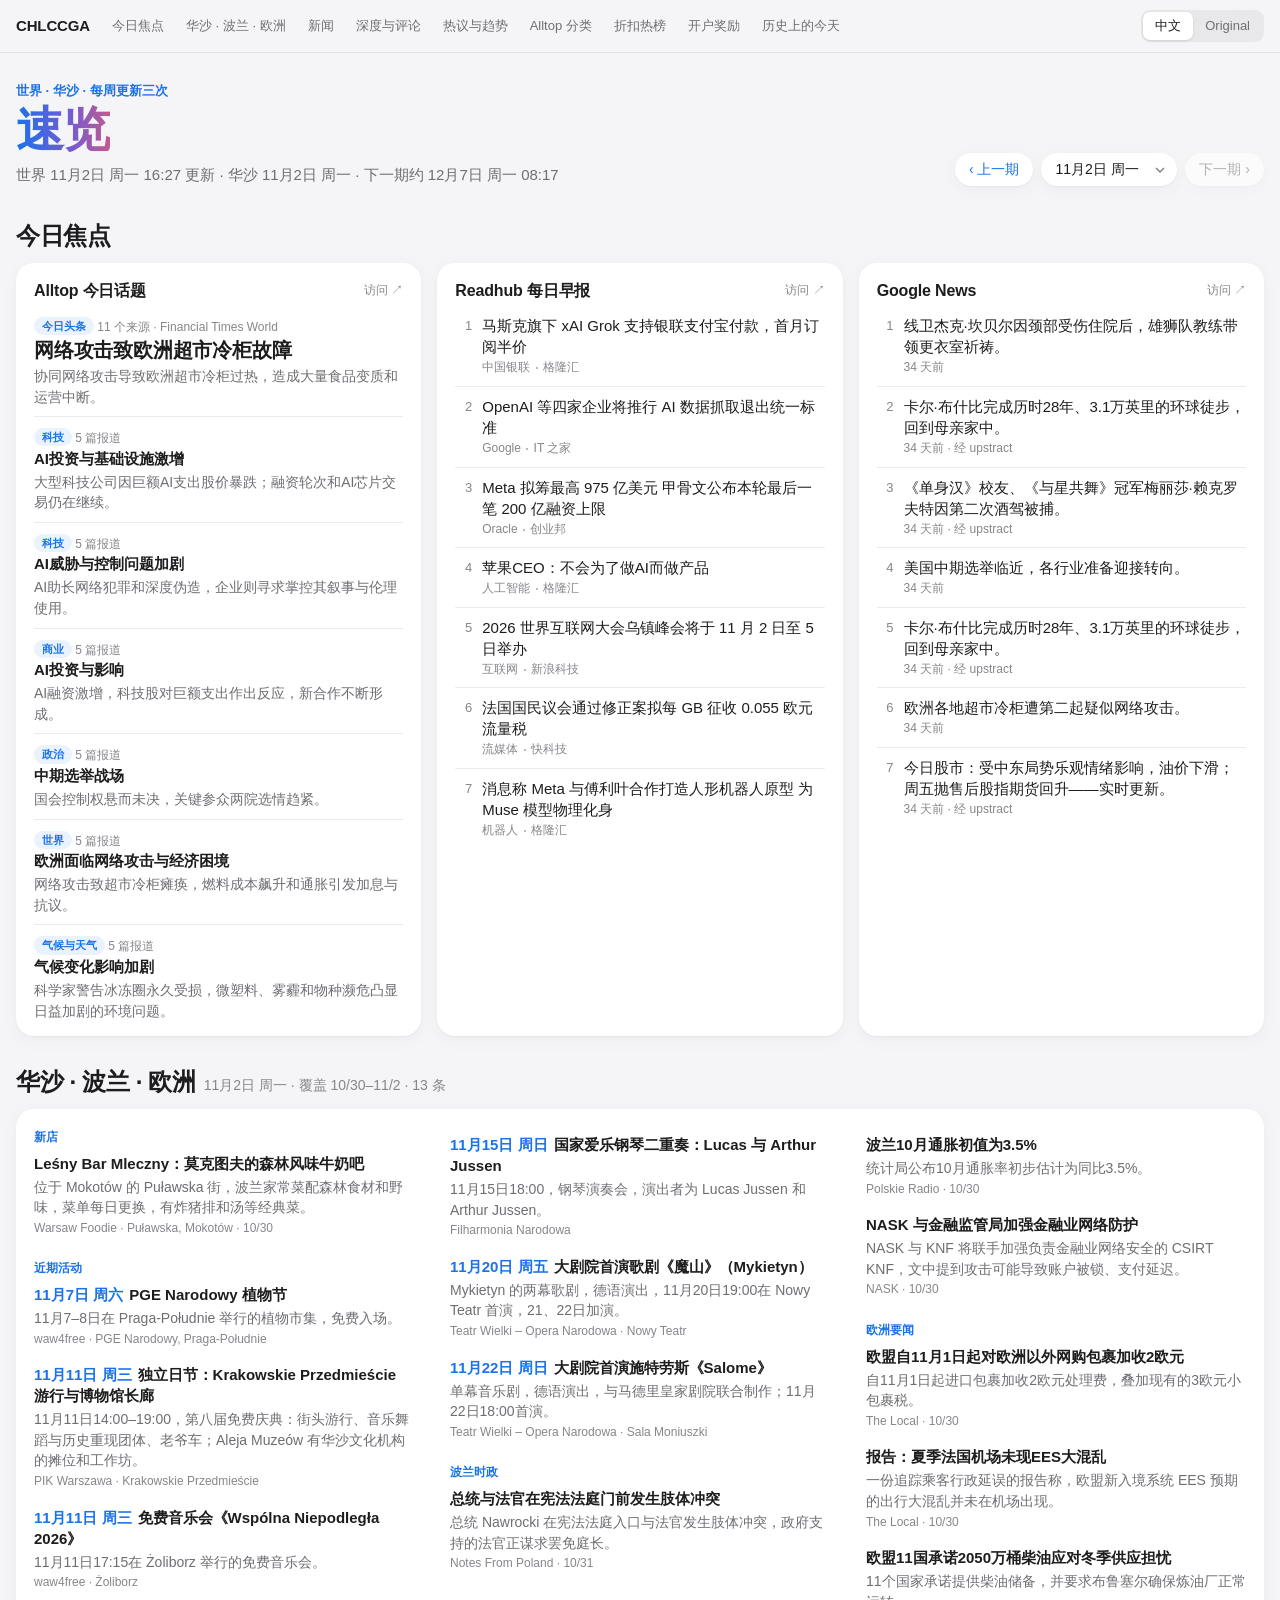
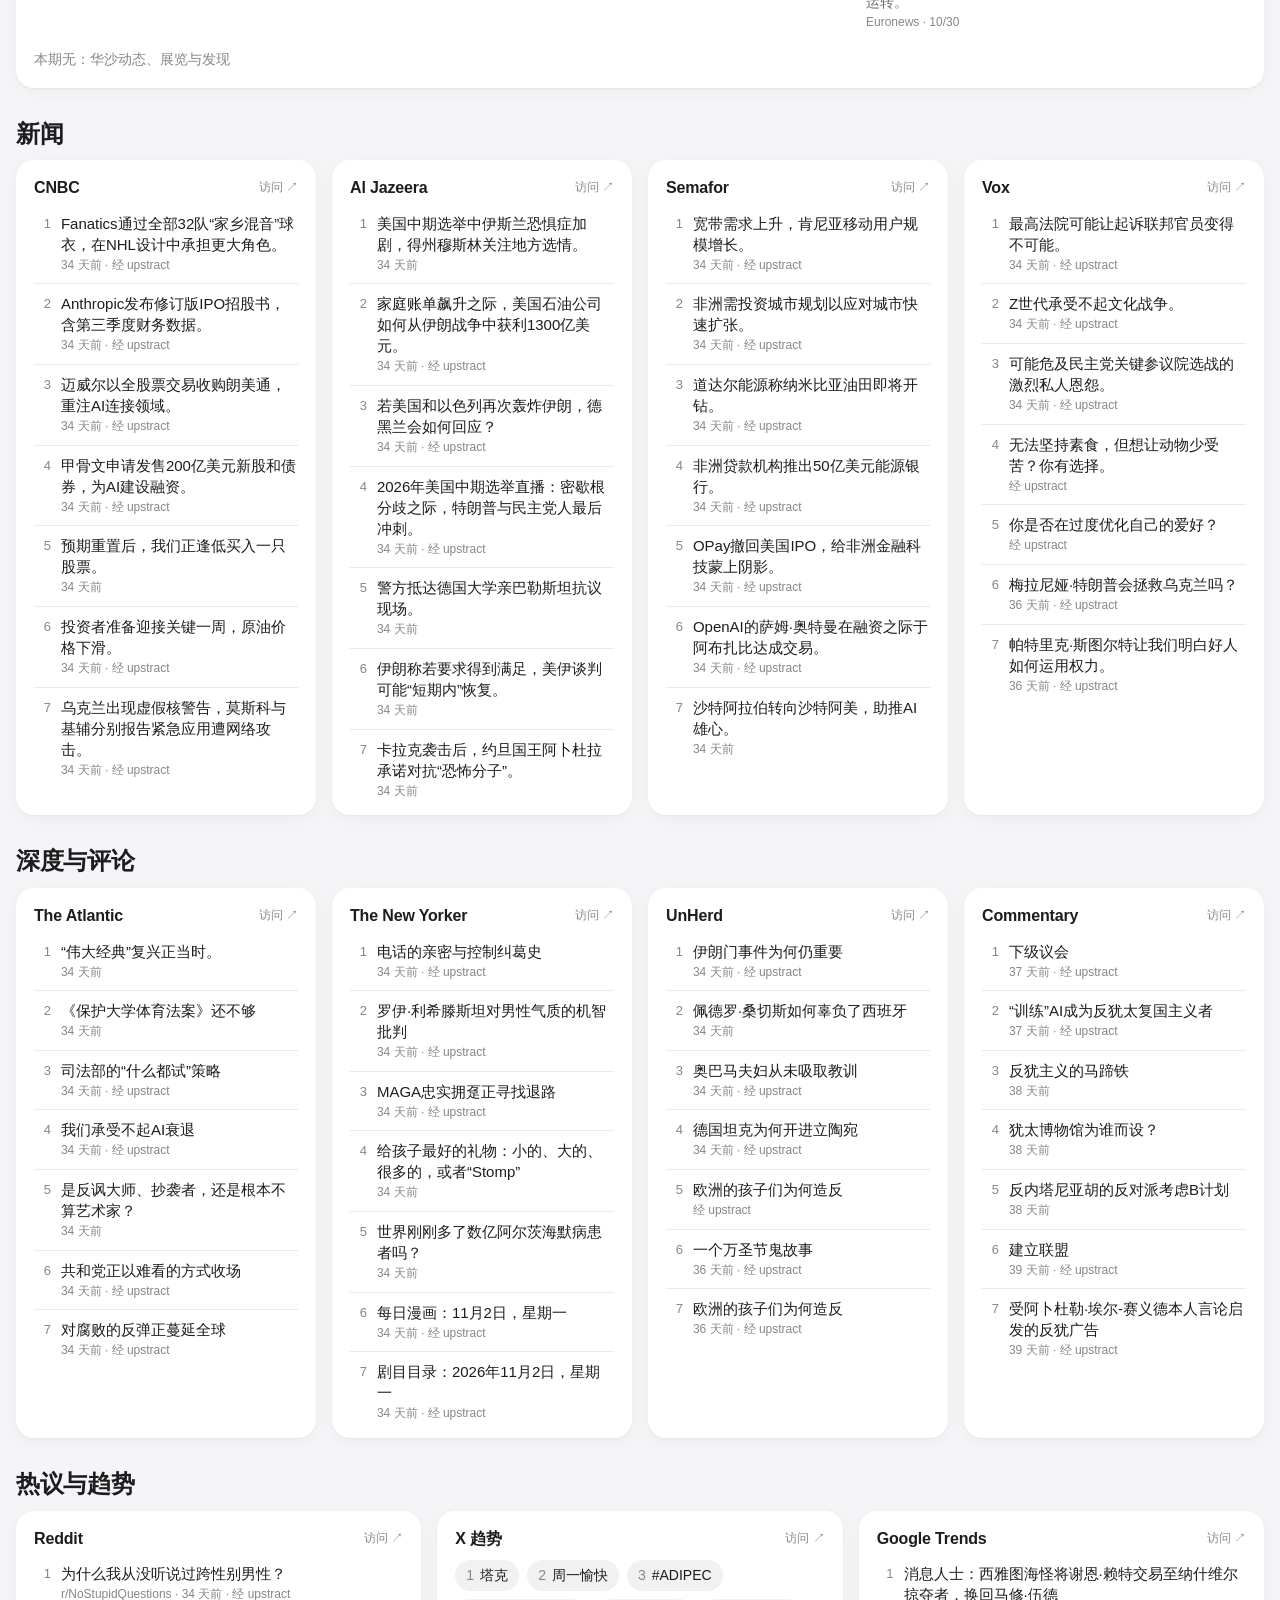
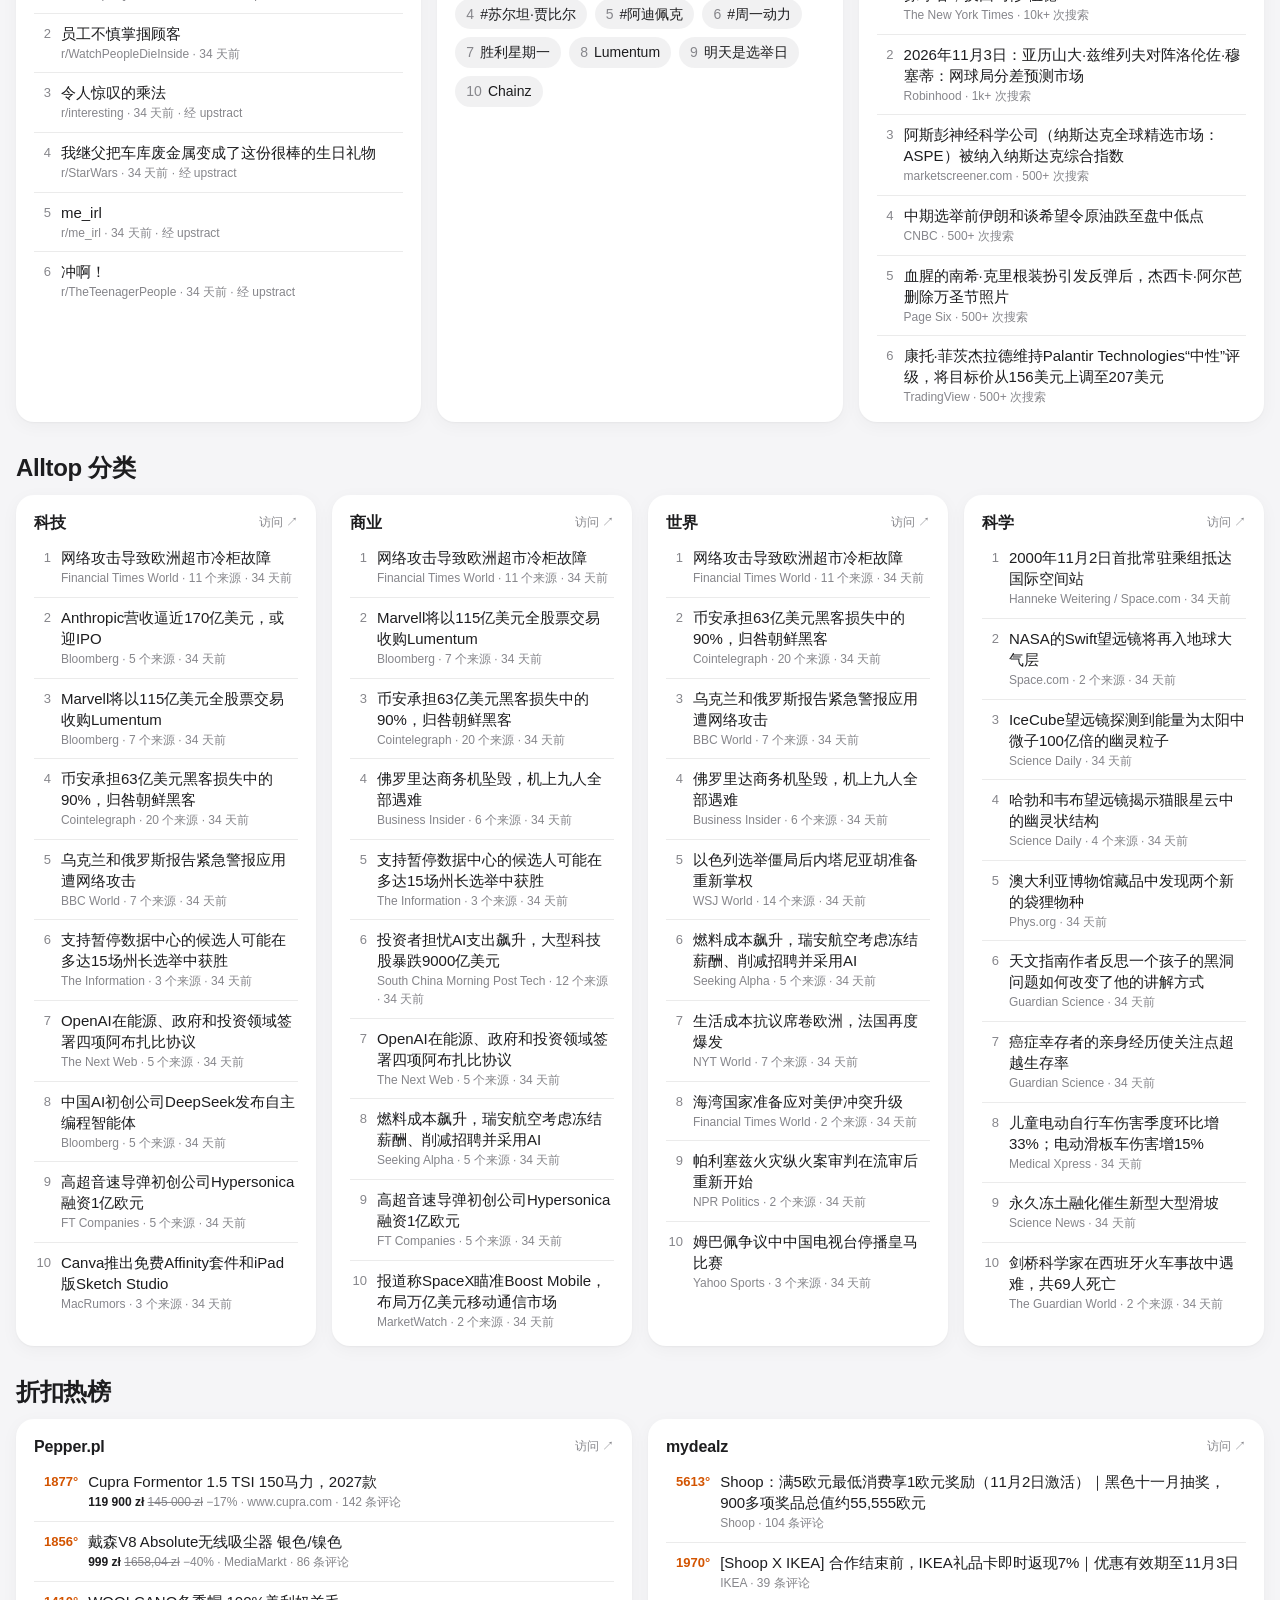
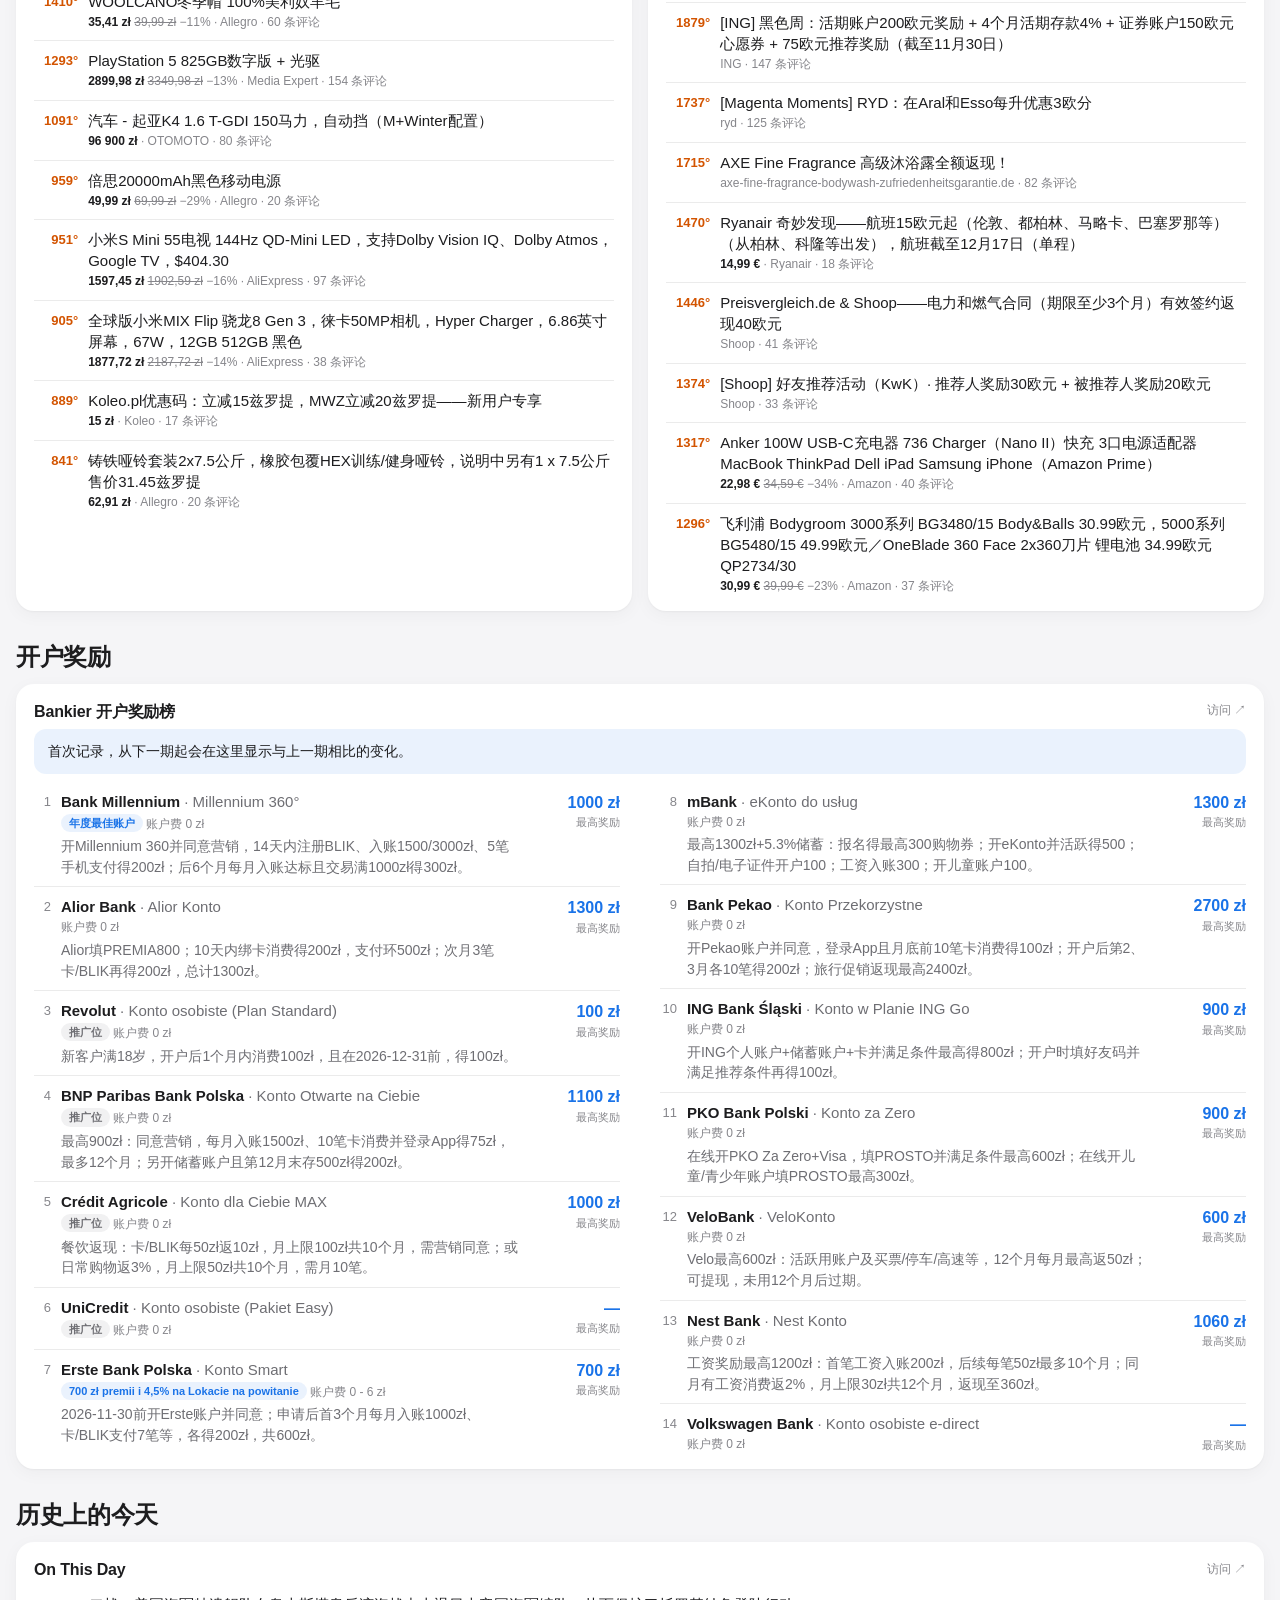
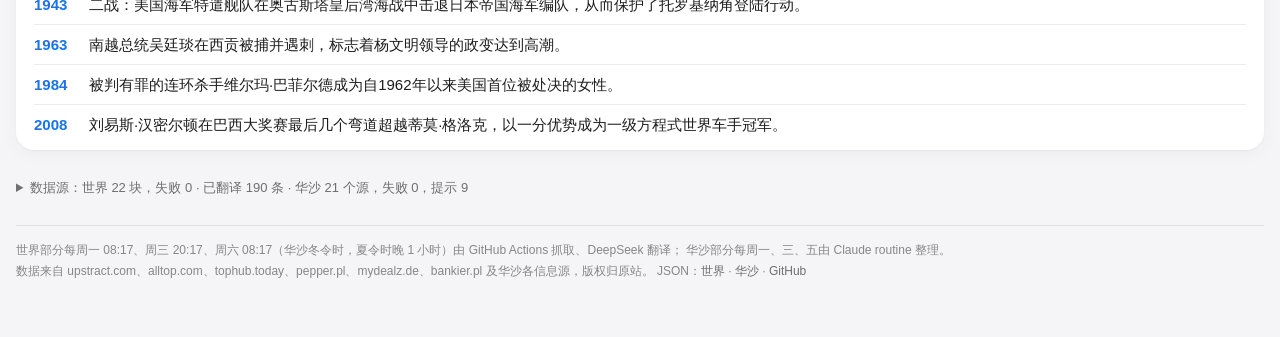
==== index.html @ ccbd91c8 "feat: merge Global Brief and Warsaw digest into one page - index.html now shows both: focus row (All" ====
<!doctype html>
<html lang="zh-CN">
<head>
<meta charset="utf-8">
<meta name="viewport" content="width=device-width, initial-scale=1">
<title>速览</title>
<link rel="stylesheet" href="assets/site.css">
</head>
<body>
<header class="topbar">
  <div class="topbar-inner">
    <span class="brand">CHLCCGA</span>
    <nav class="secnav" id="secnav"></nav>
    <div class="seg" id="lang">
      <button data-lang="zh">中文</button>
      <button data-lang="orig">Original</button>
    </div>
  </div>
</header>

<main class="wrap">
  <div class="hero">
    <div>
      <p class="eyebrow">世界 · 华沙 · 每周更新三次</p>
      <h1><span class="grad">速览</span></h1>
      <p class="sub" id="sub">加载中…</p>
    </div>
    <div class="issue-nav" id="issue-nav"></div>
  </div>
  <div id="notices"></div>
  <div id="content"></div>
  <details class="status" id="status" hidden></details>
  <footer class="site">
    世界部分每周一 08:17、周三 20:17、周六 08:17（华沙冬令时，夏令时晚 1 小时）由 GitHub Actions 抓取、DeepSeek 翻译；
    华沙部分每周一、三、五由 Claude routine 整理。<br>
    数据来自 upstract.com、alltop.com、tophub.today、pepper.pl、mydealz.de、bankier.pl 及华沙各信息源，版权归原站。
    JSON：<a id="json-brief" href="brief/data/">世界</a> · <a id="json-warsaw" href="news/data/">华沙</a> · <a href="https://github.com/CHLCCGA/CHLCCGA">GitHub</a>
  </footer>
</main>

<script>
// World part schedule (UTC) — keep in sync with .github/workflows/brief.yml.
const SLOTS = [[1, 7, 17], [3, 19, 17], [6, 7, 17]];   // [weekday, hour, minute]
const TAG_ZH = {
  "Story of the Day": "今日头条", "Tech": "科技", "Business": "商业", "Politics": "政治", "World": "世界",
  "Science": "科学", "Climate & Weather": "气候与天气", "Health": "健康", "Entertainment": "娱乐",
  "Sports": "体育", "Culture": "文化", "Finance": "金融", "Crypto": "加密货币", "AI": "人工智能",
};
// Warsaw digest categories, in reading order. They flow through one wide card in balanced
// columns, because how many items each category has changes from issue to issue.
const W_CATS = [
  ["warsaw_now", "华沙动态"], ["new_spots", "新店"], ["cool_finds", "展览与发现"],
  ["upcoming_events", "近期活动"], ["poland_brief", "波兰时政"], ["europe_brief", "欧洲要闻"],
];
const WD = ["周日", "周一", "周二", "周三", "周四", "周五", "周六"];

let LANG = "zh";
try { LANG = localStorage.getItem("brief-lang") === "orig" ? "orig" : "zh"; } catch (e) {}
let S = null;   // { date, dates, brief, w: { date, items, sources } }

// ---------- helpers ----------
function el(tag, cls, text) {
  const e = document.createElement(tag);
  if (cls) e.className = cls;
  if (text != null) e.textContent = text;
  return e;
}
function link(href, cls, text) {
  const a = el(/^https?:\/\//.test(href || "") ? "a" : "span", cls, text);
  if (a.tagName === "A") { a.href = href; a.target = "_blank"; a.rel = "noopener"; }
  return a;
}
const zh = (item, key) => (LANG === "zh" && item[key + "_zh"]) || item[key];
const tagText = t => (LANG === "zh" && TAG_ZH[t]) || t;
const warsaw = (d, opts) => new Intl.DateTimeFormat("zh-CN", { timeZone: "Europe/Warsaw", ...opts }).format(d);
function parseDate(s) {
  const m = /^(\d{4})-(\d{2})-(\d{2})$/.exec(s || "");
  return m ? new Date(Date.UTC(+m[1], +m[2] - 1, +m[3])) : null;
}
function dateText(s, weekday = true) {
  const d = parseDate(s);
  if (!d) return s || "";
  const t = `${d.getUTCMonth() + 1}月${d.getUTCDate()}日`;
  return weekday ? `${t} ${WD[d.getUTCDay()]}` : t;
}
function shortDate(s) {
  const d = parseDate(s);
  return d ? `${d.getUTCMonth() + 1}/${d.getUTCDate()}` : (s || "");
}
function minusDays(s, n) {
  const d = parseDate(s);
  if (!d) return "";
  d.setUTCDate(d.getUTCDate() - n);
  return d.toISOString().slice(0, 10);
}
function ago(iso) {
  const t = Date.parse(iso);
  if (!t) return "";
  const min = Math.max(1, Math.round((Date.now() - t) / 60000));
  if (min < 60) return `${min} 分钟前`;
  if (min < 48 * 60) return `${Math.round(min / 60)} 小时前`;
  return `${Math.round(min / 1440)} 天前`;
}
function nextRun(now) {
  for (let add = 0; add < 8; add++) {
    for (const [wd, h, m] of SLOTS) {
      const d = new Date(Date.UTC(now.getUTCFullYear(), now.getUTCMonth(), now.getUTCDate() + add, h, m));
      if (d.getUTCDay() === wd && d > now) return d;
    }
  }
  return null;
}
function money(v, cur) {
  if (v == null) return "";
  const loc = cur === "PLN" ? "pl-PL" : "de-DE";
  return new Intl.NumberFormat(loc, { style: "currency", currency: cur, maximumFractionDigits: Number.isInteger(v) ? 0 : 2 }).format(v);
}
function favicon(home) {
  try {
    const img = el("img");
    img.src = `https://www.google.com/s2/favicons?domain=${new URL(home).hostname}&sz=64`;
    img.alt = ""; img.loading = "lazy";
    img.onerror = () => img.remove();
    return img;
  } catch (e) { return null; }
}
function meta(parts) {
  const m = el("div", "meta");
  parts.filter(Boolean).forEach((p, i) => m.append(i ? el("span", "dot", p) : el("span", null, p)));
  return m;
}
function cardShell(name, home, cls) {
  const card = el("article", "card" + (cls ? " " + cls : ""));
  const head = el("div", "card-head");
  if (home) { const f = favicon(home); if (f) head.append(f); }
  head.append(el("h3", null, name));
  if (home) head.append(link(home, "home", "访问 ↗"));
  card.append(head);
  return card;
}

// ---------- world blocks ----------
function renderList(items, ol) {
  items.forEach((it, i) => {
    const li = el("li");
    li.append(el("span", "rank", i + 1));
    const b = el("div", "body");
    b.append(link(it.url, "t", zh(it, "title")));
    const parts = [
      it.source,
      it.traffic && `${it.traffic} 次搜索`,
      it.count && `${it.count} 个来源`,
      it.time && ago(it.time),
      it.gated && "经 upstract",
    ];
    if (parts.some(Boolean)) b.append(meta(parts));
    li.append(b);
    ol.append(li);
  });
}
function renderThreads(items, ol) {
  ol.classList.add("threads");
  items.forEach((it, i) => {
    const li = el("li", i === 0 && it.tag === "Story of the Day" ? "lead" : null);
    const b = el("div", "body");
    const top = el("div", "meta");
    if (it.tag) top.append(el("span", "tag", tagText(it.tag)), " ");
    if (it.count) top.append(`${it.count} ${it.tag === "Story of the Day" ? "个来源" : "篇报道"}`);
    if (it.source) top.append(` · ${it.source}`);
    b.append(top, link(it.url, "t", zh(it, "title")));
    if (it.summary) b.append(el("div", "summary", zh(it, "summary")));
    li.append(b);
    ol.append(li);
  });
}
function renderDeals(items, ol) {
  items.forEach(it => {
    const li = el("li", it.expired ? "expired" : null);
    li.append(el("span", "temp", `${it.temperature}°`));
    const b = el("div", "body");
    b.append(link(it.url, "t", zh(it, "title")));
    const m = el("div", "meta");
    if (it.price != null) {
      m.append(el("span", "price", money(it.price, it.currency)));
      if (it.price_old) {
        m.append(" ", el("span", "price-old", money(it.price_old, it.currency)));
        m.append(` −${Math.round((1 - it.price / it.price_old) * 100)}%`);
      }
    }
    const rest = [it.merchant, it.comments ? `${it.comments} 条评论` : null, it.expired ? "已过期" : null].filter(Boolean);
    if (rest.length) m.append((it.price != null ? " · " : "") + rest.join(" · "));
    b.append(m);
    li.append(b);
    ol.append(li);
  });
}
function renderOtd(items, ol) {
  items.forEach(it => {
    const li = el("li");
    li.append(el("span", "year", it.year));
    const b = el("div", "body");
    b.append(link(it.url, "t", zh(it, "title")));
    li.append(b);
    ol.append(li);
  });
}
function renderChanges(ch) {
  const box = el("div", "changes");
  if (!ch || !ch.prev) { box.append("首次记录，从下一期起会在这里显示与上一期相比的变化。"); return box; }
  const lines = [];
  for (const x of ch.added || []) lines.push(`新上榜：${x.title}（第 ${x.rank} 名）`);
  for (const x of ch.removed || []) lines.push(`下榜：${x.title}（原第 ${x.rank} 名）`);
  for (const x of ch.moved || []) lines.push(`名次变化：${x.title} 第 ${x.from} → 第 ${x.to} 名`);
  for (const x of ch.bonus || []) lines.push(`奖励变化：${x.title} ${x.from == null ? "无" : money(x.from, "PLN")} → ${x.to == null ? "无" : money(x.to, "PLN")}`);
  const head = el("b", null, `与 ${dateText(ch.prev, false)} 那一期相比`);
  if (!lines.length) { box.append(head, "：没有变化。"); return box; }
  box.append(head, `：${lines.length} 处变化`);
  const ul = el("ul");
  lines.forEach(l => ul.append(el("li", null, l)));
  box.append(ul);
  return box;
}
function renderBank(block, card, ol) {
  card.insertBefore(renderChanges(block.changes), ol);
  ol.classList.add("bank");
  block.items.forEach(it => {
    const li = el("li");
    li.append(el("span", "rank", it.rank));
    const b = el("div", "body");
    const name = link(it.url, "t", null);
    name.append(el("span", "who", it.bank || it.title));
    if (it.product) name.append(el("span", "dim", ` · ${it.product}`));
    b.append(name);
    const tags = el("div", "meta");
    if (it.promoted) tags.append(el("span", "tag gray", "推广位"), " ");
    if (it.label && !it.promoted) tags.append(el("span", "tag", LANG === "zh" && /Zwycięzca/.test(it.label) ? "年度最佳账户" : it.label), " ");
    if (it.account_fee) tags.append(`账户费 ${it.account_fee}`);
    if (tags.childNodes.length) b.append(tags);
    const bonusText = LANG === "zh" ? (it.bonus_zh || it.bonus_text) : it.bonus_text;
    if (bonusText) b.append(el("div", "summary", bonusText));
    li.append(b);
    const bonus = el("div", "bonus", it.bonus_max != null ? money(it.bonus_max, "PLN") : "—");
    bonus.append(el("small", null, "最高奖励"));
    li.append(bonus);
    ol.append(li);
  });
}
function renderBlock(block, limit, cls) {
  const card = cardShell(block.name, block.home, cls);
  card.id = `b-${block.id}`;
  if (block.status !== "ok") {
    card.append(el("p", "fail", `本期未抓到：${block.error || "未知错误"}`));
    return card;
  }
  const items = limit ? block.items.slice(0, limit) : block.items;
  if (block.kind === "trends") {
    const box = el("div", "trend-chips");
    items.forEach((it, i) => {
      const a = link(it.url, null, null);
      a.append(el("b", null, i + 1), zh(it, "title"));
      box.append(a);
    });
    card.append(box);
    return card;
  }
  const ol = el("ol", "items");
  card.append(ol);
  if (block.kind === "bank") renderBank(block, card, ol);
  else ({ threads: renderThreads, deals: renderDeals, otd: renderOtd }[block.kind] || renderList)(items, ol);
  return card;
}

// Columns follow the card count so every row is full: 4 → 4, 3/6 → 3, 2 → 2, 1 → 1.
function colsFor(n) { return n % 4 === 0 ? 4 : n % 3 === 0 ? 3 : n <= 2 ? n : 3; }

function section(id, label, note) {
  const sec = el("section", "group");
  sec.id = id;
  const h = el("h2", null, label);
  if (note) h.append(el("small", null, note));
  sec.append(h);
  document.getElementById("secnav").append(Object.assign(el("a", null, label), { href: `#${id}` }));
  return sec;
}
function renderGroup(g, blocks) {
  const sec = section(`g-${g.id}`, g.label);
  if (g.layout === "lead") {
    const grid = el("div", "grid c3 lead");
    grid.append(renderBlock(blocks[0], null, "span2"));
    const stack = el("div", "stack");
    blocks.slice(1).forEach(b => stack.append(renderBlock(b)));
    grid.append(stack);
    sec.append(grid);
    return sec;
  }
  const grid = el("div", `grid c${colsFor(blocks.length)}`);
  // Same number of rows in every headline list of a section, so the cards line up.
  const lists = blocks.filter(b => b.status === "ok" && b.kind === "list");
  const limit = lists.length > 1 ? Math.max(5, Math.min(...lists.map(b => b.items.length))) : null;
  blocks.forEach(b => grid.append(renderBlock(b, b.kind === "list" ? limit : null)));
  sec.append(grid);
  return sec;
}

// ---------- Warsaw digest ----------
const wTitle = it => (LANG === "orig" && it.title_original) || it.title_zh || it.title_original || "";
function wItem(it, showWhen, heading) {
  const li = el("div", "w-item" + (heading ? " first" : ""));
  if (heading) li.append(el("p", "sub-h", heading));
  const b = el("div", "body");
  const t = link(it.source_url, "t strong", null);
  if (showWhen && it.event_date) t.append(el("span", "when", dateText(it.event_date)));
  t.append(wTitle(it));
  if (!showWhen && it.category === "cool_finds" && it.event_date) t.append(el("span", "dim", ` · ${dateText(it.event_date, false)}起`));
  b.append(t);
  if (it.summary_zh) b.append(el("div", "summary", it.summary_zh));
  const bits = [it.source_name];
  if (it.venue && it.venue !== it.source_name) bits.push(it.venue);
  if (!showWhen && it.published_date) bits.push(shortDate(it.published_date));
  b.append(el("div", "meta", bits.filter(Boolean).join(" · ")));
  li.append(b);
  return li;
}
function renderWarsaw(w) {
  const sec = section("g-warsaw", "华沙 · 波兰 · 欧洲",
    `${dateText(w.date)} · 覆盖 ${shortDate(minusDays(w.date, 3))}–${shortDate(w.date)} · ${w.items.length} 条`);
  const card = el("article", "card");
  const flow = el("div", "flow");
  const weekend = w.items.filter(it => (it.tags || []).includes("weekend"));
  weekend.forEach((it, i) => flow.append(wItem(it, true, i === 0 ? "★ 本周末" : null)));
  const none = [];
  for (const [cat, label] of W_CATS) {
    let list = w.items.filter(it => it.category === cat && !weekend.includes(it));
    if (!list.length) { none.push(label); continue; }
    if (cat === "upcoming_events") list = list.slice().sort((a, b) => (a.event_date || "").localeCompare(b.event_date || ""));
    list.forEach((it, i) => flow.append(wItem(it, cat === "upcoming_events", i === 0 ? label : null)));
  }
  card.append(flow);
  if (none.length) card.append(el("p", "empty", `本期无：${none.join("、")}`));
  sec.append(card);
  return sec;
}

// ---------- page ----------
function render() {
  const { date, dates, brief, w } = S;
  document.querySelectorAll("#lang button").forEach(b => b.classList.toggle("on", b.dataset.lang === LANG));
  document.title = `速览 · ${date}`;

  const latest = dates.indexOf(date) === 0;
  const next = nextRun(new Date());
  const bits = [];
  if (brief) bits.push(`世界 ${dateText(brief.date)} ${warsaw(new Date(brief.generated_at), { hour: "2-digit", minute: "2-digit" })} 更新`);
  if (w) bits.push(`华沙 ${dateText(w.date)}`);
  if (latest && next) bits.push(`下一期约 ${warsaw(next, { month: "long", day: "numeric" })} ${warsaw(next, { weekday: "short" })} ${warsaw(next, { hour: "2-digit", minute: "2-digit" })}`);
  document.getElementById("sub").textContent = bits.join(" · ");

  const nav = document.getElementById("issue-nav");
  nav.replaceChildren();
  const i = dates.indexOf(date);
  const older = dates[i + 1], newer = dates[i - 1];
  const step = (d, text) => Object.assign(el("a", "pill-btn" + (d ? "" : " off"), text), d ? { href: `?d=${d}` } : {});
  const sel = el("select");
  dates.forEach(d => sel.append(Object.assign(el("option", null, dateText(d)), { value: d, selected: d === date })));
  sel.onchange = () => { location.search = `?d=${sel.value}`; };
  nav.append(step(older, "‹ 上一期"), sel, step(newer, "下一期 ›"));

  const notices = document.getElementById("notices");
  notices.replaceChildren();
  const tr = (brief && brief.translation) || {};
  if (LANG === "zh" && tr.missing) {
    notices.append(el("div", "notice", `本期有 ${tr.missing} 条还没有中文译文，先显示原文${tr.error ? `（${tr.error}）` : ""}。`));
  }
  const runErrors = ((w && w.sources) || []).filter(s => s.name === "GATE" || s.name === "RERUN");
  runErrors.forEach(s => notices.append(el("div", "notice bad", `华沙摘要运行出错：${s.note}`)));

  document.getElementById("secnav").replaceChildren();
  const content = document.getElementById("content");
  content.replaceChildren();
  const groups = brief ? brief.groups.filter(g => brief.blocks.some(b => b.group === g.id)) : [];
  groups.forEach((g, k) => {
    content.append(renderGroup(g, brief.blocks.filter(b => b.group === g.id)));
    if (k === 0 && w) content.append(renderWarsaw(w));
  });
  if (!groups.length && w) content.append(renderWarsaw(w));

  document.getElementById("json-brief").href = brief ? `brief/data/${brief.date}.json` : "brief/data/";
  document.getElementById("json-warsaw").href = w ? `news/data/${w.date}.json` : "news/data/";

  const st = document.getElementById("status");
  st.replaceChildren();
  st.hidden = false;
  const sum = [];
  if (brief) {
    const failed = brief.blocks.filter(b => b.status !== "ok").length;
    sum.push(`世界 ${brief.blocks.length} 块，失败 ${failed}`);
    if (tr.done != null) sum.push(`已翻译 ${tr.done} 条${tr.missing ? `，未翻译 ${tr.missing} 条` : ""}`);
  }
  const sites = ((w && w.sources) || []).filter(s => !runErrors.includes(s));
  if (sites.length) sum.push(`华沙 ${sites.length} 个源，失败 ${sites.filter(s => s.status === "fail").length}，提示 ${sites.filter(s => s.status === "warn").length}`);
  st.append(el("summary", null, `数据源：${sum.join(" · ")}`));
  if (brief) {
    st.append(el("h4", null, "世界"));
    const ul = el("ul");
    brief.blocks.forEach(b => ul.append(el("li", b.status === "ok" ? "ok" : "fail", `${b.name}：${b.status === "ok" ? `${b.items.length} 条` : b.error}`)));
    if (tr.error) ul.append(el("li", "warn", `翻译：${tr.error}`));
    st.append(ul);
  }
  if (sites.length) {
    st.append(el("h4", null, "华沙"));
    const ul = el("ul");
    sites.forEach(s => ul.append(el("li", s.status, s.name + (s.note ? ` — ${s.note}` : ""))));
    st.append(ul);
  }
}

document.querySelectorAll("#lang button").forEach(b => b.onclick = () => {
  LANG = b.dataset.lang;
  try { localStorage.setItem("brief-lang", LANG); } catch (e) {}
  if (S) render();
});

const getJSON = url => fetch(url, { cache: "no-cache" }).then(r => { if (!r.ok) throw new Error(`${url}: HTTP ${r.status}`); return r.json(); });

(async function main() {
  try {
    const [bDates, wDates] = await Promise.all([
      getJSON("brief/data/index.json").catch(() => []),
      getJSON("news/data/index.json").catch(() => []),
    ]);
    const dates = [...new Set([...bDates, ...wDates])].sort().reverse();
    const q = new URLSearchParams(location.search).get("d");
    const date = dates.includes(q) ? q : dates[0];
    // Show, for the chosen day, the latest issue of each part up to that day.
    const bDate = bDates.find(d => d <= date), wDate = wDates.find(d => d <= date);
    const [brief, wItems, wSources] = await Promise.all([
      bDate ? getJSON(`brief/data/${bDate}.json`) : null,
      wDate ? getJSON(`news/data/${wDate}.json`) : null,
      wDate ? getJSON(`news/data/${wDate}.sources.json`).catch(() => null) : null,
    ]);
    S = { date, dates, brief, w: wDate ? { date: wDate, items: wItems, sources: wSources } : null };
    render();
    if (location.hash) document.querySelector(location.hash)?.scrollIntoView();
  } catch (e) {
    document.getElementById("sub").replaceChildren(el("span", "error", "加载失败：" + e.message));
  }
})();
</script>
</body>
</html>
---- assets/site.css ----
/* Look of the site (index.html). Apple-style: neutral greys, white cards, one accent (Gemini / Google blue). */
:root {
  --bg: #f5f5f7;
  --card: #ffffff;
  --text: #1d1d1f;
  --text-2: #6e6e73;
  --text-3: #86868b;
  --sep: rgba(0, 0, 0, .08);
  --fill: rgba(118, 118, 128, .1);
  --accent: #1a73e8;
  --accent-soft: rgba(26, 115, 232, .09);
  --accent-grad: linear-gradient(90deg, #1a73e8 0%, #6f5bd6 55%, #c25a8f 100%);
  --heat: #d35400;
  --ok: #188038;
  --bad: #d93025;
  --nav-bg: rgba(245, 245, 247, .8);
  --shadow: 0 1px 2px rgba(0, 0, 0, .04), 0 4px 18px rgba(0, 0, 0, .04);
  --radius: 18px;
  --gap: 16px;
  color-scheme: light;
}
@media (prefers-color-scheme: dark) {
  :root {
    --bg: #000000;
    --card: #1c1c1e;
    --text: #f5f5f7;
    --text-2: #a1a1a6;
    --text-3: #86868b;
    --sep: rgba(255, 255, 255, .1);
    --fill: rgba(118, 118, 128, .24);
    --accent: #8ab4f8;
    --accent-soft: rgba(138, 180, 248, .13);
    --accent-grad: linear-gradient(90deg, #8ab4f8 0%, #b39ddb 55%, #f28b9b 100%);
    --heat: #fcad70;
    --ok: #81c995;
    --bad: #f28b82;
    --nav-bg: rgba(22, 22, 23, .8);
    --shadow: none;
    color-scheme: dark;
  }
}

* { box-sizing: border-box; }
html { -webkit-text-size-adjust: 100%; scroll-padding-top: 64px; }
body {
  margin: 0;
  background: var(--bg);
  color: var(--text);
  font: 15px/1.47 -apple-system, BlinkMacSystemFont, "SF Pro Text", "Helvetica Neue", "PingFang SC",
        "Hiragino Sans GB", "Segoe UI", "Microsoft YaHei", "Noto Sans CJK SC", sans-serif;
  -webkit-font-smoothing: antialiased;
}
a { color: inherit; text-decoration: none; }
a:hover { color: var(--accent); }
button, select { font: inherit; color: inherit; }

/* ---------- top bar: brand · section links · language ---------- */
.topbar {
  position: sticky; top: 0; z-index: 10;
  background: var(--nav-bg);
  -webkit-backdrop-filter: saturate(180%) blur(20px);
  backdrop-filter: saturate(180%) blur(20px);
  border-bottom: 1px solid var(--sep);
}
.topbar-inner {
  max-width: 1280px; margin: 0 auto; padding: 0 16px; height: 52px;
  display: flex; align-items: center; gap: 12px;
}
.brand { font-weight: 600; font-size: 15px; letter-spacing: -.01em; white-space: nowrap; }
.secnav {
  flex: 1; min-width: 0; display: flex; gap: 2px; overflow-x: auto; scrollbar-width: none;
  -webkit-mask-image: linear-gradient(90deg, #000 90%, transparent);
  mask-image: linear-gradient(90deg, #000 90%, transparent);
}
.secnav::-webkit-scrollbar { display: none; }
.secnav a { flex: none; padding: 5px 10px; border-radius: 999px; font-size: 13px; color: var(--text-2); }
.secnav a:hover { color: var(--text); background: var(--fill); }
.seg { flex: none; display: inline-flex; padding: 2px; border-radius: 9px; background: var(--fill); }
.seg button {
  border: 0; background: none; padding: 4px 12px; border-radius: 7px; font-size: 13px;
  color: var(--text-2); cursor: pointer; white-space: nowrap;
}
.seg button.on { background: var(--card); color: var(--text); font-weight: 500; box-shadow: 0 1px 3px rgba(0, 0, 0, .12); }

/* ---------- page head ---------- */
.wrap { max-width: 1280px; margin: 0 auto; padding: 0 16px 56px; }
.hero { display: flex; align-items: flex-end; justify-content: space-between; gap: 16px 24px; flex-wrap: wrap; padding: 28px 0 4px; }
.eyebrow { color: var(--accent); font-size: 13px; font-weight: 600; margin: 0 0 4px; }
.hero h1 { font-size: clamp(32px, 5vw, 48px); line-height: 1.08; letter-spacing: -.025em; font-weight: 700; margin: 0; }
.hero h1 .grad { background: var(--accent-grad); -webkit-background-clip: text; background-clip: text; color: transparent; }
.hero .sub { color: var(--text-2); font-size: 15px; margin: 8px 0 0; }
.issue-nav { display: flex; align-items: center; gap: 8px; }
.pill-btn {
  display: inline-flex; align-items: center; padding: 6px 14px; border-radius: 999px;
  background: var(--card); box-shadow: var(--shadow); font-size: 14px; color: var(--accent); white-space: nowrap;
}
.pill-btn.off { color: var(--text-3); pointer-events: none; opacity: .6; }
.issue-nav select {
  appearance: none; -webkit-appearance: none; border: 0; padding: 6px 30px 6px 14px; border-radius: 999px;
  background: var(--card) url("data:image/svg+xml,%3Csvg xmlns='http://www.w3.org/2000/svg' width='10' height='6'%3E%3Cpath d='M1 1l4 4 4-4' fill='none' stroke='%2386868b' stroke-width='1.5'/%3E%3C/svg%3E") no-repeat right 12px center;
  box-shadow: var(--shadow); font-size: 14px; cursor: pointer;
}
.notice { margin: 12px 0 0; padding: 10px 14px; border-radius: 12px; font-size: 14px; background: var(--accent-soft); color: var(--text-2); }
.notice.bad { background: rgba(217, 48, 37, .08); color: var(--bad); }

/* ---------- sections and grid ----------
   Each section sets its column count from its card count (.c1–.c4) so rows are always full;
   grid items stretch, so every card in a row has the same height. */
section.group { margin-top: 32px; }
section.group > h2 { font-size: 24px; line-height: 1.2; letter-spacing: -.015em; font-weight: 700; margin: 0 0 12px; }
section.group > h2 small { font-size: 14px; font-weight: 400; color: var(--text-3); letter-spacing: 0; margin-left: 8px; }
.grid { display: grid; gap: var(--gap); grid-template-columns: repeat(var(--cols), minmax(0, 1fr)); }
.grid.c1 { --cols: 1; }
.grid.c2 { --cols: 2; }
.grid.c3 { --cols: 3; }
.grid.c4 { --cols: 4; }
.span2 { grid-column: span 2; }
.full { grid-column: 1 / -1; }
.stack { display: flex; flex-direction: column; gap: var(--gap); min-width: 0; }
.stack > .card:last-child { flex: 1; }
@media (max-width: 1100px) {
  .grid.c3, .grid.c4 { --cols: 2; }
  .grid.lead .span2 { grid-column: 1 / -1; }
  .grid.lead .stack { grid-column: 1 / -1; flex-direction: row; }
  .grid.lead .stack > .card { flex: 1; }
}
@media (max-width: 700px) {
  .grid.c2, .grid.c3, .grid.c4 { --cols: 1; }
  .grid.lead .stack { flex-direction: column; }
}

/* ---------- card ---------- */
.card { background: var(--card); border-radius: var(--radius); box-shadow: var(--shadow); padding: 16px 18px 6px; min-width: 0; }
.card-head { display: flex; align-items: center; gap: 9px; margin-bottom: 4px; }
.card-head img { width: 18px; height: 18px; border-radius: 4px; flex: none; }
.card-head h3 { font-size: 16px; font-weight: 600; letter-spacing: -.01em; margin: 0; flex: 1; min-width: 0; }
.card-head .home { color: var(--text-3); font-size: 12px; white-space: nowrap; }
.card-head .home:hover { color: var(--accent); }
.card .fail, .card .empty { color: var(--text-3); font-size: 14px; padding: 8px 0 12px; margin: 0; }
.sub-h { font-size: 12px; font-weight: 600; color: var(--accent); margin: 12px 0 0; }
.card-head + .sub-h { margin-top: 4px; }

ol.items { list-style: none; margin: 0; padding: 0; }
ol.items > li { display: flex; gap: 10px; padding: 9px 0; border-top: 1px solid var(--sep); }
ol.items > li:first-child { border-top: 0; }
.rank { flex: none; width: 1.3em; text-align: right; color: var(--text-3); font-size: 13px; line-height: 21px; font-variant-numeric: tabular-nums; }
.body { min-width: 0; flex: 1; }
.t { display: block; font-size: 15px; line-height: 1.4; overflow-wrap: anywhere; }
.t.strong { font-weight: 600; }
.meta { color: var(--text-3); font-size: 12px; margin-top: 2px; }
.meta .dot::before { content: " · "; }
.tag { display: inline-block; padding: 1px 8px; border-radius: 999px; font-size: 11px; font-weight: 600; background: var(--accent-soft); color: var(--accent); vertical-align: 1px; }
.tag.gray { background: var(--fill); color: var(--text-2); }
.summary { color: var(--text-2); font-size: 14px; margin-top: 3px; }
.when { color: var(--accent); font-weight: 600; margin-right: 6px; }
.dim { color: var(--text-2); font-weight: 400; }

/* threads (lead card) */
.threads li.lead .t { font-size: 20px; font-weight: 600; letter-spacing: -.01em; line-height: 1.3; }
.threads .t { font-weight: 600; }

/* trends: chips */
.trend-chips { display: flex; flex-wrap: wrap; gap: 8px; padding: 6px 0 12px; }
.trend-chips a { padding: 5px 11px; border-radius: 999px; font-size: 14px; background: var(--fill); }
.trend-chips a b { color: var(--text-3); font-weight: 500; margin-right: 6px; font-variant-numeric: tabular-nums; }

/* deals */
.temp { flex: none; min-width: 3.4em; text-align: right; color: var(--heat); font-weight: 600; font-size: 13px; line-height: 21px; font-variant-numeric: tabular-nums; }
.price { color: var(--text); font-weight: 600; }
.price-old { text-decoration: line-through; }
li.expired { opacity: .5; }

/* bank: two columns of rows on wide screens */
.changes { background: var(--accent-soft); border-radius: 12px; padding: 12px 14px; margin: 6px 0 8px; font-size: 14px; }
.changes b { font-weight: 600; }
.changes ul { margin: 4px 0 0; padding-left: 18px; columns: 2 320px; column-gap: 32px; }
ol.bank { columns: 2; column-gap: 40px; }
ol.bank > li { break-inside: avoid; }
ol.bank > li:first-child, ol.bank > li:nth-child(8) { border-top: 0; }
@media (max-width: 900px) { ol.bank { columns: 1; } ol.bank > li:nth-child(8) { border-top: 1px solid var(--sep); } }
.bank .who { font-weight: 600; }
.bank .bonus { flex: none; text-align: right; font-size: 16px; font-weight: 600; color: var(--accent); font-variant-numeric: tabular-nums; white-space: nowrap; min-width: 5.5em; }
.bank .bonus small { display: block; font-size: 11px; font-weight: 400; color: var(--text-3); }

/* on this day */
.year { flex: none; width: 3em; color: var(--accent); font-weight: 600; font-variant-numeric: tabular-nums; line-height: 21px; }

/* Warsaw digest: one wide card, items flow through balanced columns */
.flow { columns: 3 300px; column-gap: 36px; padding-top: 2px; }
/* spacing instead of rules: a rule would show at the top of every column the flow breaks into */
.w-item { break-inside: avoid; padding: 7px 0 9px; }
.w-item.first { padding-top: 14px; }
.flow > .w-item:first-child { padding-top: 2px; }
.w-item .sub-h { margin: 0 0 6px; }

/* ---------- footer ---------- */
details.status { margin-top: 28px; font-size: 13px; color: var(--text-2); }
details.status summary { cursor: pointer; }
details.status h4 { font-size: 13px; margin: 10px 0 2px; }
details.status ul { margin: 0; columns: 2 300px; }
details.status li.ok::marker { color: var(--ok); }
details.status li.fail::marker { color: var(--bad); }
details.status li.warn::marker { color: var(--heat); }
footer.site { margin-top: 28px; padding-top: 14px; border-top: 1px solid var(--sep); color: var(--text-3); font-size: 12px; line-height: 1.7; }
footer.site a { color: var(--text-2); }
footer.site a:hover { color: var(--accent); }
.error { color: var(--bad); }

@media (max-width: 560px) {
  .brand { display: none; }
  .hero { padding-top: 20px; }
  .card { padding: 14px 14px 4px; }
}
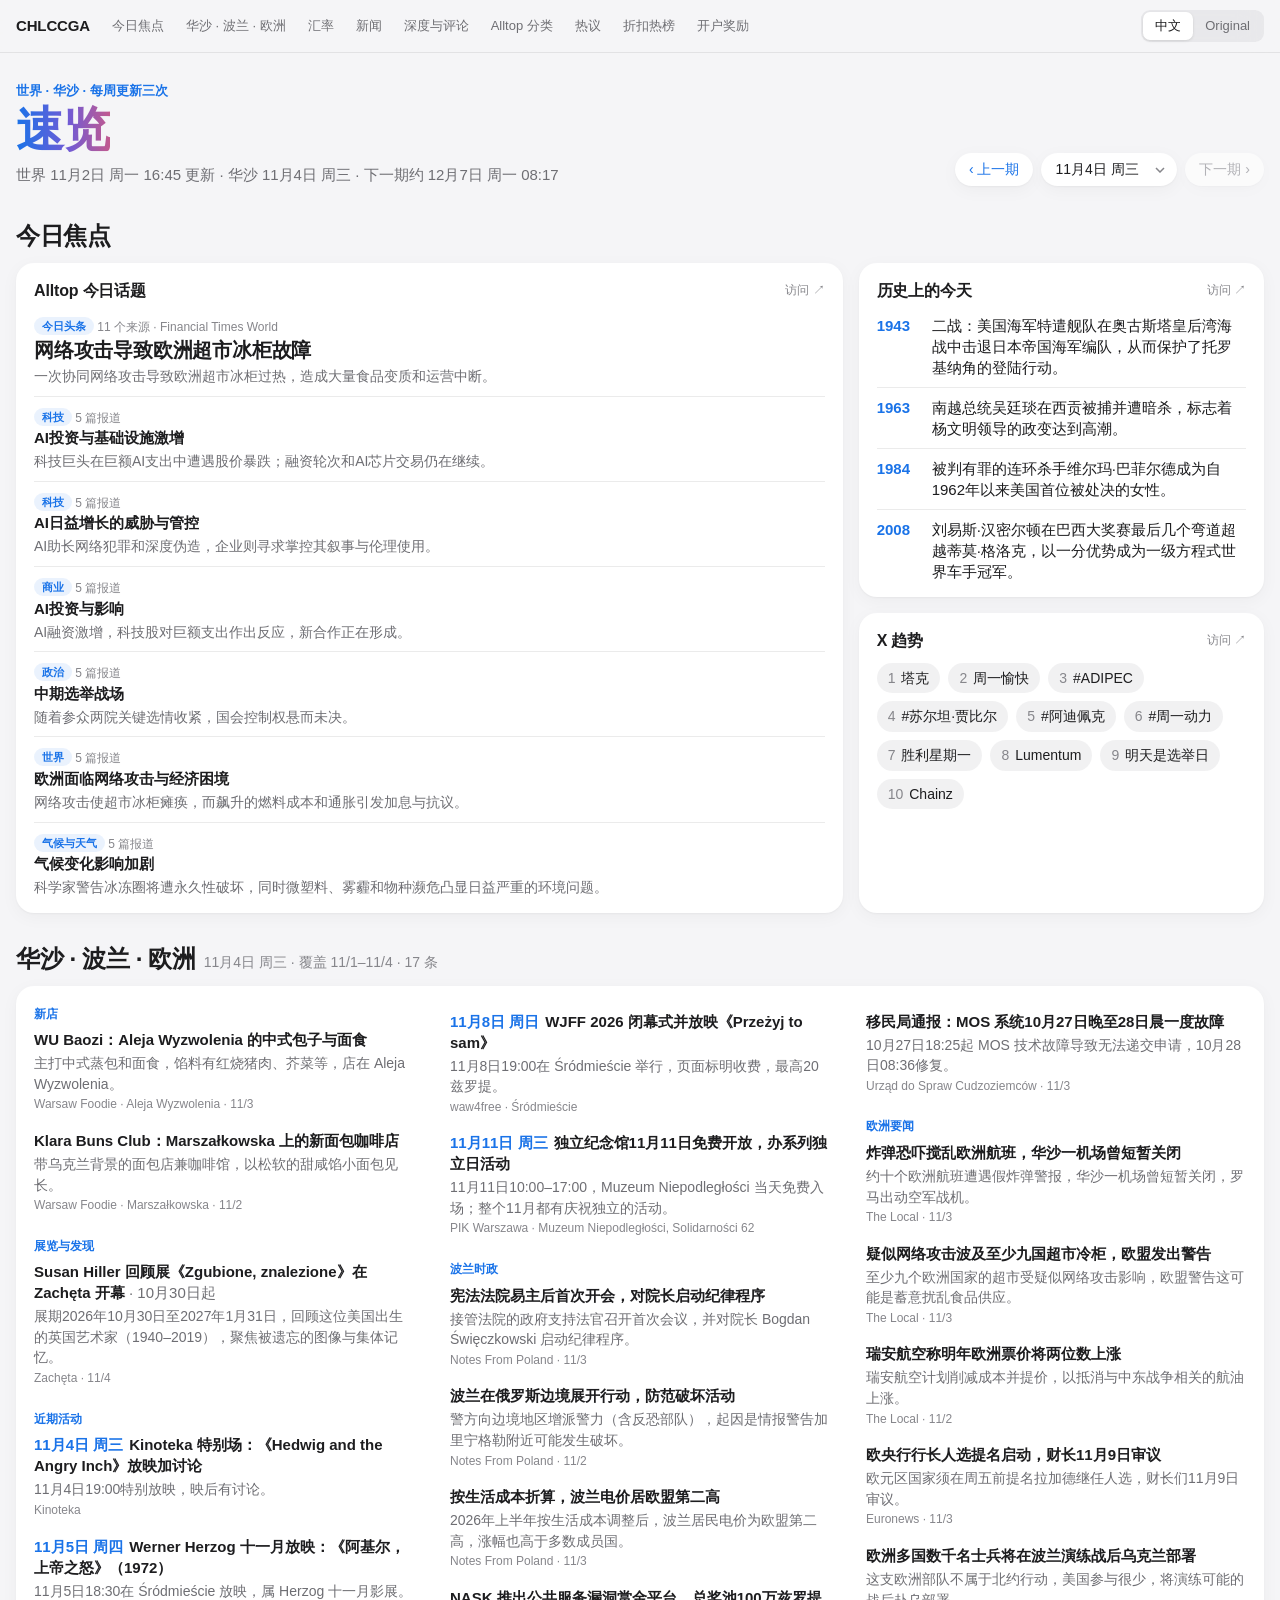
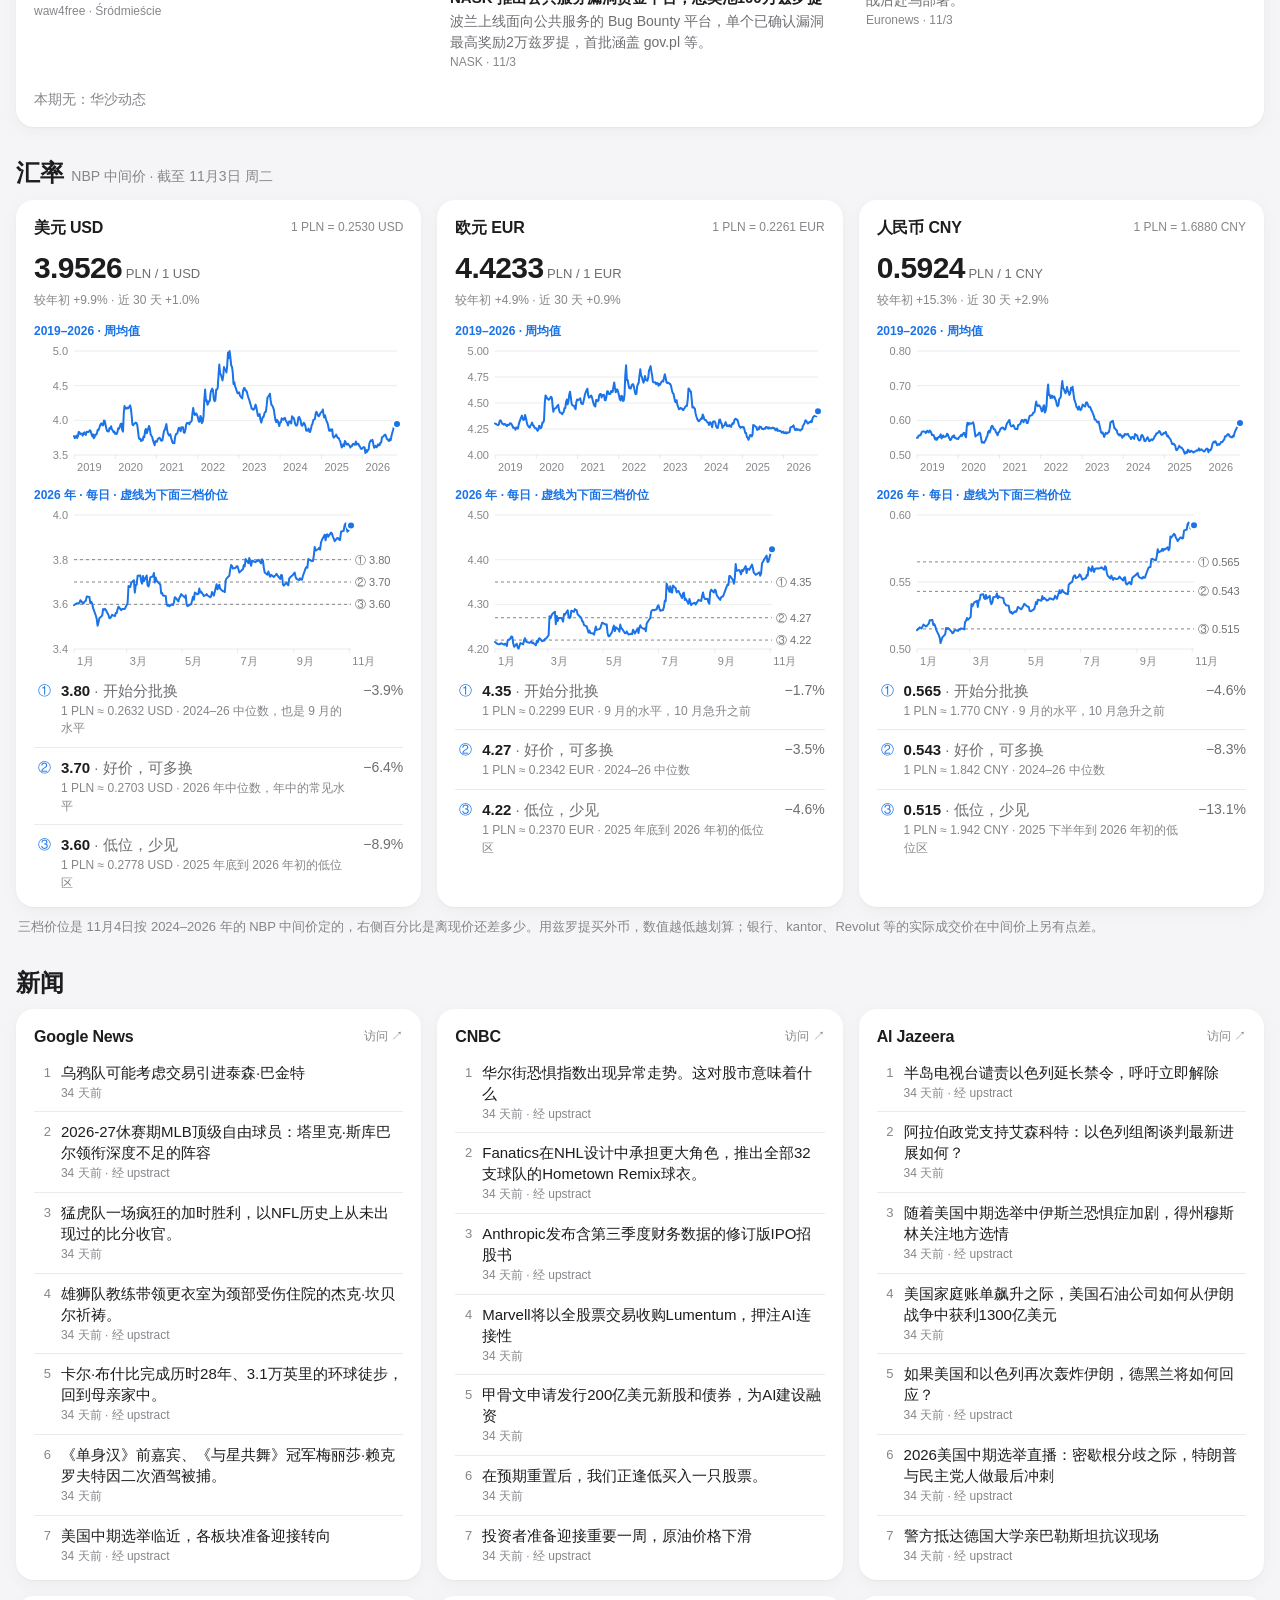
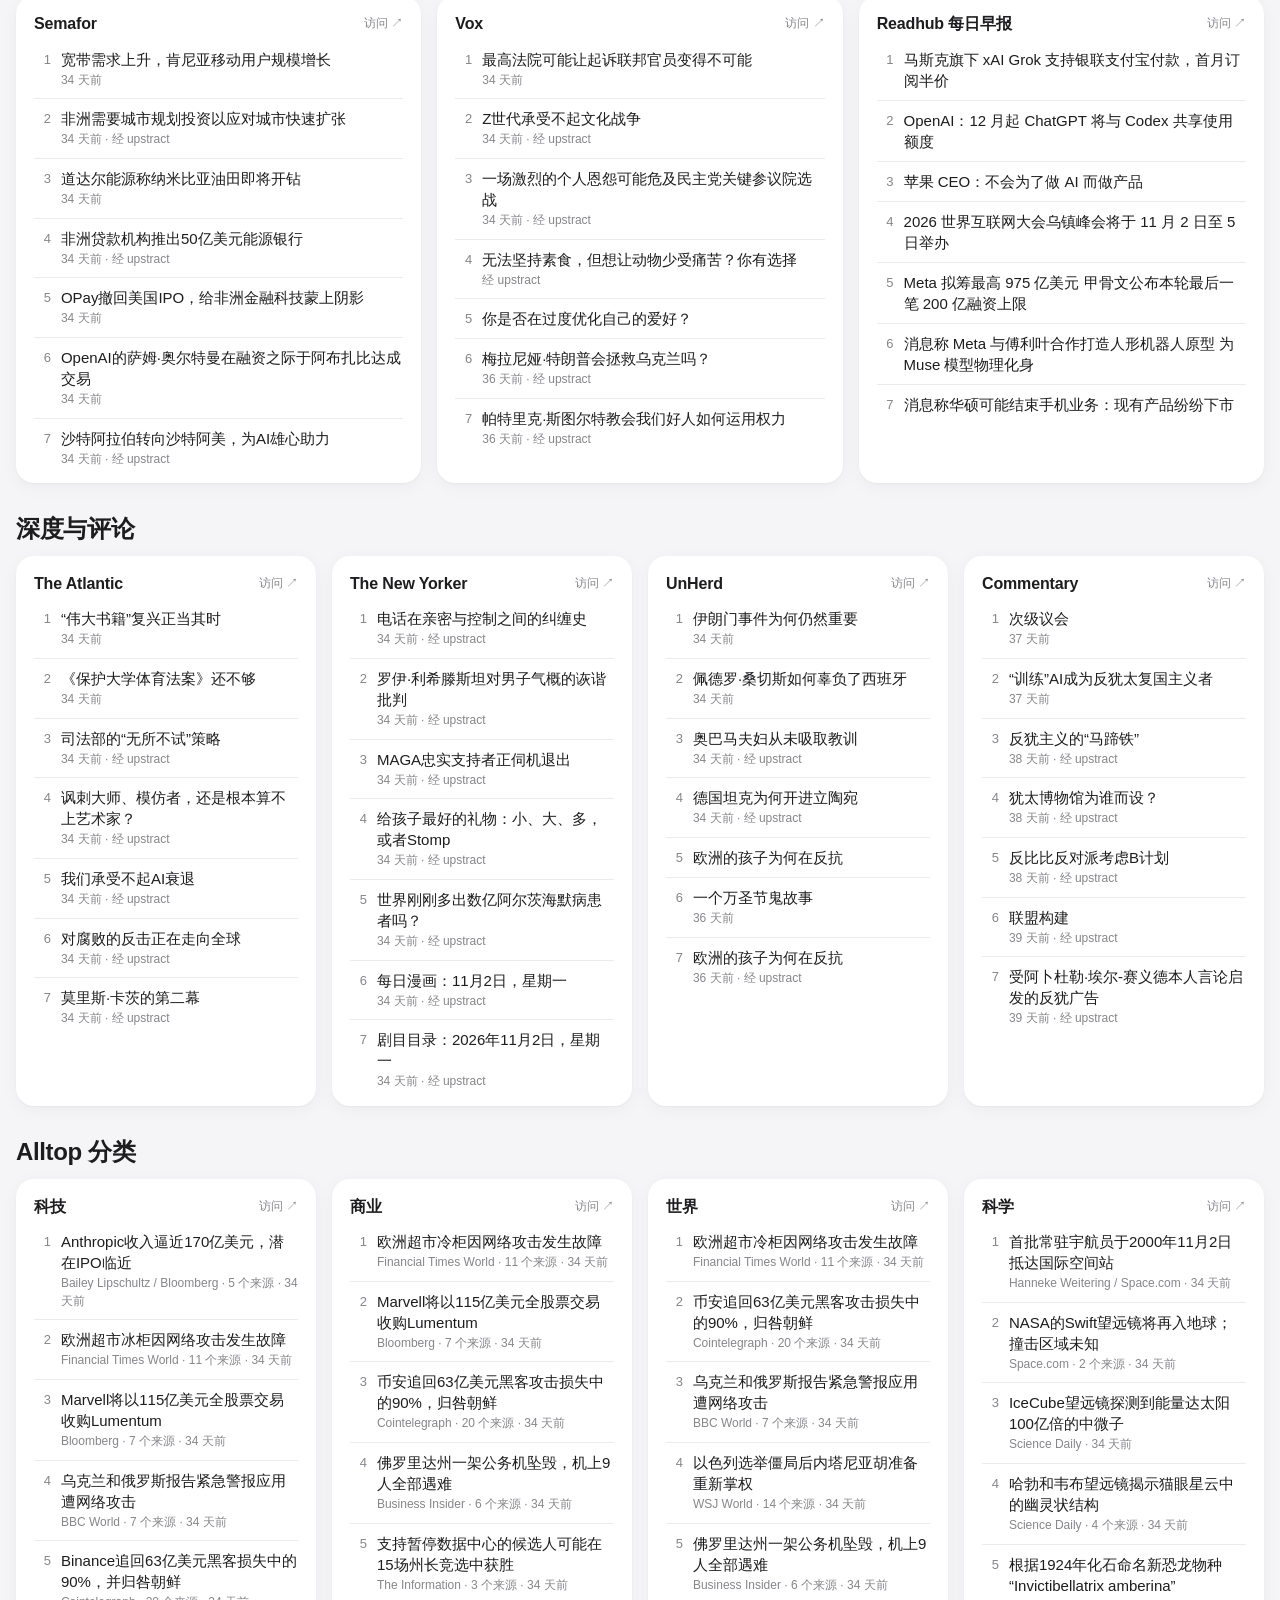
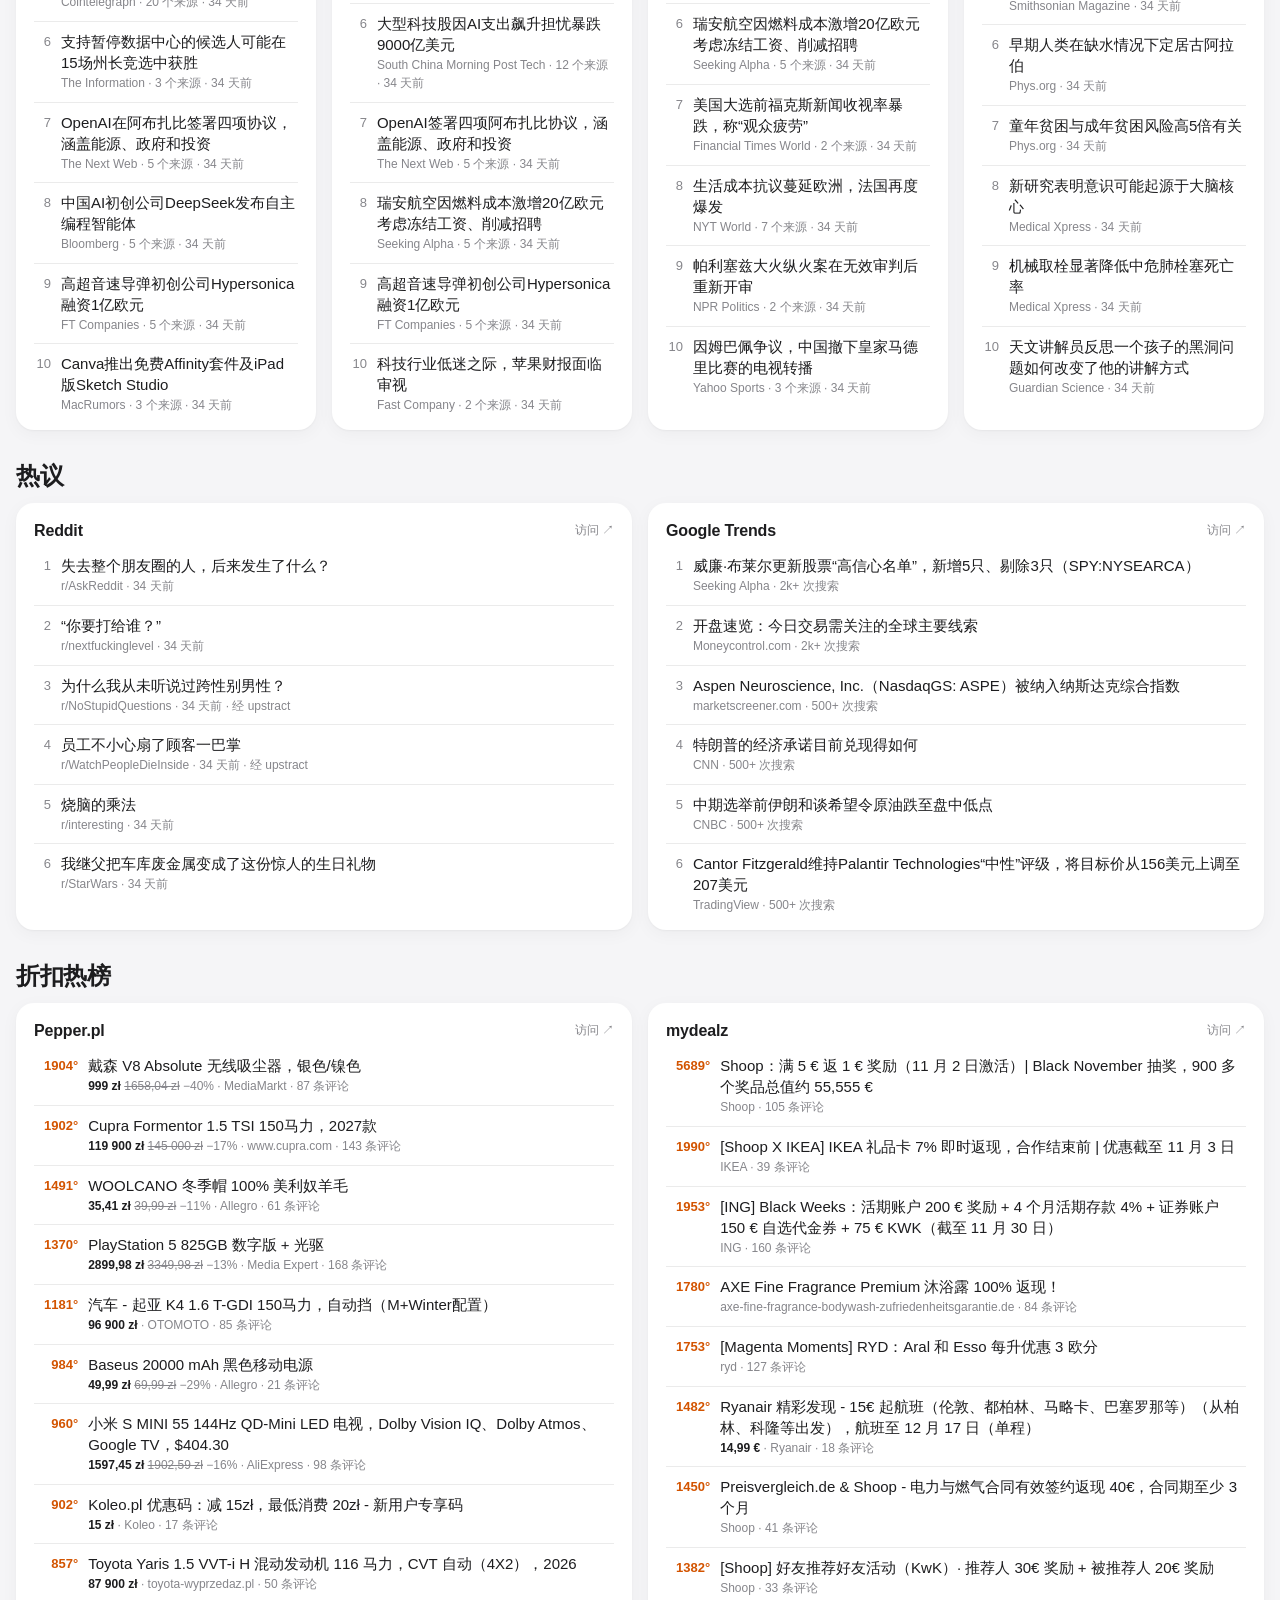
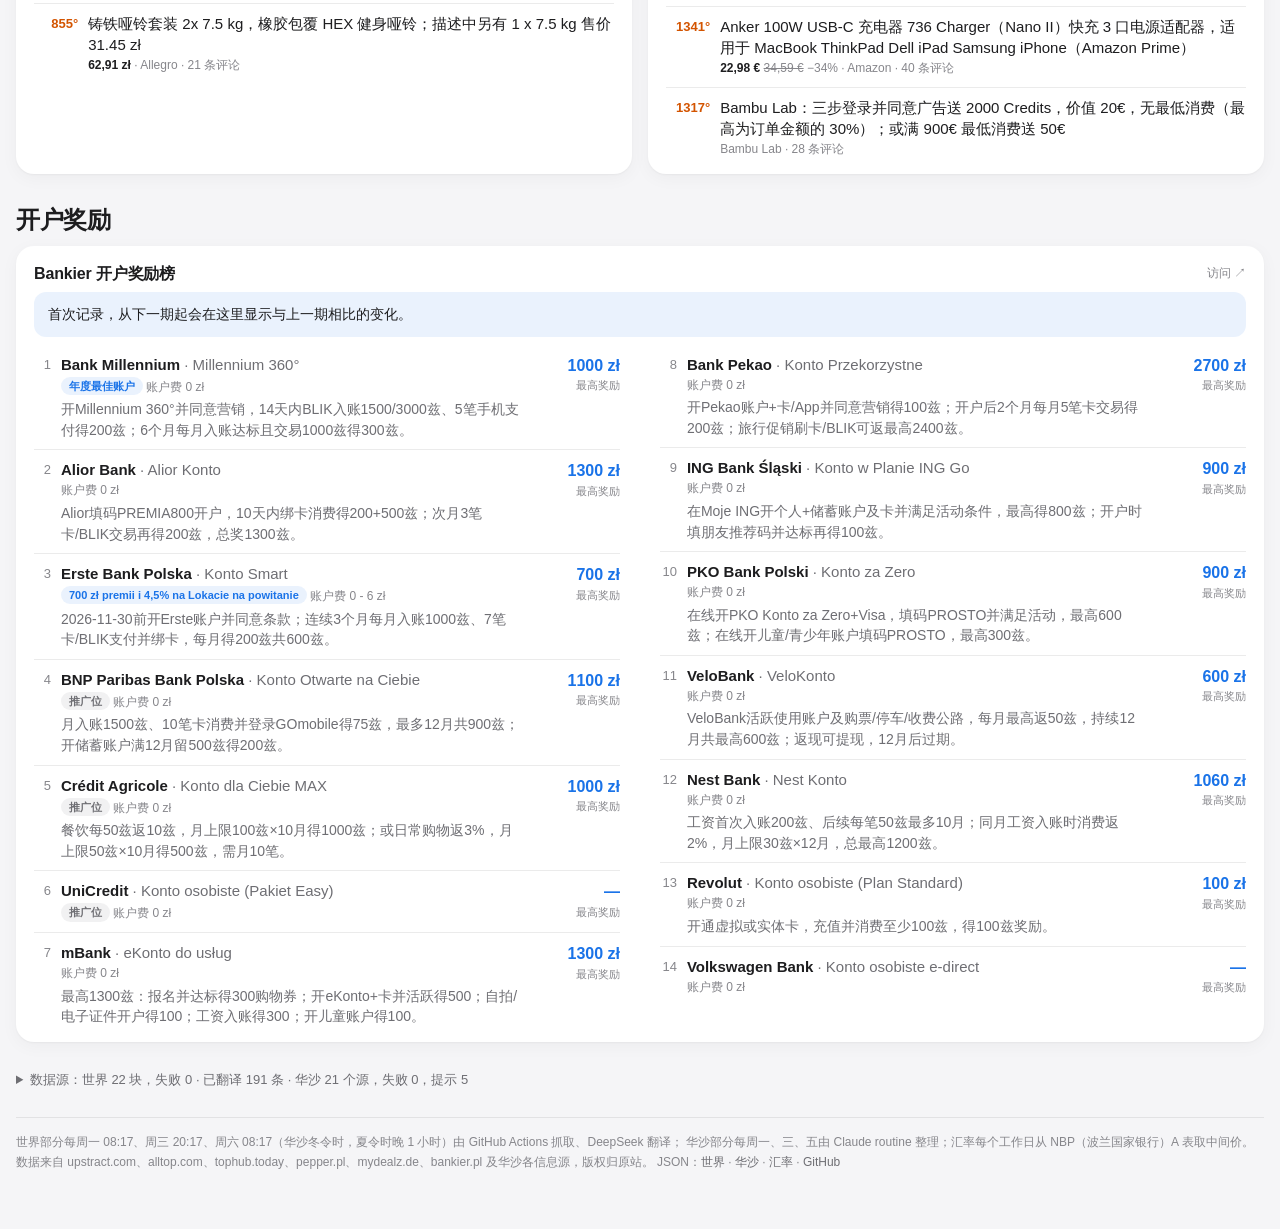
==== commit a6c7267f: "feat: exchange-rate section (USD/EUR/CNY to PLN) between Warsaw and News - scripts/fx/build.py write" ====
--- a/index.html
+++ b/index.html
@@ -32,9 +32,9 @@
   <details class="status" id="status" hidden></details>
   <footer class="site">
     世界部分每周一 08:17、周三 20:17、周六 08:17（华沙冬令时，夏令时晚 1 小时）由 GitHub Actions 抓取、DeepSeek 翻译；
-    华沙部分每周一、三、五由 Claude routine 整理。<br>
+    华沙部分每周一、三、五由 Claude routine 整理；汇率每个工作日从 NBP（波兰国家银行）A 表取中间价。<br>
     数据来自 upstract.com、alltop.com、tophub.today、pepper.pl、mydealz.de、bankier.pl 及华沙各信息源，版权归原站。
-    JSON：<a id="json-brief" href="brief/data/">世界</a> · <a id="json-warsaw" href="news/data/">华沙</a> · <a href="https://github.com/CHLCCGA/CHLCCGA">GitHub</a>
+    JSON：<a id="json-brief" href="brief/data/">世界</a> · <a id="json-warsaw" href="news/data/">华沙</a> · <a href="fx/data/rates.json">汇率</a> · <a href="https://github.com/CHLCCGA/CHLCCGA">GitHub</a>
   </footer>
 </main>
 
@@ -53,6 +53,16 @@
   ["upcoming_events", "近期活动"], ["poland_brief", "波兰时政"], ["europe_brief", "欧洲要闻"],
 ];
 const WD = ["周日", "周一", "周二", "周三", "周四", "周五", "周六"];
+// Exchange rates (fx/data/rates.json, NBP mid rates, PLN per 1 unit), shown after the Warsaw part.
+// Levels to watch when buying the currency with złoty — lower is better. Set by hand on FX_SET
+// from the 2024–2026 NBP data; the distance to the current rate is computed live.
+const FX_SET = "2026-11-04";
+const FX_TIERS = ["开始分批换", "好价，可多换", "低位，少见"];
+const FX = [
+  { code: "USD", name: "美元", levels: [["3.80", "2024–26 中位数，也是 9 月的水平"], ["3.70", "2026 年中位数，年中的常见水平"], ["3.60", "2025 年底到 2026 年初的低位区"]] },
+  { code: "EUR", name: "欧元", levels: [["4.35", "9 月的水平，10 月急升之前"], ["4.27", "2024–26 中位数"], ["4.22", "2025 年底到 2026 年初的低位区"]] },
+  { code: "CNY", name: "人民币", levels: [["0.565", "9 月的水平，10 月急升之前"], ["0.543", "2024–26 中位数"], ["0.515", "2025 下半年到 2026 年初的低位区"]] },
+];
 
 let LANG = "zh";
 try { LANG = localStorage.getItem("brief-lang") === "orig" ? "orig" : "zh"; } catch (e) {}
@@ -341,9 +351,155 @@
   return sec;
 }
 
+// ---------- exchange rates ----------
+const DAY = 86400000;
+const NS = "http://www.w3.org/2000/svg";
+function svg(tag, attrs, text) {
+  const e = document.createElementNS(NS, tag);
+  for (const k in attrs) e.setAttribute(k, attrs[k]);
+  if (text != null) e.textContent = text;
+  return e;
+}
+const pct = (a, b) => `${a >= b ? "+" : "−"}${Math.abs((a / b - 1) * 100).toFixed(1)}%`;
+const fullDate = t => { const d = new Date(t); return `${d.getUTCFullYear()}年${d.getUTCMonth() + 1}月${d.getUTCDate()}日`; };
+// Clean y ticks: a 1/2/2.5/5 × 10^k step giving about four lines.
+function niceTicks(lo, hi) {
+  const raw = (hi - lo) / 3, mag = 10 ** Math.floor(Math.log10(raw));
+  const m = [1, 2, 2.5, 5, 10].find(m => m * mag >= raw), step = m * mag;
+  const dec = Math.max(0, -Math.floor(Math.log10(mag)) + (m === 2.5 ? 1 : 0));
+  const ticks = [];
+  for (let v = Math.floor(lo / step) * step; v <= hi + step * 1e-9; v += step) ticks.push(+v.toFixed(dec));
+  if (ticks[ticks.length - 1] < hi) ticks.push(+(ticks[ticks.length - 1] + step).toFixed(dec));
+  return { ticks, dec };
+}
+// One line chart: pts = [{t, v, label}]. Drawn (and redrawn on resize) once the card is in the page.
+const FX_CHARTS = [];
+function fxChart(pts, { h, xTicks, levels }) {
+  const box = el("div", "fx-chart");
+  box.style.height = `${h}px`;
+  const tip = el("div", "fx-tip");
+  tip.hidden = true;
+  const draw = () => {
+    const W = box.clientWidth;
+    if (!W) return;
+    const L = 40, R = levels ? 52 : 6, T = 6, B = 20, pw = W - L - R, ph = h - T - B;
+    const t0 = pts[0].t, t1 = pts[pts.length - 1].t;
+    const vals = pts.map(p => p.v).concat(levels ? levels.map(l => +l[0]) : []);
+    const { ticks, dec } = niceTicks(Math.min(...vals), Math.max(...vals));
+    const y0 = ticks[0], y1 = ticks[ticks.length - 1];
+    const X = t => L + (t - t0) / (t1 - t0) * pw, Y = v => T + (1 - (v - y0) / (y1 - y0)) * ph;
+    const s = svg("svg", { width: W, height: h, viewBox: `0 0 ${W} ${h}` });
+    for (const v of ticks) {
+      s.append(svg("line", { class: "grid", x1: L, x2: L + pw, y1: Y(v), y2: Y(v) }));
+      s.append(svg("text", { x: L - 6, y: Y(v) + 4, "text-anchor": "end" }, v.toFixed(dec)));
+    }
+    // x labels sit just right of the start of each year / month (the data starts a day or two
+    // after 1 January, or on the Monday before it for weekly points)
+    const xs = [];
+    const y = new Date(t0 + 7 * DAY).getUTCFullYear();
+    if (xTicks === "year") for (let k = y; k <= new Date(t1).getUTCFullYear(); k++) xs.push([Date.UTC(k, 0, 1), String(k)]);
+    else for (let m = 0; m < 12; m++) { const t = Date.UTC(y, m, 1); if (t <= t1) xs.push([t, `${m + 1}月`]); }
+    const every = pw / xs.length < (xTicks === "year" ? 36 : 30) ? 2 : 1;
+    xs.forEach(([t, text], i) => {
+      if (i % every) return;
+      const x = X(Math.max(t, t0));
+      s.append(svg("line", { class: "grid", x1: x, x2: x, y1: T + ph, y2: T + ph + 4 }));
+      s.append(svg("text", { x: x + 3, y: h - 4 }, text));
+    });
+    (levels || []).forEach(([v], i) => {
+      s.append(svg("line", { class: "level", x1: L, x2: L + pw, y1: Y(+v), y2: Y(+v) }));
+      s.append(svg("text", { class: "level-t", x: L + pw + 4, y: Y(+v) + 4 }, `${"①②③"[i]} ${v}`));
+    });
+    s.append(svg("path", { class: "line", d: "M" + pts.map(p => `${X(p.t).toFixed(1)},${Y(p.v).toFixed(1)}`).join("L") }));
+    const last = pts[pts.length - 1];
+    s.append(svg("circle", { class: "dot", cx: X(last.t), cy: Y(last.v), r: 4 }));
+    // hover: crosshair snaps to the nearest point
+    const cross = svg("line", { class: "cross", y1: T, y2: T + ph, visibility: "hidden" });
+    const hot = svg("circle", { class: "dot", r: 4, visibility: "hidden" });
+    s.append(cross, hot);
+    const show = e => {
+      const r = s.getBoundingClientRect(), t = t0 + (e.clientX - r.left - L) / pw * (t1 - t0);
+      let lo = 0, hi = pts.length - 1;
+      while (hi - lo > 1) { const mid = (lo + hi) >> 1; (pts[mid].t < t ? lo = mid : hi = mid); }
+      const p = t - pts[lo].t < pts[hi].t - t ? pts[lo] : pts[hi];
+      const x = X(p.t);
+      cross.setAttribute("x1", x); cross.setAttribute("x2", x); cross.setAttribute("visibility", "visible");
+      hot.setAttribute("cx", x); hot.setAttribute("cy", Y(p.v)); hot.setAttribute("visibility", "visible");
+      tip.replaceChildren(el("b", null, p.v.toFixed(4)), el("span", null, p.label));
+      tip.hidden = false;
+      const tw = tip.offsetWidth;
+      tip.style.left = `${Math.min(Math.max(x - tw / 2, 0), W - tw)}px`;
+    };
+    const hide = () => { cross.setAttribute("visibility", "hidden"); hot.setAttribute("visibility", "hidden"); tip.hidden = true; };
+    s.addEventListener("pointermove", show);
+    s.addEventListener("pointerdown", show);
+    s.addEventListener("pointerleave", e => { if (e.pointerType === "mouse") hide(); });   // a tap keeps its readout
+    box.replaceChildren(s, tip);
+  };
+  FX_CHARTS.push(draw);
+  return box;
+}
+function drawFx() { FX_CHARTS.forEach(d => d()); }
+let fxFrame = 0;
+window.addEventListener("resize", () => { cancelAnimationFrame(fxFrame); fxFrame = requestAnimationFrame(drawFx); });
+
+function renderFx(fx) {
+  FX_CHARTS.length = 0;
+  const times = fx.dates.map(d => parseDate(d).getTime());
+  const lastT = times[times.length - 1];
+  const yearStart = Date.UTC(new Date(lastT).getUTCFullYear(), 0, 1);
+  const sec = section("g-fx", "汇率", `NBP 中间价 · 截至 ${dateText(fx.dates[fx.dates.length - 1])}`);
+  const grid = el("div", "grid c3");
+  for (const c of FX) {
+    const v = fx[c.code];
+    if (!v) continue;
+    const cur = v[v.length - 1];
+    const card = cardShell(`${c.name} ${c.code}`, null, "fx-card");
+    card.querySelector(".card-head").append(el("span", "home", `1 PLN = ${(1 / cur).toFixed(4)} ${c.code}`));
+    const now = el("div", "fx-now");
+    now.append(el("span", "fx-val", cur.toFixed(4)), el("span", "fx-unit", ` PLN / 1 ${c.code}`));
+    const iy = times.findIndex(t => t >= yearStart), im = times.findIndex(t => t >= lastT - 30 * DAY);
+    now.append(el("div", "meta", `较年初 ${pct(cur, v[iy])} · 近 30 天 ${pct(cur, v[im])}`));
+    card.append(now);
+
+    // 2019–: weekly averages (Monday-keyed), daily would be several points per pixel
+    const weeks = new Map();
+    times.forEach((t, i) => {
+      const mon = t - ((new Date(t).getUTCDay() + 6) % 7) * DAY;
+      const wk = weeks.get(mon) || weeks.set(mon, { s: 0, n: 0 }).get(mon);
+      wk.s += v[i]; wk.n++;
+    });
+    const long = [...weeks].map(([t, wk]) => ({ t, v: wk.s / wk.n, label: `${fullDate(t)}起一周均值` }));
+    card.append(el("p", "sub-h", `${fx.dates[0].slice(0, 4)}–${new Date(lastT).getUTCFullYear()} · 周均值`));
+    card.append(fxChart(long, { h: 130, xTicks: "year" }));
+
+    const year = times.map((t, i) => ({ t, v: v[i], label: fullDate(t) })).filter(p => p.t >= yearStart);
+    card.append(el("p", "sub-h", `${new Date(lastT).getUTCFullYear()} 年 · 每日 · 虚线为下面三档价位`));
+    card.append(fxChart(year, { h: 160, xTicks: "month", levels: c.levels }));
+
+    const ol = el("ol", "items fx-levels");
+    c.levels.forEach(([lv, why], i) => {
+      const li = el("li");
+      li.append(el("span", "rank", "①②③"[i]));
+      const b = el("div", "body");
+      const t = el("div", "t");
+      t.append(el("b", null, lv), el("span", "dim", ` · ${FX_TIERS[i]}`));
+      b.append(t, el("div", "meta", `1 PLN ≈ ${(1 / lv).toFixed(c.code === "CNY" ? 3 : 4)} ${c.code} · ${why}`));
+      li.append(b);
+      li.append(el("span", "fx-gap", cur <= +lv ? "已到" : pct(+lv, cur)));
+      ol.append(li);
+    });
+    card.append(ol);
+    grid.append(card);
+  }
+  sec.append(grid);
+  sec.append(el("p", "fx-note", `三档价位是 ${dateText(FX_SET, false)}按 2024–2026 年的 NBP 中间价定的，右侧百分比是离现价还差多少。用兹罗提买外币，数值越低越划算；银行、kantor、Revolut 等的实际成交价在中间价上另有点差。`));
+  return sec;
+}
+
 // ---------- page ----------
 function render() {
-  const { date, dates, brief, w } = S;
+  const { date, dates, brief, w, fx } = S;
   document.querySelectorAll("#lang button").forEach(b => b.classList.toggle("on", b.dataset.lang === LANG));
   document.title = `速览 · ${date}`;
 
@@ -378,11 +534,16 @@
   const content = document.getElementById("content");
   content.replaceChildren();
   const groups = brief ? brief.groups.filter(g => brief.blocks.some(b => b.group === g.id)) : [];
+  const afterFirst = () => {
+    if (w) content.append(renderWarsaw(w));
+    if (fx) content.append(renderFx(fx));
+  };
   groups.forEach((g, k) => {
     content.append(renderGroup(g, brief.blocks.filter(b => b.group === g.id)));
-    if (k === 0 && w) content.append(renderWarsaw(w));
+    if (k === 0) afterFirst();
   });
-  if (!groups.length && w) content.append(renderWarsaw(w));
+  if (!groups.length) afterFirst();
+  if (fx) drawFx();
 
   document.getElementById("json-brief").href = brief ? `brief/data/${brief.date}.json` : "brief/data/";
   document.getElementById("json-warsaw").href = w ? `news/data/${w.date}.json` : "news/data/";
@@ -424,9 +585,10 @@
 
 (async function main() {
   try {
-    const [bDates, wDates] = await Promise.all([
+    const [bDates, wDates, fx] = await Promise.all([
       getJSON("brief/data/index.json").catch(() => []),
       getJSON("news/data/index.json").catch(() => []),
+      getJSON("fx/data/rates.json").catch(() => null),
     ]);
     const dates = [...new Set([...bDates, ...wDates])].sort().reverse();
     const q = new URLSearchParams(location.search).get("d");
@@ -438,7 +600,7 @@
       wDate ? getJSON(`news/data/${wDate}.json`) : null,
       wDate ? getJSON(`news/data/${wDate}.sources.json`).catch(() => null) : null,
     ]);
-    S = { date, dates, brief, w: wDate ? { date: wDate, items: wItems, sources: wSources } : null };
+    S = { date, dates, brief, w: wDate ? { date: wDate, items: wItems, sources: wSources } : null, fx };
     render();
     if (location.hash) document.querySelector(location.hash)?.scrollIntoView();
   } catch (e) {
--- a/assets/site.css
+++ b/assets/site.css
@@ -193,6 +193,31 @@
 .flow > .w-item:first-child { padding-top: 2px; }
 .w-item .sub-h { margin: 0 0 6px; }
 
+/* Exchange rates: one card per currency, two line charts each */
+.fx-now { padding: 2px 0 2px; }
+.fx-val { font-size: 30px; font-weight: 600; letter-spacing: -.02em; }
+.fx-unit { color: var(--text-2); font-size: 13px; }
+.fx-chart { position: relative; margin: 4px 0 2px; }
+.fx-chart svg { display: block; overflow: visible; touch-action: pan-y; }
+.fx-chart text { font-size: 11px; fill: var(--text-3); font-variant-numeric: tabular-nums; }
+.fx-chart .grid { stroke: var(--sep); stroke-width: 1; }
+.fx-chart .line { fill: none; stroke: var(--accent); stroke-width: 2; stroke-linejoin: round; stroke-linecap: round; }
+.fx-chart .dot { fill: var(--accent); stroke: var(--card); stroke-width: 2; }
+.fx-chart .level { stroke: var(--text-3); stroke-width: 1; stroke-dasharray: 3 3; }
+.fx-chart .level-t { fill: var(--text-2); }
+.fx-chart .cross { stroke: var(--text-3); stroke-width: 1; }
+.fx-tip {
+  position: absolute; top: -6px; pointer-events: none; white-space: nowrap; font-size: 12px;
+  background: var(--card); border: 1px solid var(--sep); border-radius: 8px; padding: 3px 8px; box-shadow: var(--shadow);
+}
+.fx-tip b { font-size: 14px; font-weight: 600; font-variant-numeric: tabular-nums; }
+.fx-tip span { color: var(--text-2); margin-left: 6px; }
+.fx-levels { margin-top: 4px; }
+.fx-levels .rank { color: var(--accent); }
+.fx-levels .t b { font-weight: 600; font-variant-numeric: tabular-nums; }
+.fx-gap { flex: none; color: var(--text-2); font-size: 14px; font-variant-numeric: tabular-nums; line-height: 21px; }
+.fx-note { color: var(--text-3); font-size: 13px; margin: 10px 2px 0; }
+
 /* ---------- footer ---------- */
 details.status { margin-top: 28px; font-size: 13px; color: var(--text-2); }
 details.status summary { cursor: pointer; }
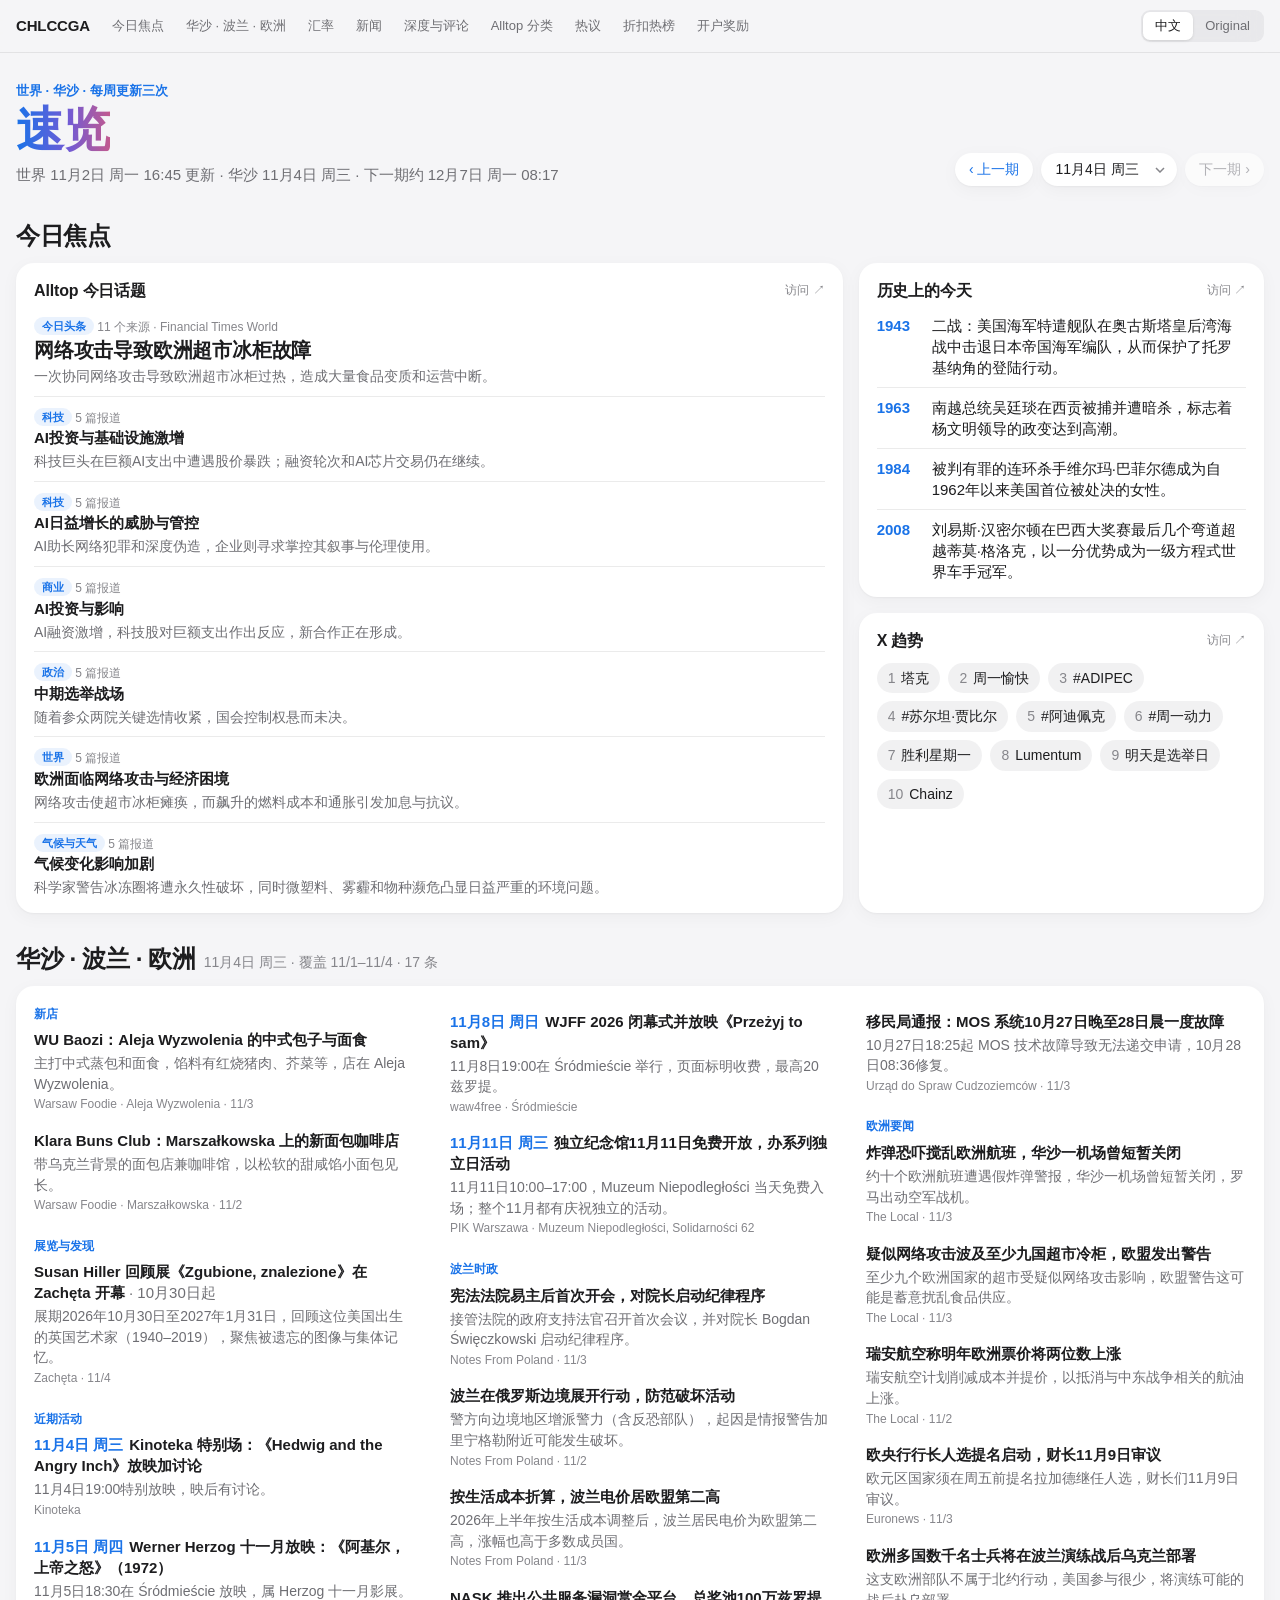
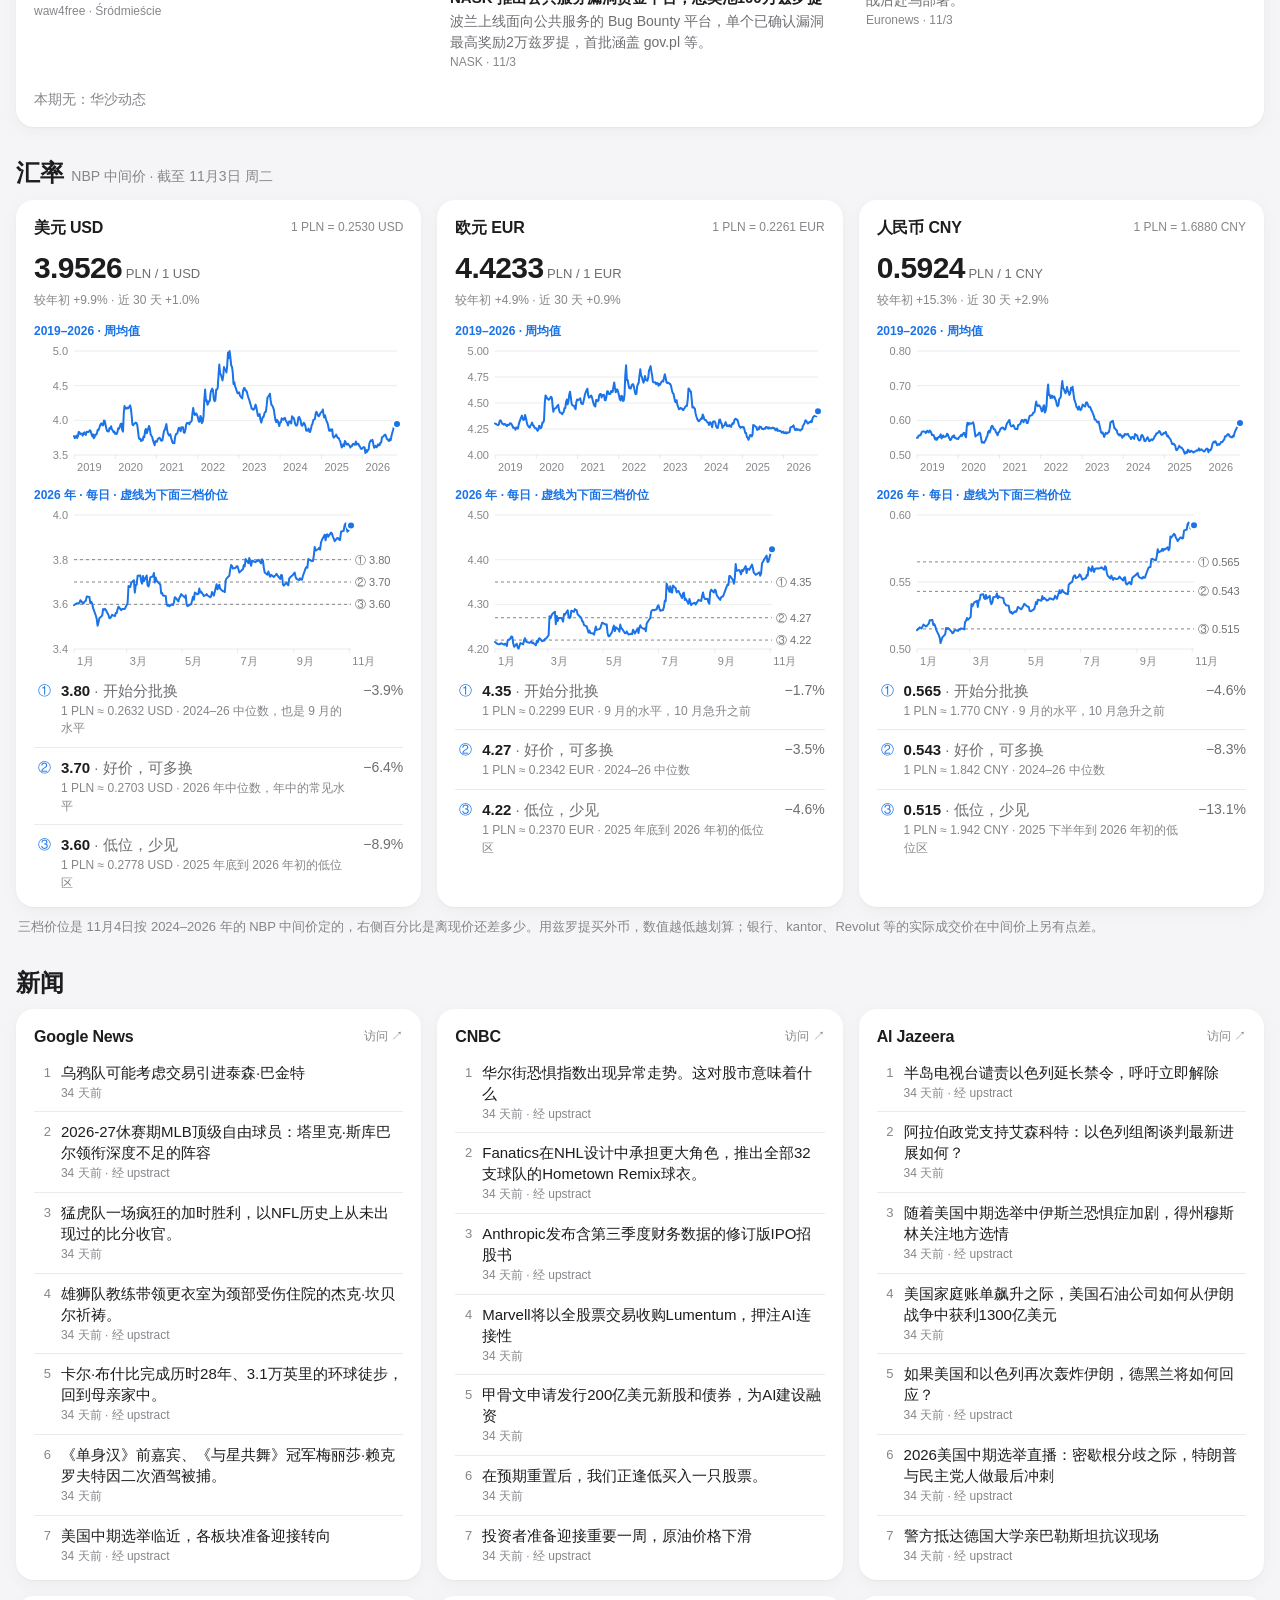
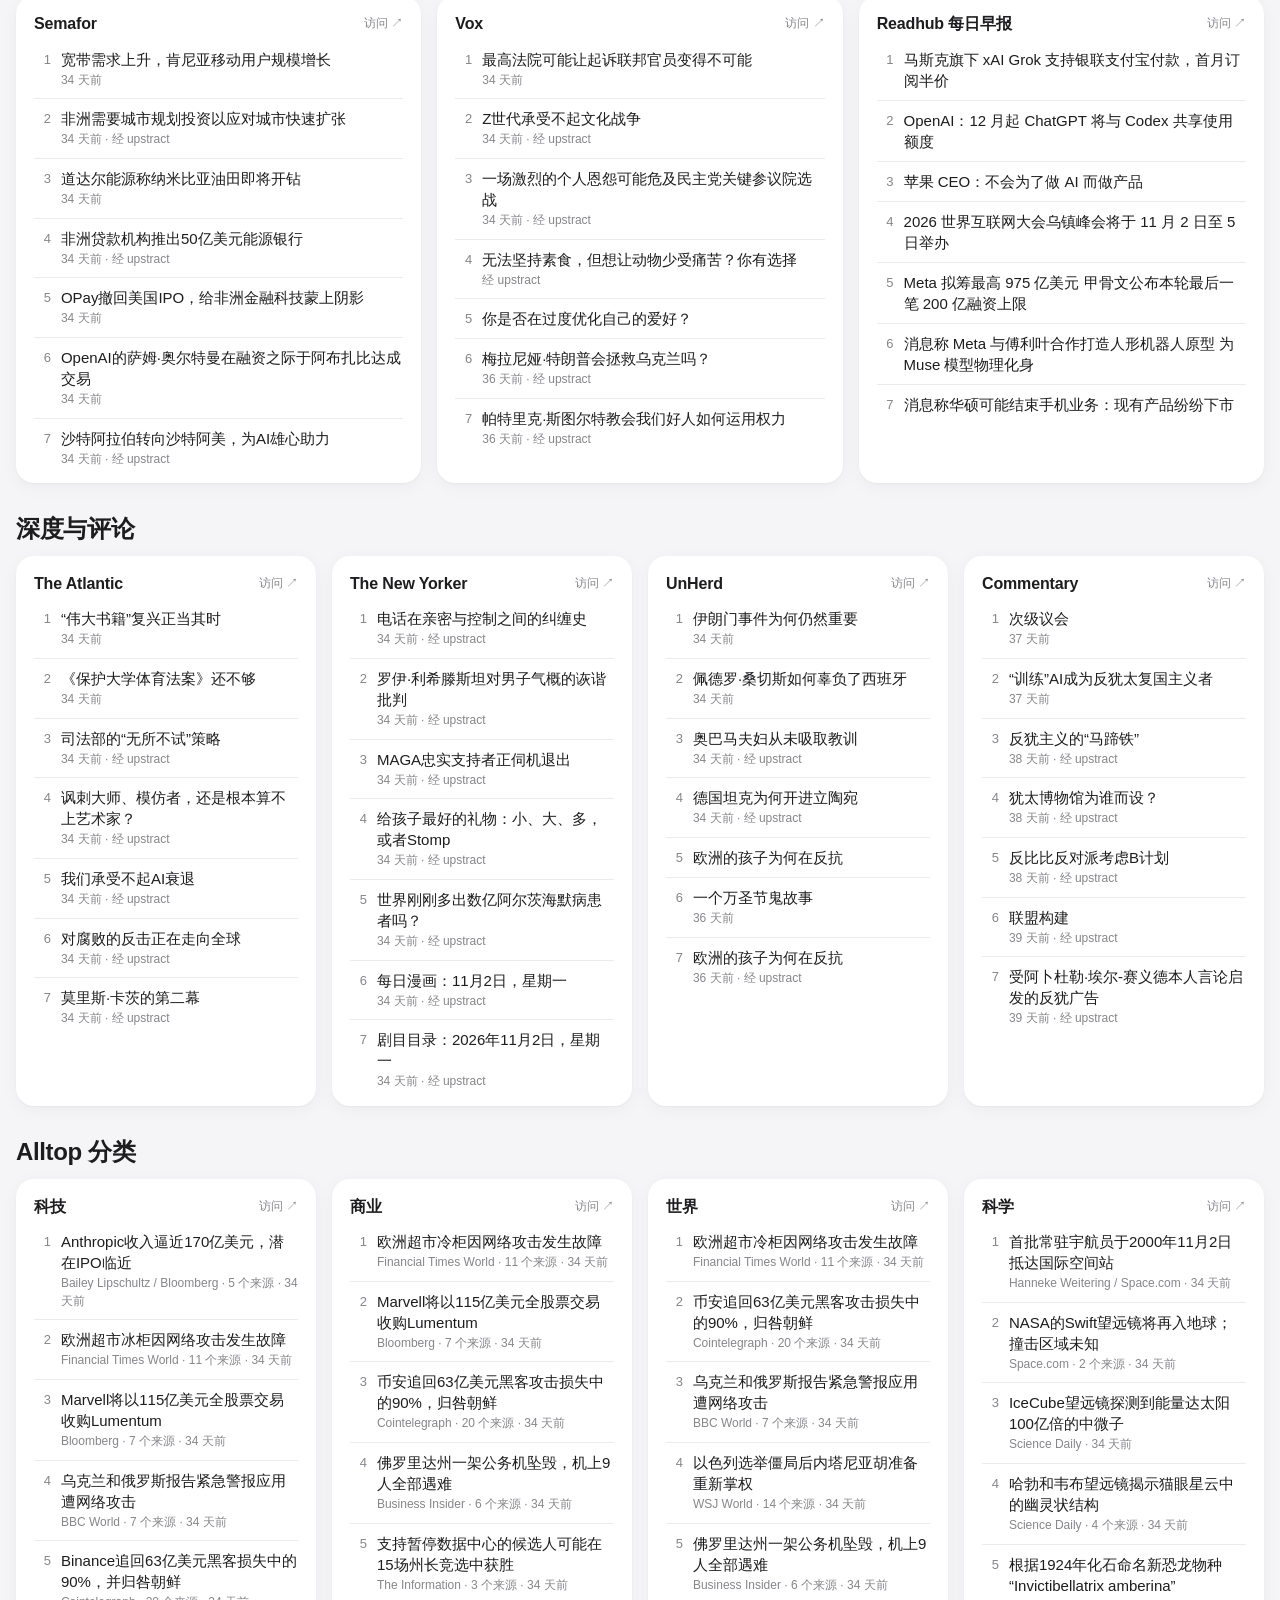
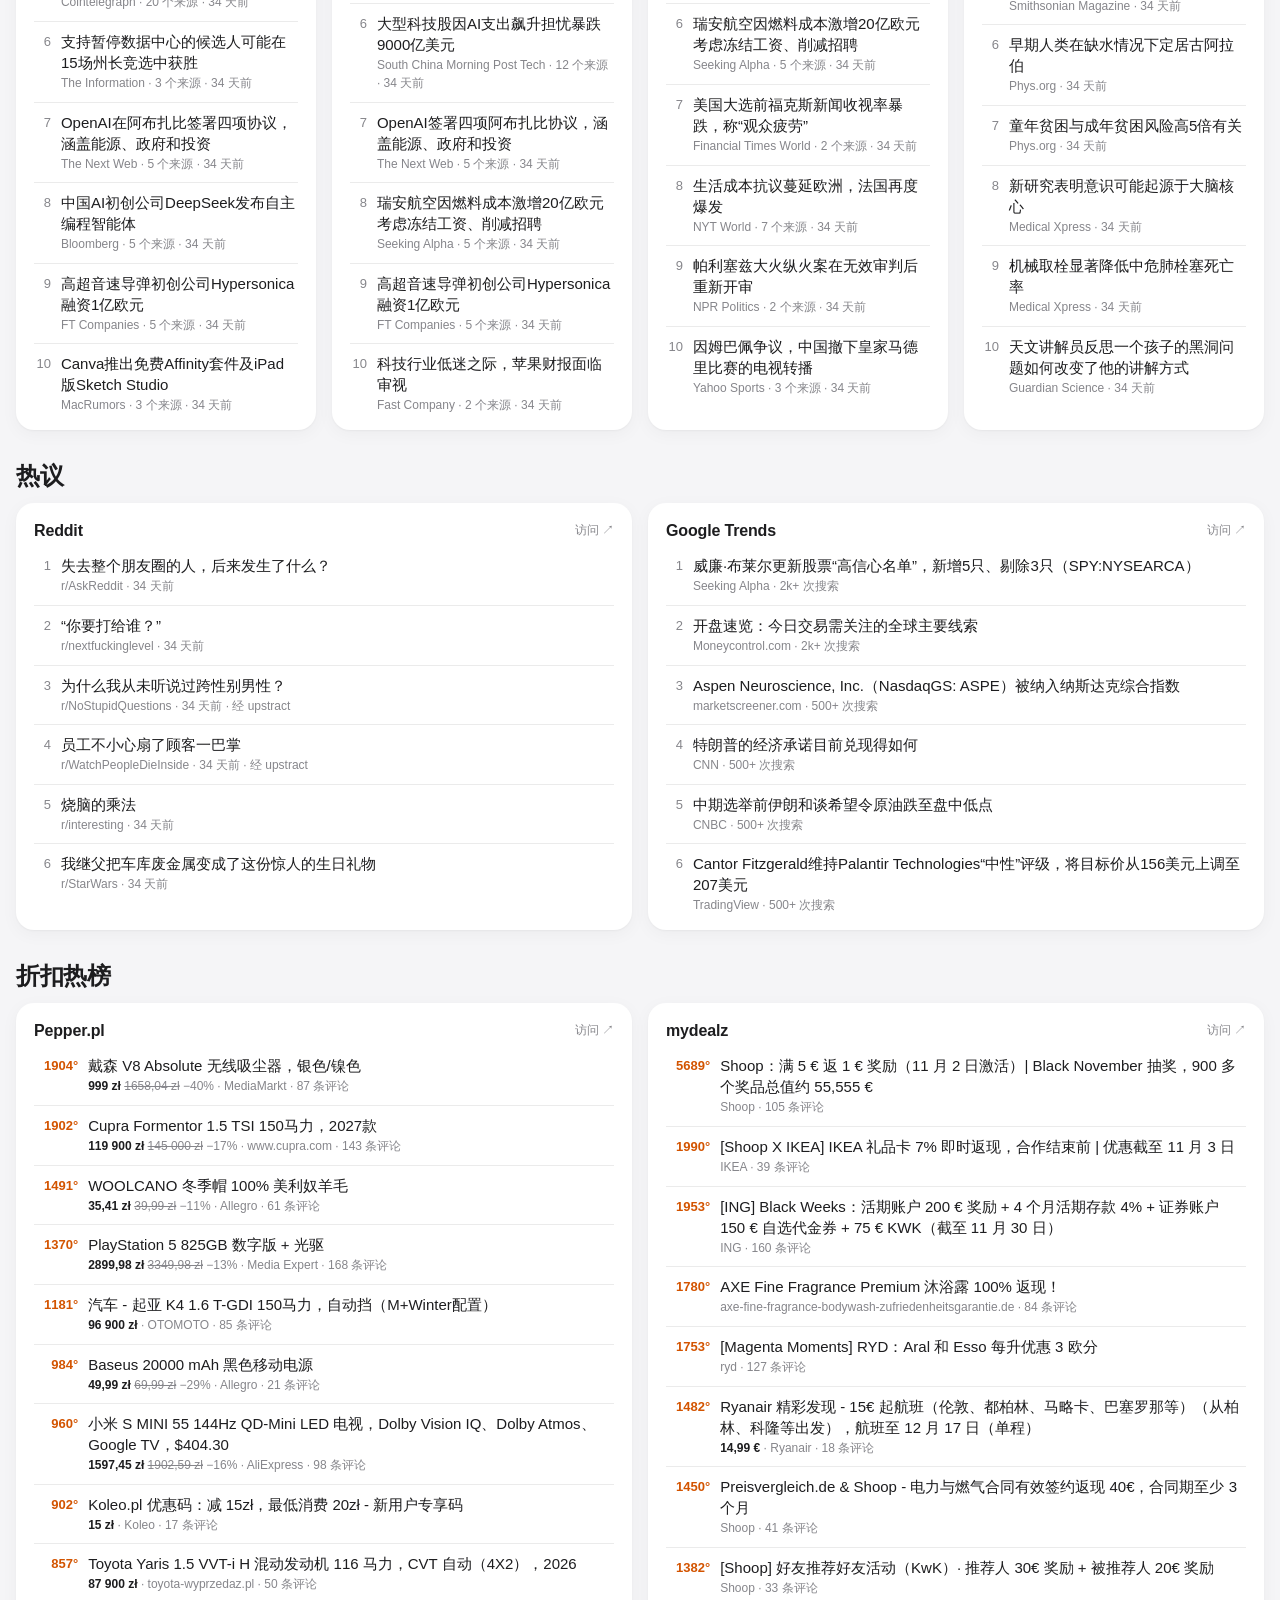
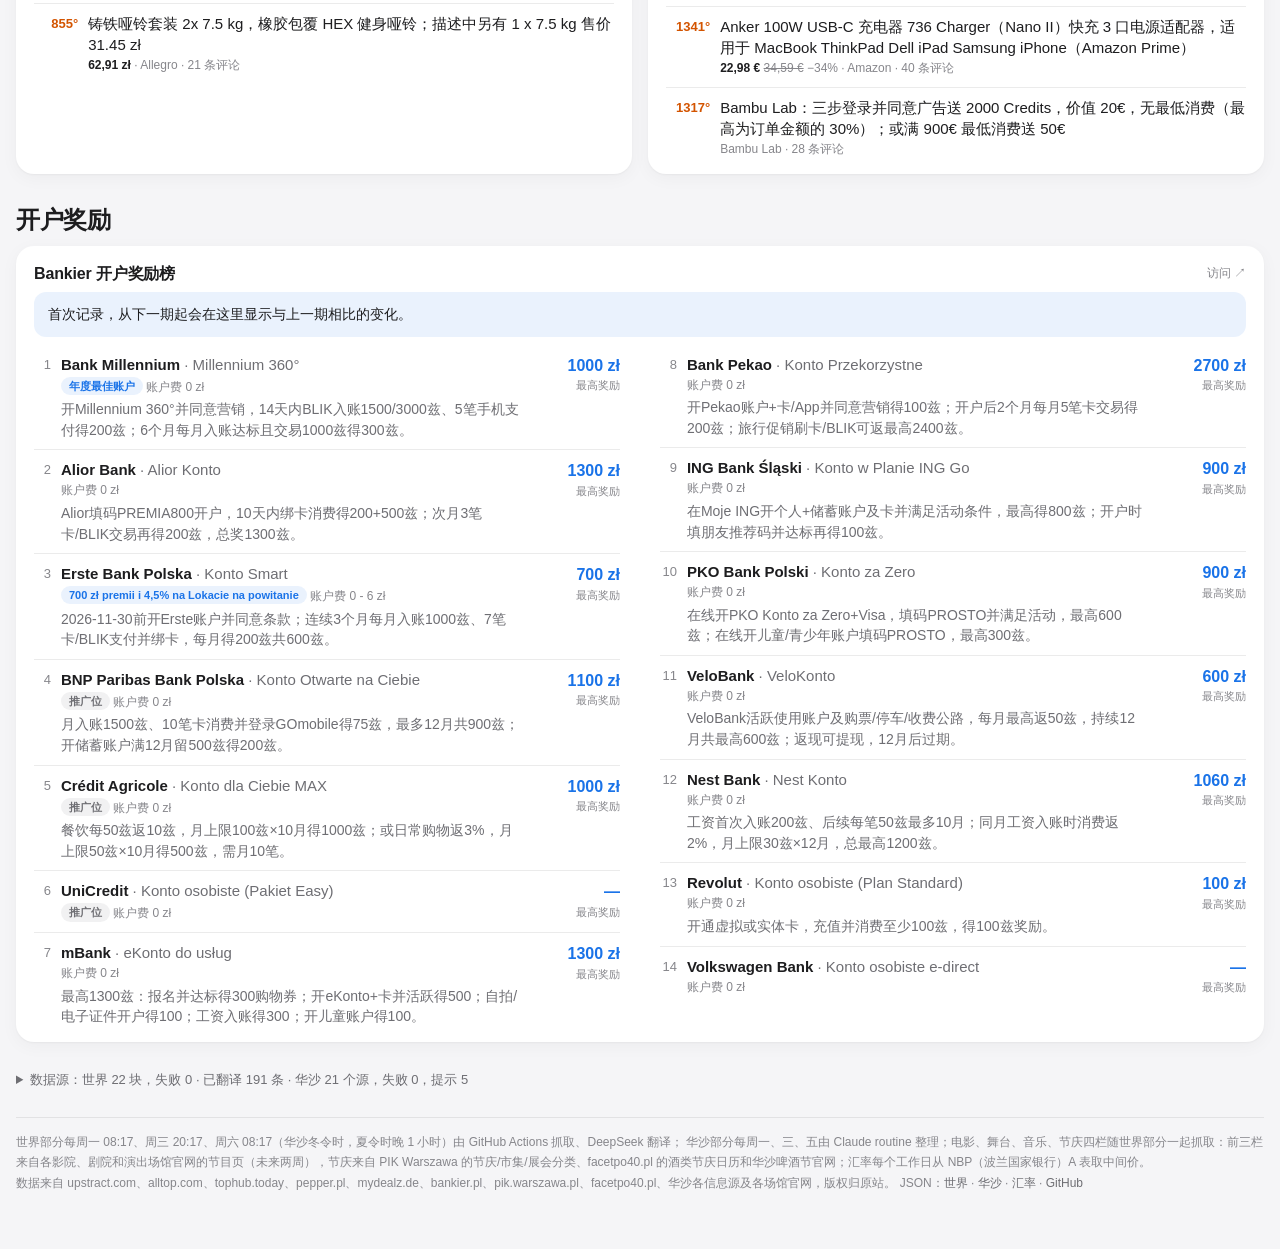
==== commit 23880b17: "feat(brief): Warsaw what's-on — film, stage, music and festival cards Four new sections after the Wa" ====
--- a/index.html
+++ b/index.html
@@ -32,8 +32,8 @@
   <details class="status" id="status" hidden></details>
   <footer class="site">
     世界部分每周一 08:17、周三 20:17、周六 08:17（华沙冬令时，夏令时晚 1 小时）由 GitHub Actions 抓取、DeepSeek 翻译；
-    华沙部分每周一、三、五由 Claude routine 整理；汇率每个工作日从 NBP（波兰国家银行）A 表取中间价。<br>
-    数据来自 upstract.com、alltop.com、tophub.today、pepper.pl、mydealz.de、bankier.pl 及华沙各信息源，版权归原站。
+    华沙部分每周一、三、五由 Claude routine 整理；电影、舞台、音乐、节庆四栏随世界部分一起抓取：前三栏来自各影院、剧院和演出场馆官网的节目页（未来两周），节庆来自 PIK Warszawa 的节庆/市集/展会分类、facetpo40.pl 的酒类节庆日历和华沙啤酒节官网；汇率每个工作日从 NBP（波兰国家银行）A 表取中间价。<br>
+    数据来自 upstract.com、alltop.com、tophub.today、pepper.pl、mydealz.de、bankier.pl、pik.warszawa.pl、facetpo40.pl、华沙各信息源及各场馆官网，版权归原站。
     JSON：<a id="json-brief" href="brief/data/">世界</a> · <a id="json-warsaw" href="news/data/">华沙</a> · <a href="fx/data/rates.json">汇率</a> · <a href="https://github.com/CHLCCGA/CHLCCGA">GitHub</a>
   </footer>
 </main>
@@ -255,6 +255,52 @@
     ol.append(li);
   });
 }
+// ---------- Warsaw what's-on (kind: events): items are works with shows, or festival runs ----------
+// Latest issue: EV_NOW = now on the Warsaw clock, EV_TODAY = today. Older issue: EV_NOW = "", EV_TODAY = its date.
+let EV_NOW = "", EV_TODAY = "";
+function nowWarsaw() {   // "YYYY-MM-DDTHH:MM" on the Warsaw clock
+  return new Intl.DateTimeFormat("sv-SE", { timeZone: "Europe/Warsaw", year: "numeric", month: "2-digit", day: "2-digit",
+    hour: "2-digit", minute: "2-digit" }).format(new Date()).replace(" ", "T");
+}
+// An issue is read for up to two and a half days: on the latest one, drop shows that have already started.
+function upcoming(block) {
+  if (block.kind !== "events" || block.status !== "ok" || !EV_NOW) return block;
+  const items = block.items
+    .map(it => it.shows ? { ...it, shows: it.shows.filter(s => s.at.length > 10 ? s.at >= EV_NOW : s.at >= EV_TODAY) } : it)
+    .filter(it => it.shows ? it.shows.length : it.end >= EV_TODAY);
+  return { ...block, items };
+}
+const wd = s => WD[parseDate(s.slice(0, 10)).getUTCDay()];
+function renderEvents(items, ol) {
+  items.forEach(it => {
+    const li = el("li");
+    const day = el("div", "evd");
+    if (it.shows) day.append(el("b", null, shortDate(it.shows[0].at.slice(0, 10))), el("small", null, wd(it.shows[0].at)));
+    else if (it.start > EV_TODAY) day.append(el("b", null, shortDate(it.start)), el("small", null, wd(it.start)));
+    else day.append(el("b", null, "进行中"), el("small", null, `至 ${shortDate(it.end)}`));
+    li.append(day);
+    const b = el("div", "body");
+    b.append(link(it.url, "t", zh(it, "title")));
+    const m = el("div", "meta ev-meta");
+    if (it.tag) m.append(el("span", "tag gray", zh(it, "tag")), " ");
+    m.append([it.place, !it.shows && `${dateText(it.start, false)}–${dateText(it.end, false)}`].filter(Boolean).join(" · "));
+    if (m.textContent.trim()) b.append(m);
+    if (it.shows) {
+      const sh = el("div", "shows");
+      it.shows.slice(0, 5).forEach((s, i) => {
+        if (i) sh.append(" · ");
+        sh.append(`${shortDate(s.at.slice(0, 10))} ${wd(s.at)}${s.at.length > 10 ? " " + s.at.slice(11, 16) : ""}`);
+        if (s.en) sh.append(" ", el("span", "tag en", "英字幕"));
+      });
+      if (it.shows.length > 5) sh.append(` 等 ${it.shows.length} 场`);
+      b.append(sh);
+    }
+    if (it.summary) b.append(el("div", "summary ev-sum", zh(it, "summary")));
+    li.append(b);
+    ol.append(li);
+  });
+}
+
 function renderBlock(block, limit, cls) {
   const card = cardShell(block.name, block.home, cls);
   card.id = `b-${block.id}`;
@@ -276,7 +322,7 @@
   const ol = el("ol", "items");
   card.append(ol);
   if (block.kind === "bank") renderBank(block, card, ol);
-  else ({ threads: renderThreads, deals: renderDeals, otd: renderOtd }[block.kind] || renderList)(items, ol);
+  else ({ threads: renderThreads, deals: renderDeals, otd: renderOtd, events: renderEvents }[block.kind] || renderList)(items, ol);
   return card;
 }
 
@@ -292,8 +338,8 @@
   document.getElementById("secnav").append(Object.assign(el("a", null, label), { href: `#${id}` }));
   return sec;
 }
-function renderGroup(g, blocks) {
-  const sec = section(`g-${g.id}`, g.label);
+function renderGroup(g, blocks, note) {
+  const sec = section(`g-${g.id}`, g.label, note);
   if (g.layout === "lead") {
     const grid = el("div", "grid c3 lead");
     grid.append(renderBlock(blocks[0], null, "span2"));
@@ -533,16 +579,24 @@
   document.getElementById("secnav").replaceChildren();
   const content = document.getElementById("content");
   content.replaceChildren();
-  const groups = brief ? brief.groups.filter(g => brief.blocks.some(b => b.group === g.id)) : [];
+  // What's-on cards with nothing in the next two weeks (status idle, or all shows past) are left out.
+  EV_NOW = latest ? nowWarsaw() : "";
+  EV_TODAY = latest ? EV_NOW.slice(0, 10) : (brief ? brief.date : "");
+  const blocks = brief ? brief.blocks.map(upcoming).filter(b => b.kind !== "events" || b.status === "fail" || b.items.length) : [];
+  const groups = brief ? brief.groups.filter(g => blocks.some(b => b.group === g.id)) : [];
+  const groupOf = g => renderGroup(g, blocks.filter(b => b.group === g.id), g.note);
+  // Warsaw: the digest, then the local what's-on groups, then exchange rates — all after the first world group.
   const afterFirst = () => {
     if (w) content.append(renderWarsaw(w));
+    groups.filter(g => g.local).forEach(g => content.append(groupOf(g)));
     if (fx) content.append(renderFx(fx));
   };
-  groups.forEach((g, k) => {
-    content.append(renderGroup(g, brief.blocks.filter(b => b.group === g.id)));
+  const world = groups.filter(g => !g.local);
+  world.forEach((g, k) => {
+    content.append(groupOf(g));
     if (k === 0) afterFirst();
   });
-  if (!groups.length) afterFirst();
+  if (!world.length) afterFirst();
   if (fx) drawFx();
 
   document.getElementById("json-brief").href = brief ? `brief/data/${brief.date}.json` : "brief/data/";
@@ -553,7 +607,7 @@
   st.hidden = false;
   const sum = [];
   if (brief) {
-    const failed = brief.blocks.filter(b => b.status !== "ok").length;
+    const failed = brief.blocks.filter(b => b.status === "fail").length;
     sum.push(`世界 ${brief.blocks.length} 块，失败 ${failed}`);
     if (tr.done != null) sum.push(`已翻译 ${tr.done} 条${tr.missing ? `，未翻译 ${tr.missing} 条` : ""}`);
   }
@@ -563,7 +617,8 @@
   if (brief) {
     st.append(el("h4", null, "世界"));
     const ul = el("ul");
-    brief.blocks.forEach(b => ul.append(el("li", b.status === "ok" ? "ok" : "fail", `${b.name}：${b.status === "ok" ? `${b.items.length} 条` : b.error}`)));
+    brief.blocks.forEach(b => ul.append(el("li", b.status === "fail" ? "fail" : "ok",
+      `${b.name}：${b.status === "ok" ? `${b.items.length} 条` : b.status === "idle" ? "近两周没有场次" : b.error}`)));
     if (tr.error) ul.append(el("li", "warn", `翻译：${tr.error}`));
     st.append(ul);
   }
--- a/assets/site.css
+++ b/assets/site.css
@@ -193,6 +193,15 @@
 .flow > .w-item:first-child { padding-top: 2px; }
 .w-item .sub-h { margin: 0 0 6px; }
 
+/* Warsaw what's-on: date of the next show on the left, all shows in the next two weeks under the title */
+.evd { flex: none; width: 3.2em; text-align: center; line-height: 1.2; padding-top: 1px; }
+.evd b { display: block; color: var(--accent); font-weight: 600; font-size: 14px; font-variant-numeric: tabular-nums; white-space: nowrap; }
+.evd small { display: block; color: var(--text-3); font-size: 11px; white-space: nowrap; }
+.shows { color: var(--text-2); font-size: 12px; margin-top: 2px; font-variant-numeric: tabular-nums; }
+.tag.en { background: rgba(24, 128, 56, .1); color: var(--ok); font-weight: 500; }
+.ev-meta .tag { max-width: 100%; overflow: hidden; text-overflow: ellipsis; white-space: nowrap; vertical-align: bottom; }
+.ev-sum { font-size: 13px; display: -webkit-box; -webkit-line-clamp: 2; -webkit-box-orient: vertical; overflow: hidden; }
+
 /* Exchange rates: one card per currency, two line charts each */
 .fx-now { padding: 2px 0 2px; }
 .fx-val { font-size: 30px; font-weight: 600; letter-spacing: -.02em; }
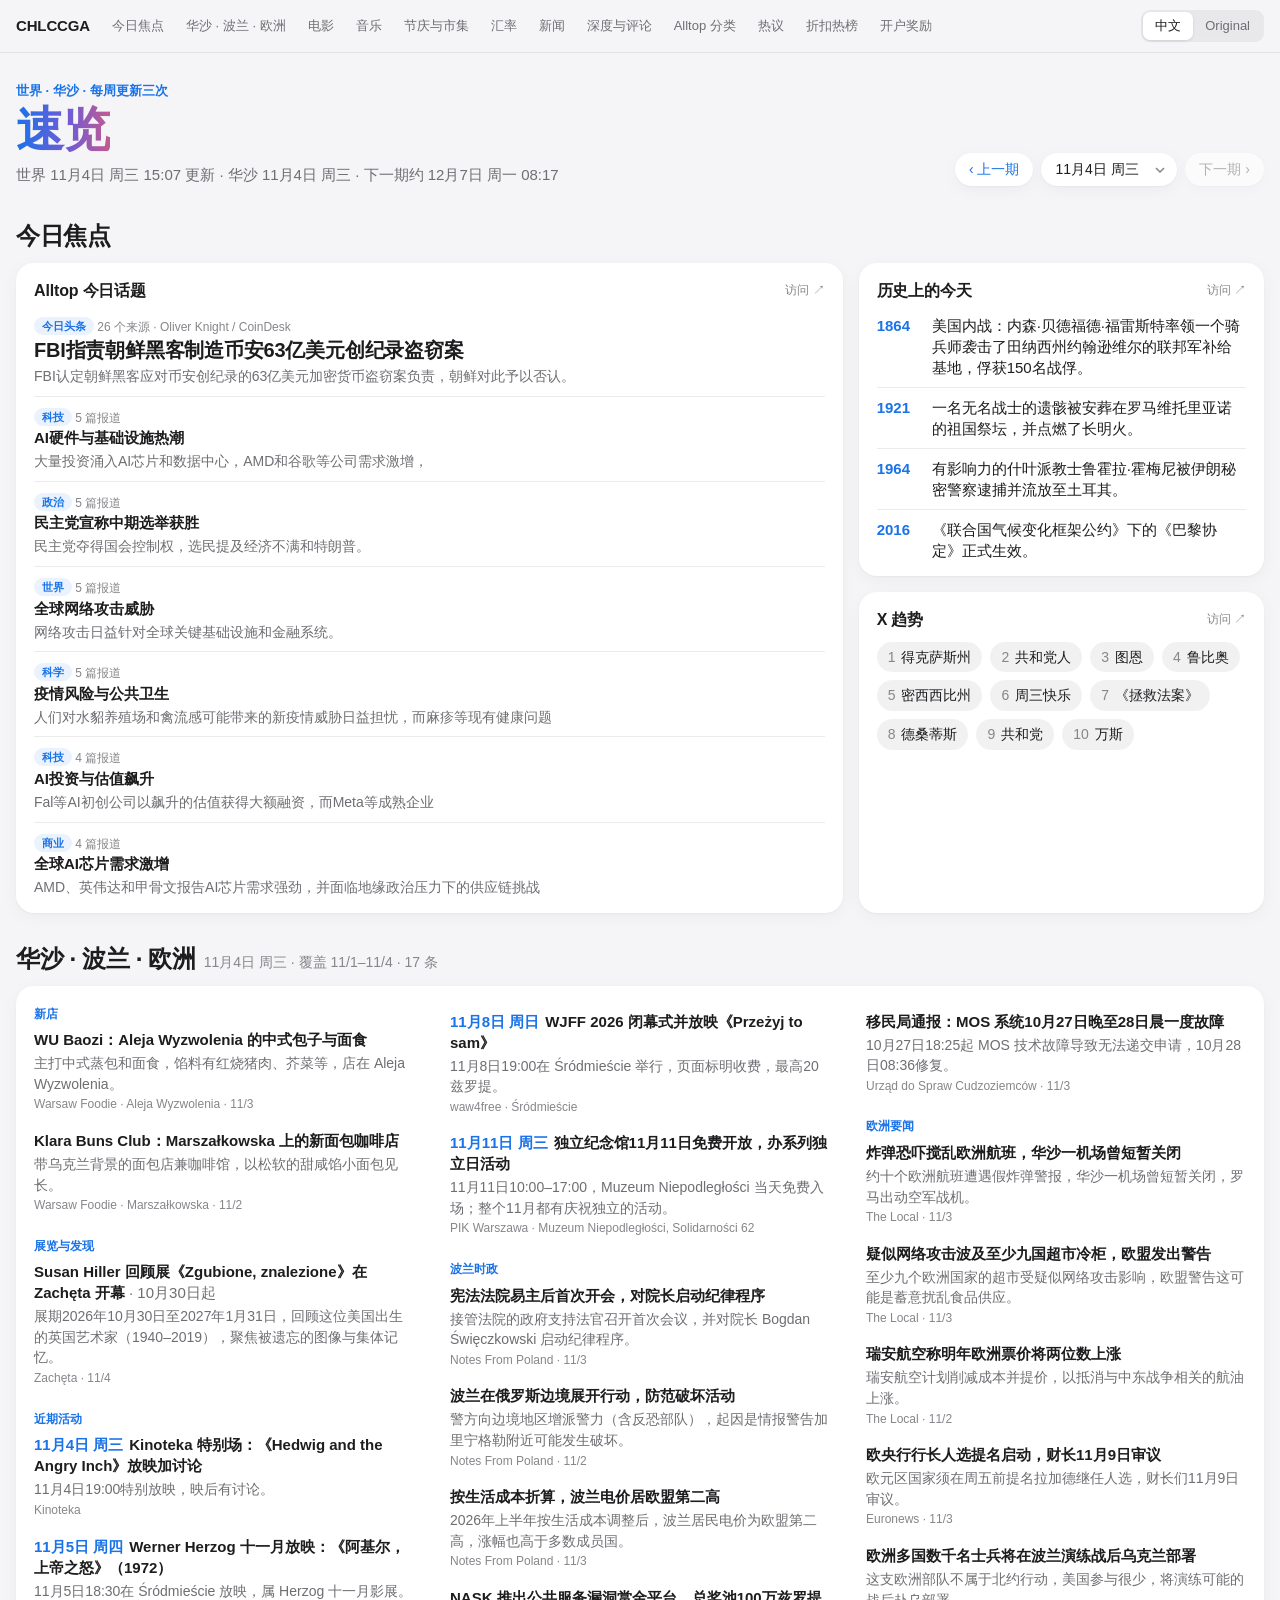
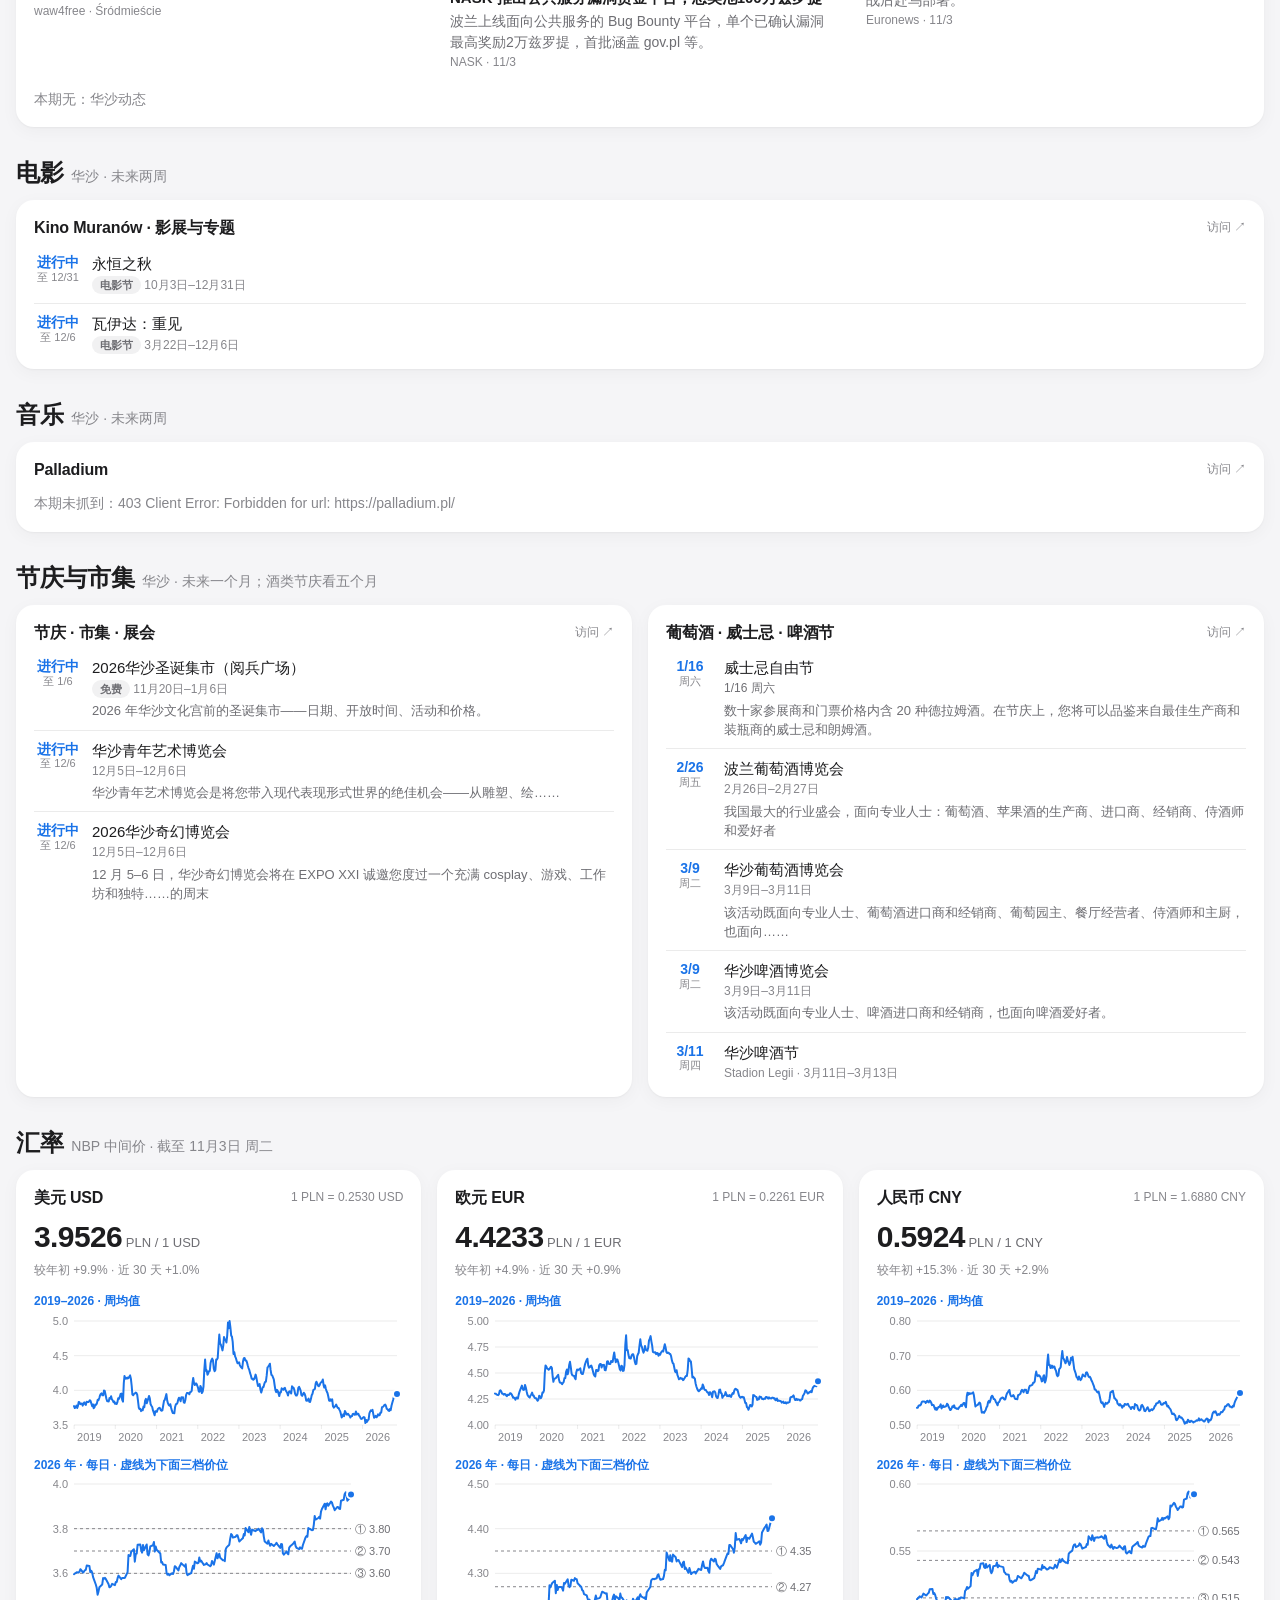
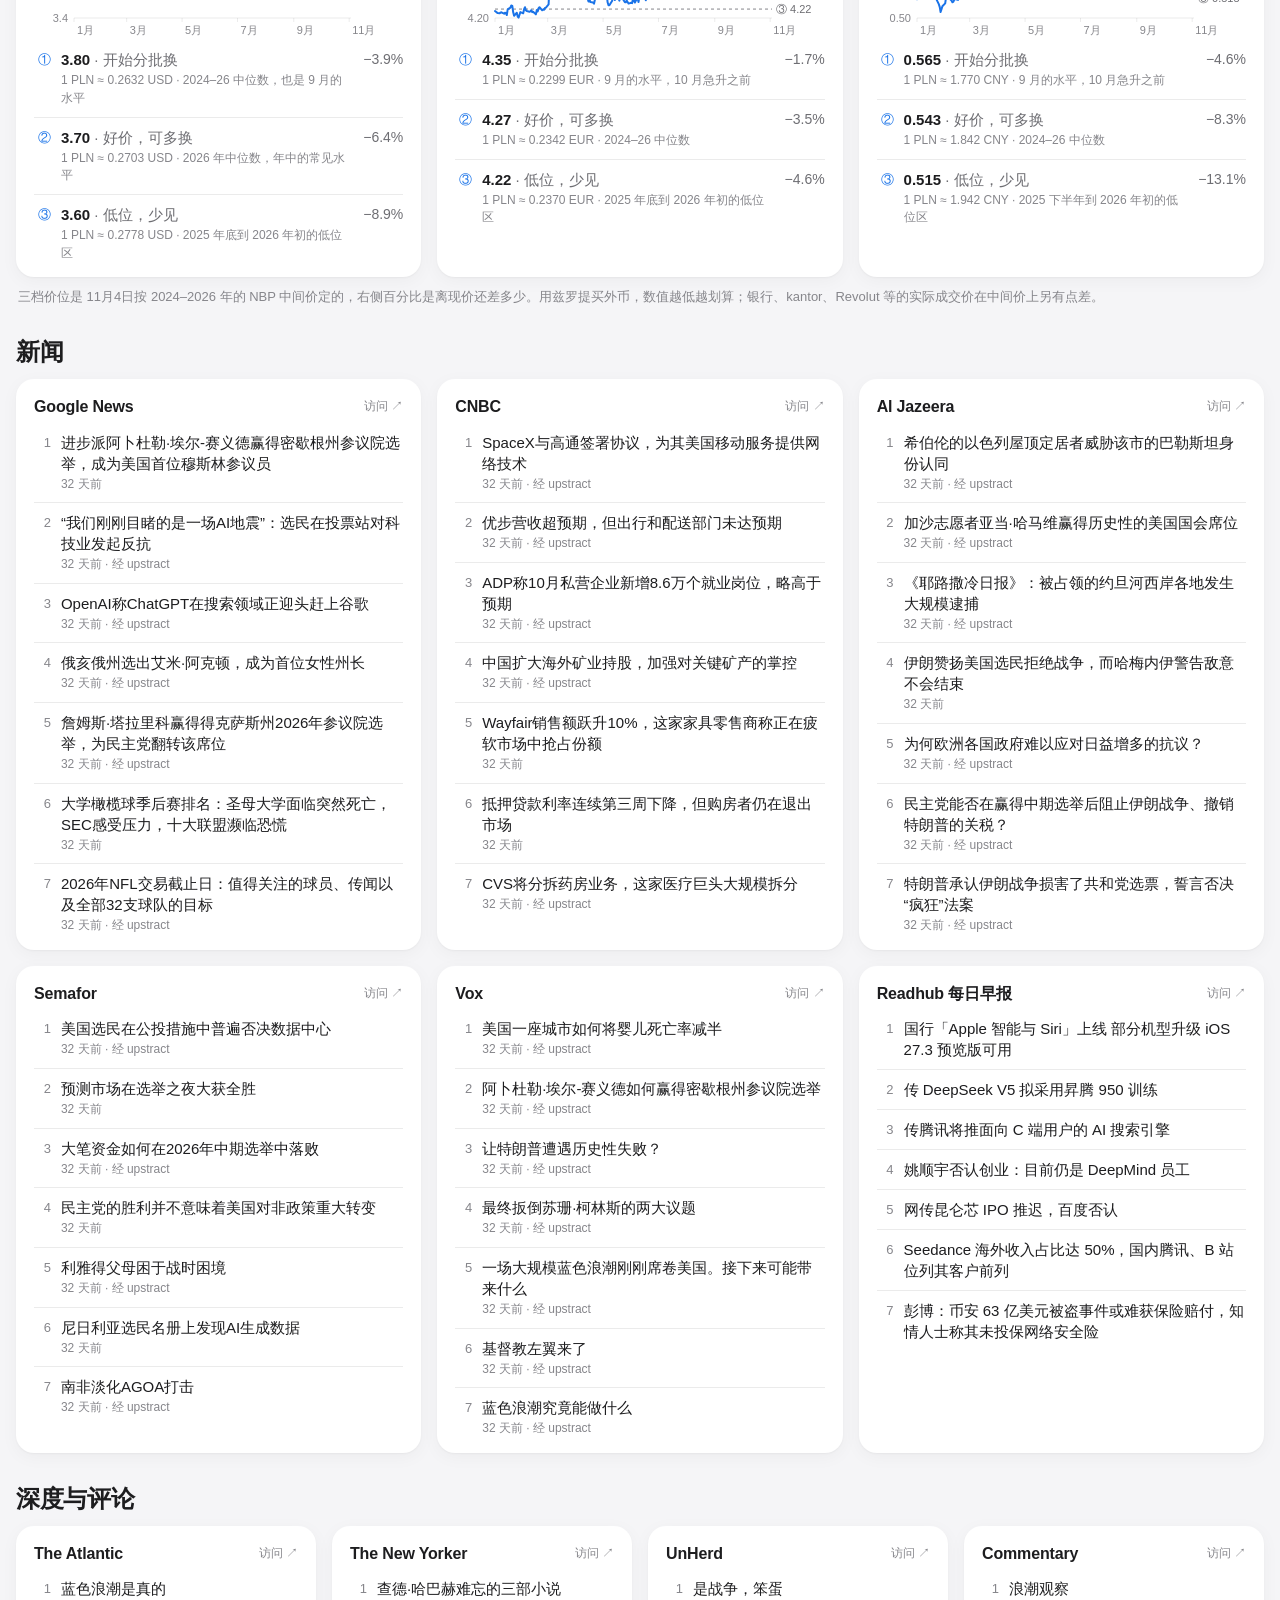
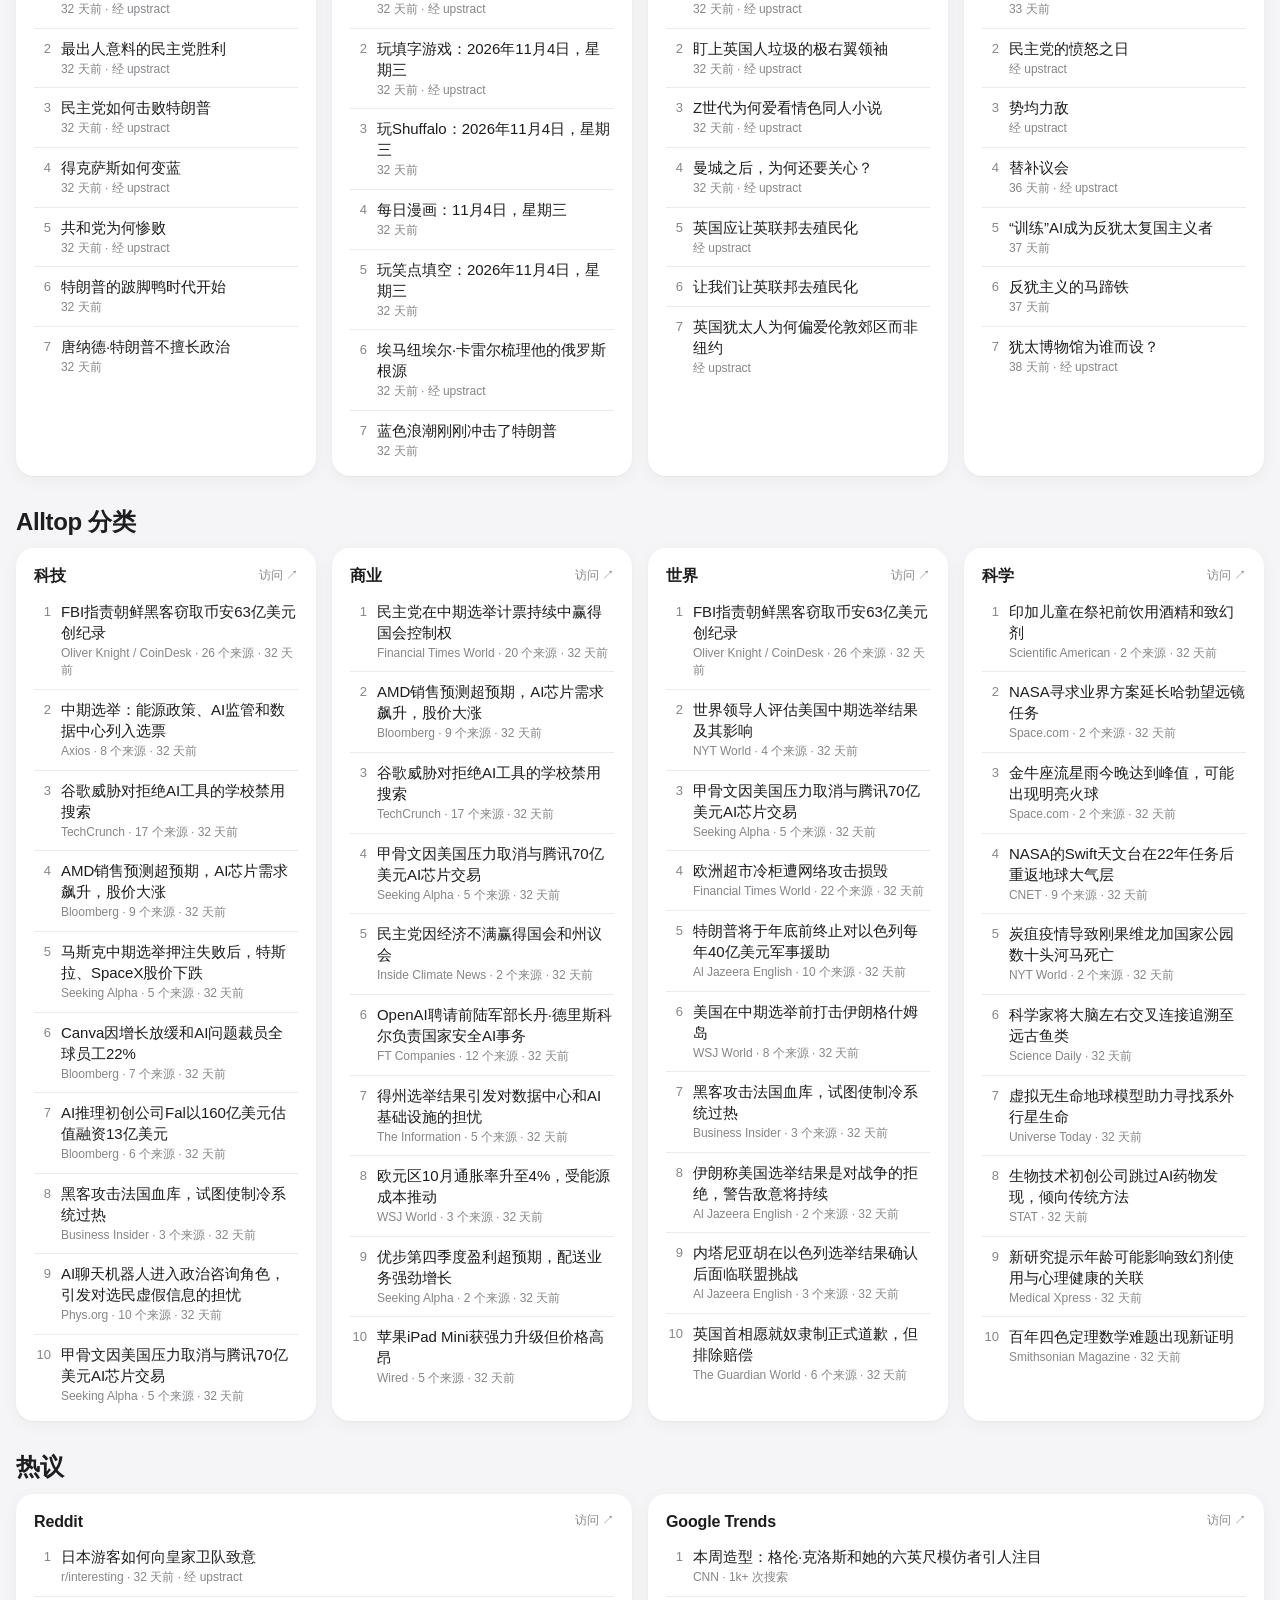
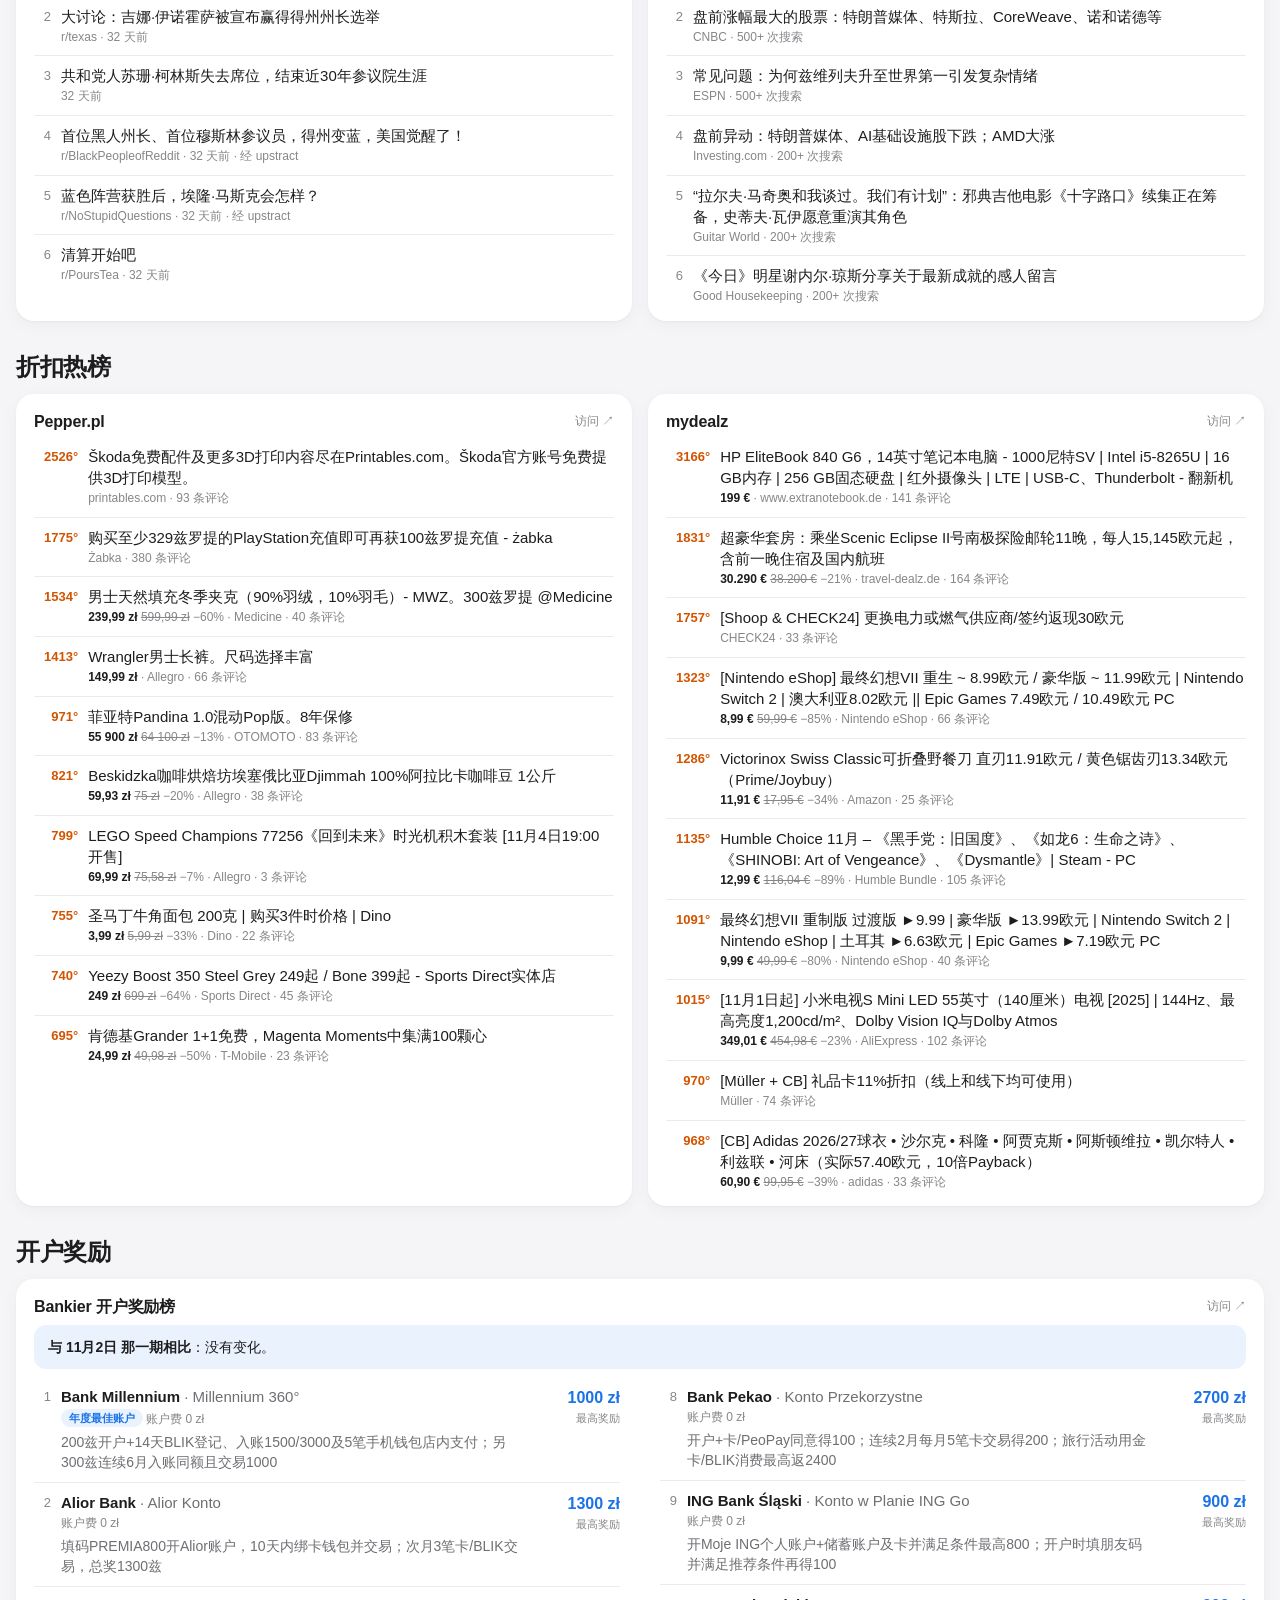
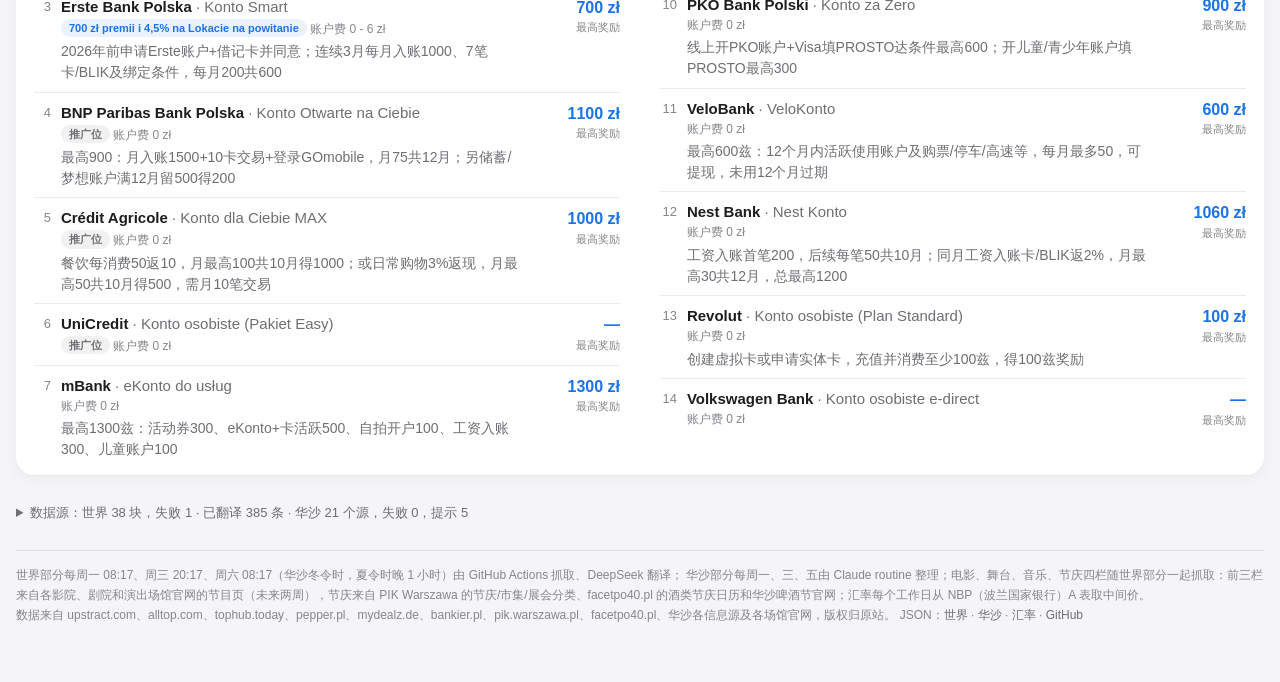
==== commit b4cc1fb9: "feat(brief): reuse translations from the last three issues A string (with the same description, for " ====
--- a/index.html
+++ b/index.html
@@ -609,7 +609,7 @@
   if (brief) {
     const failed = brief.blocks.filter(b => b.status === "fail").length;
     sum.push(`世界 ${brief.blocks.length} 块，失败 ${failed}`);
-    if (tr.done != null) sum.push(`已翻译 ${tr.done} 条${tr.missing ? `，未翻译 ${tr.missing} 条` : ""}`);
+    if (tr.done != null) sum.push(`已翻译 ${tr.done} 条${tr.reused ? `（${tr.reused} 条沿用前几期）` : ""}${tr.missing ? `，未翻译 ${tr.missing} 条` : ""}`);
   }
   const sites = ((w && w.sources) || []).filter(s => !runErrors.includes(s));
   if (sites.length) sum.push(`华沙 ${sites.length} 个源，失败 ${sites.filter(s => s.status === "fail").length}，提示 ${sites.filter(s => s.status === "warn").length}`);
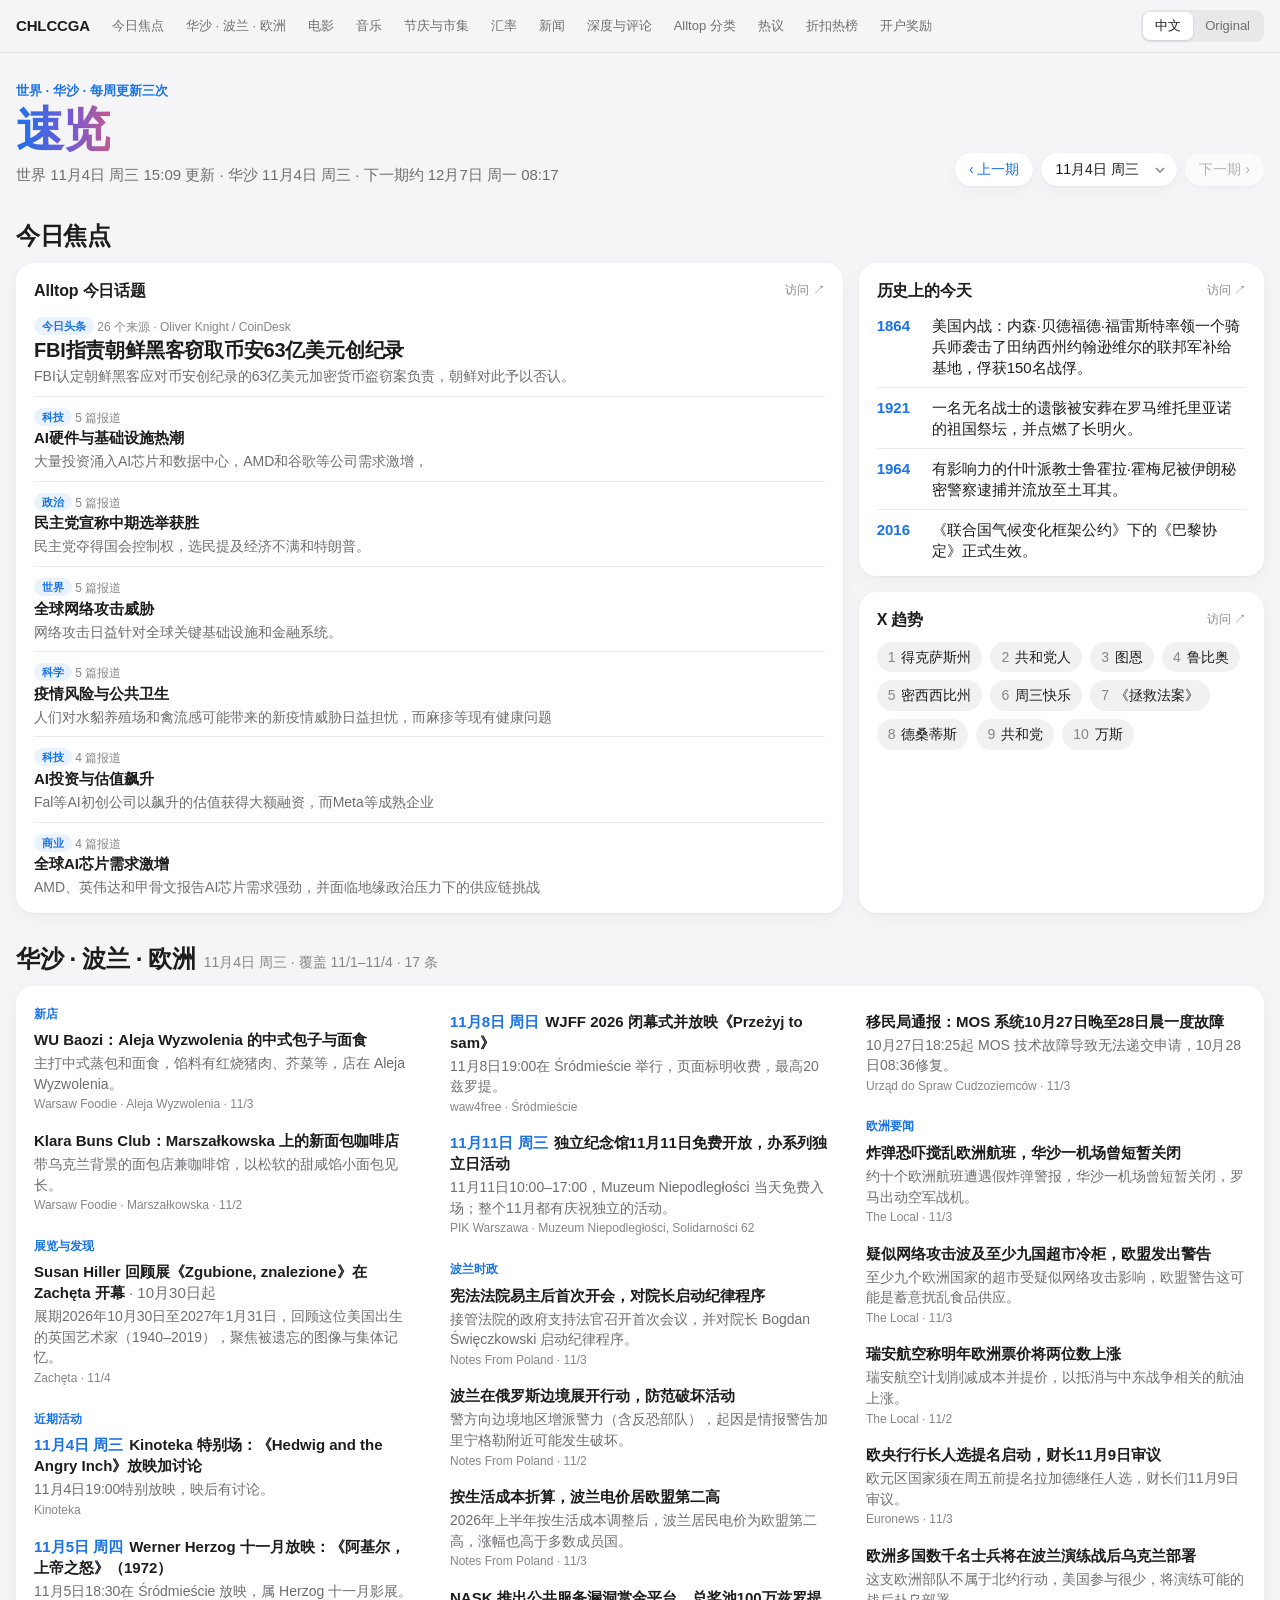
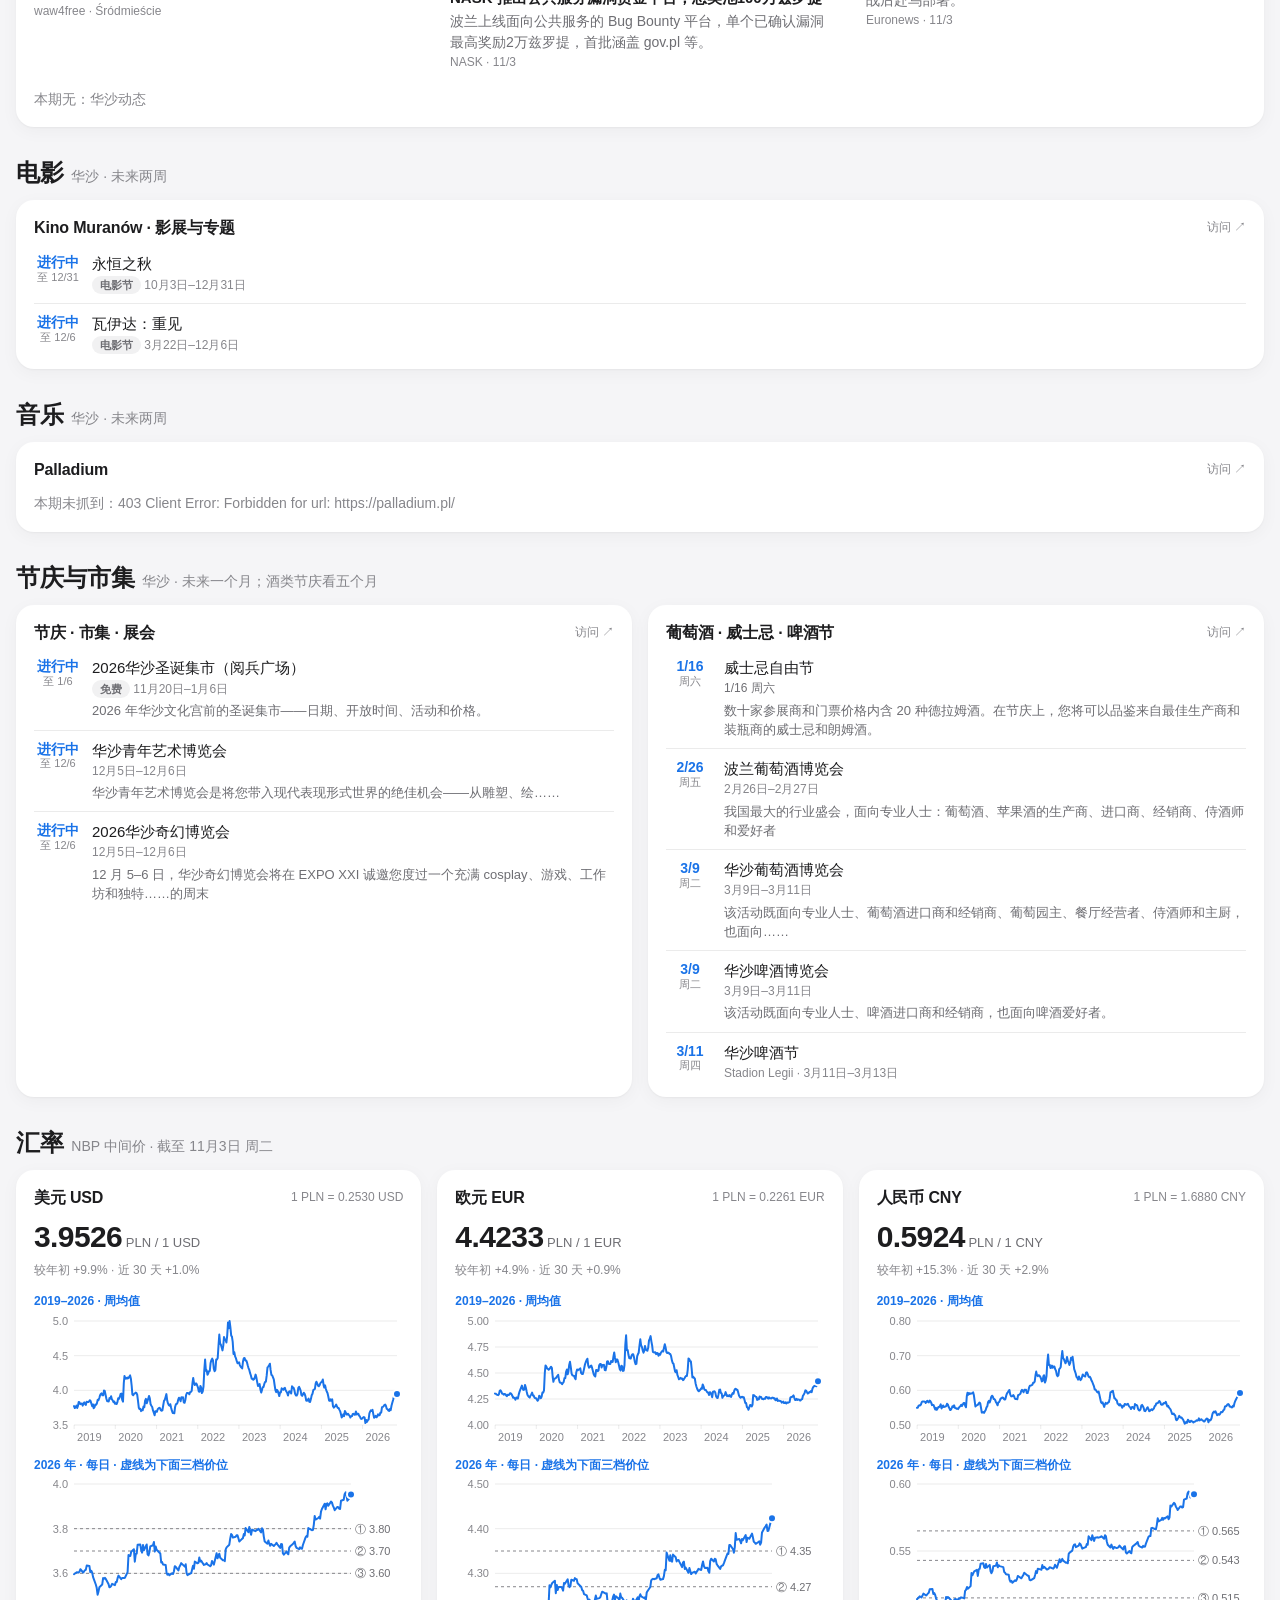
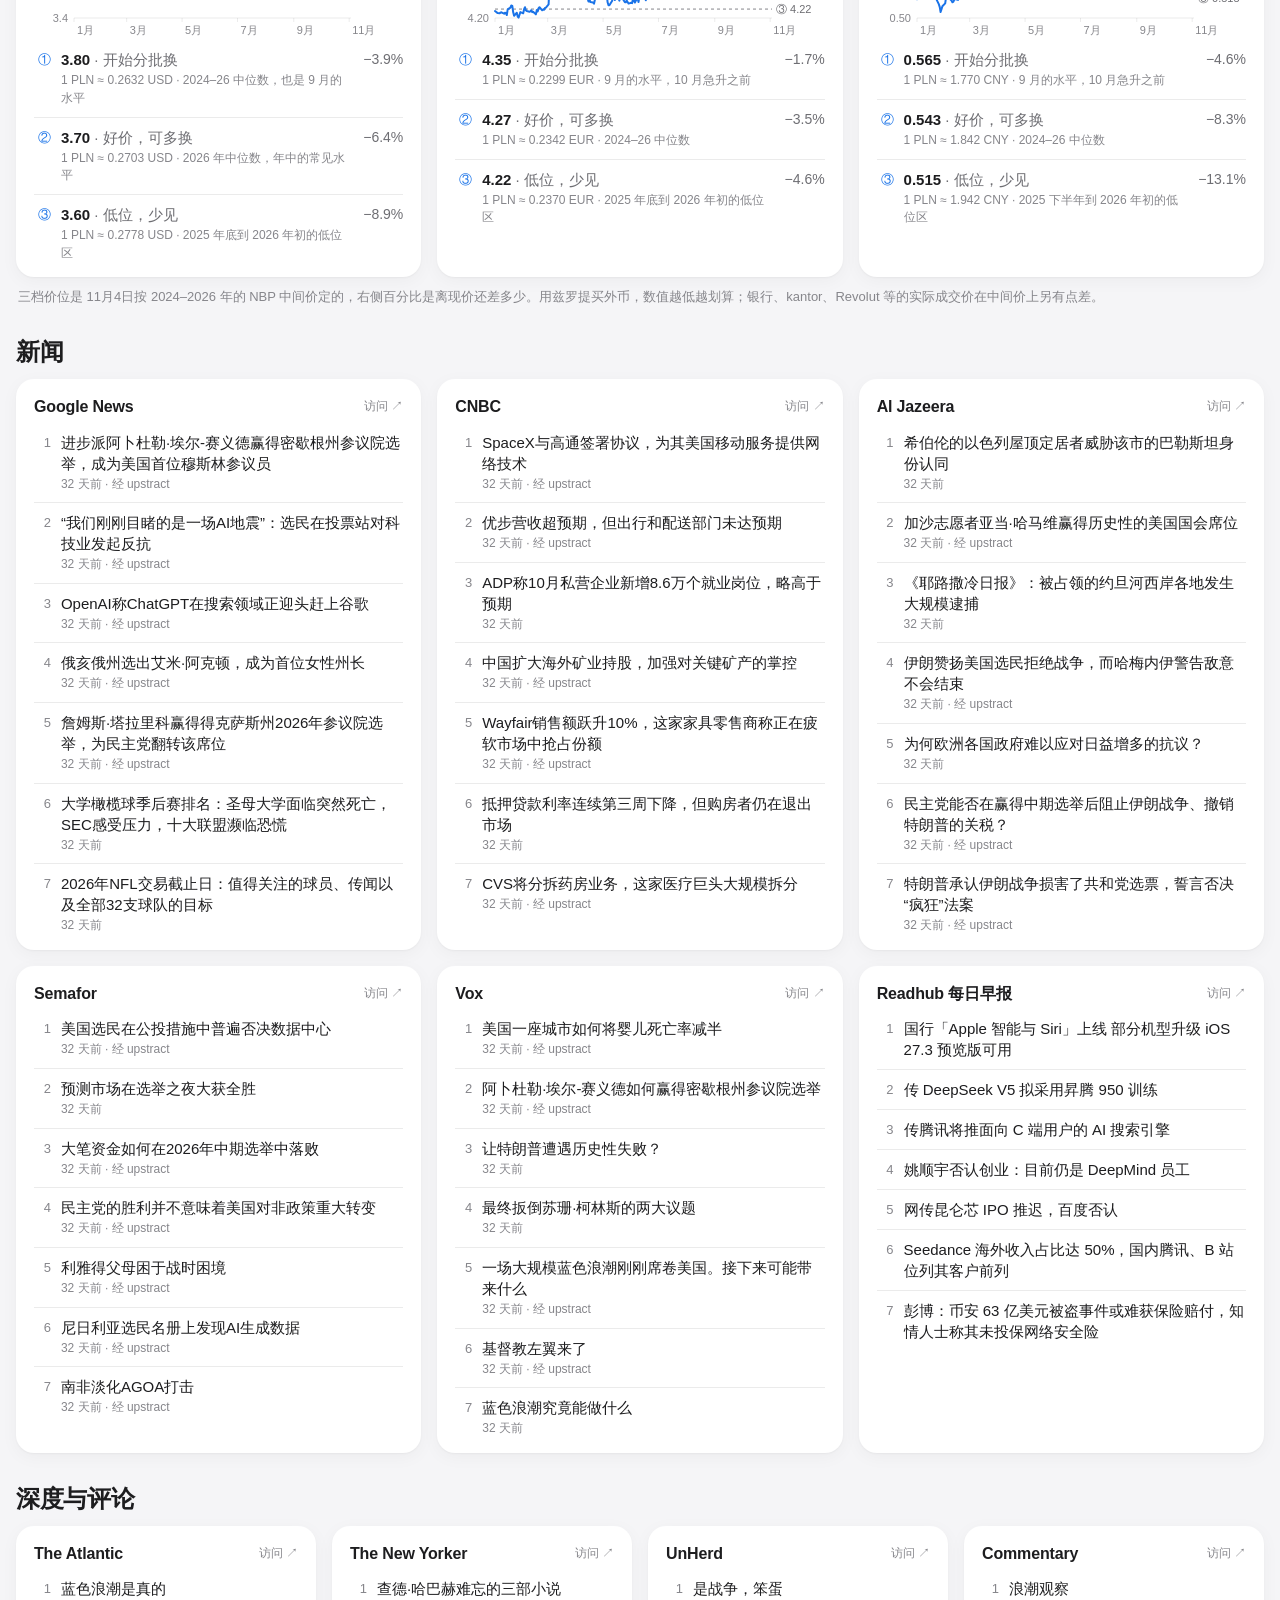
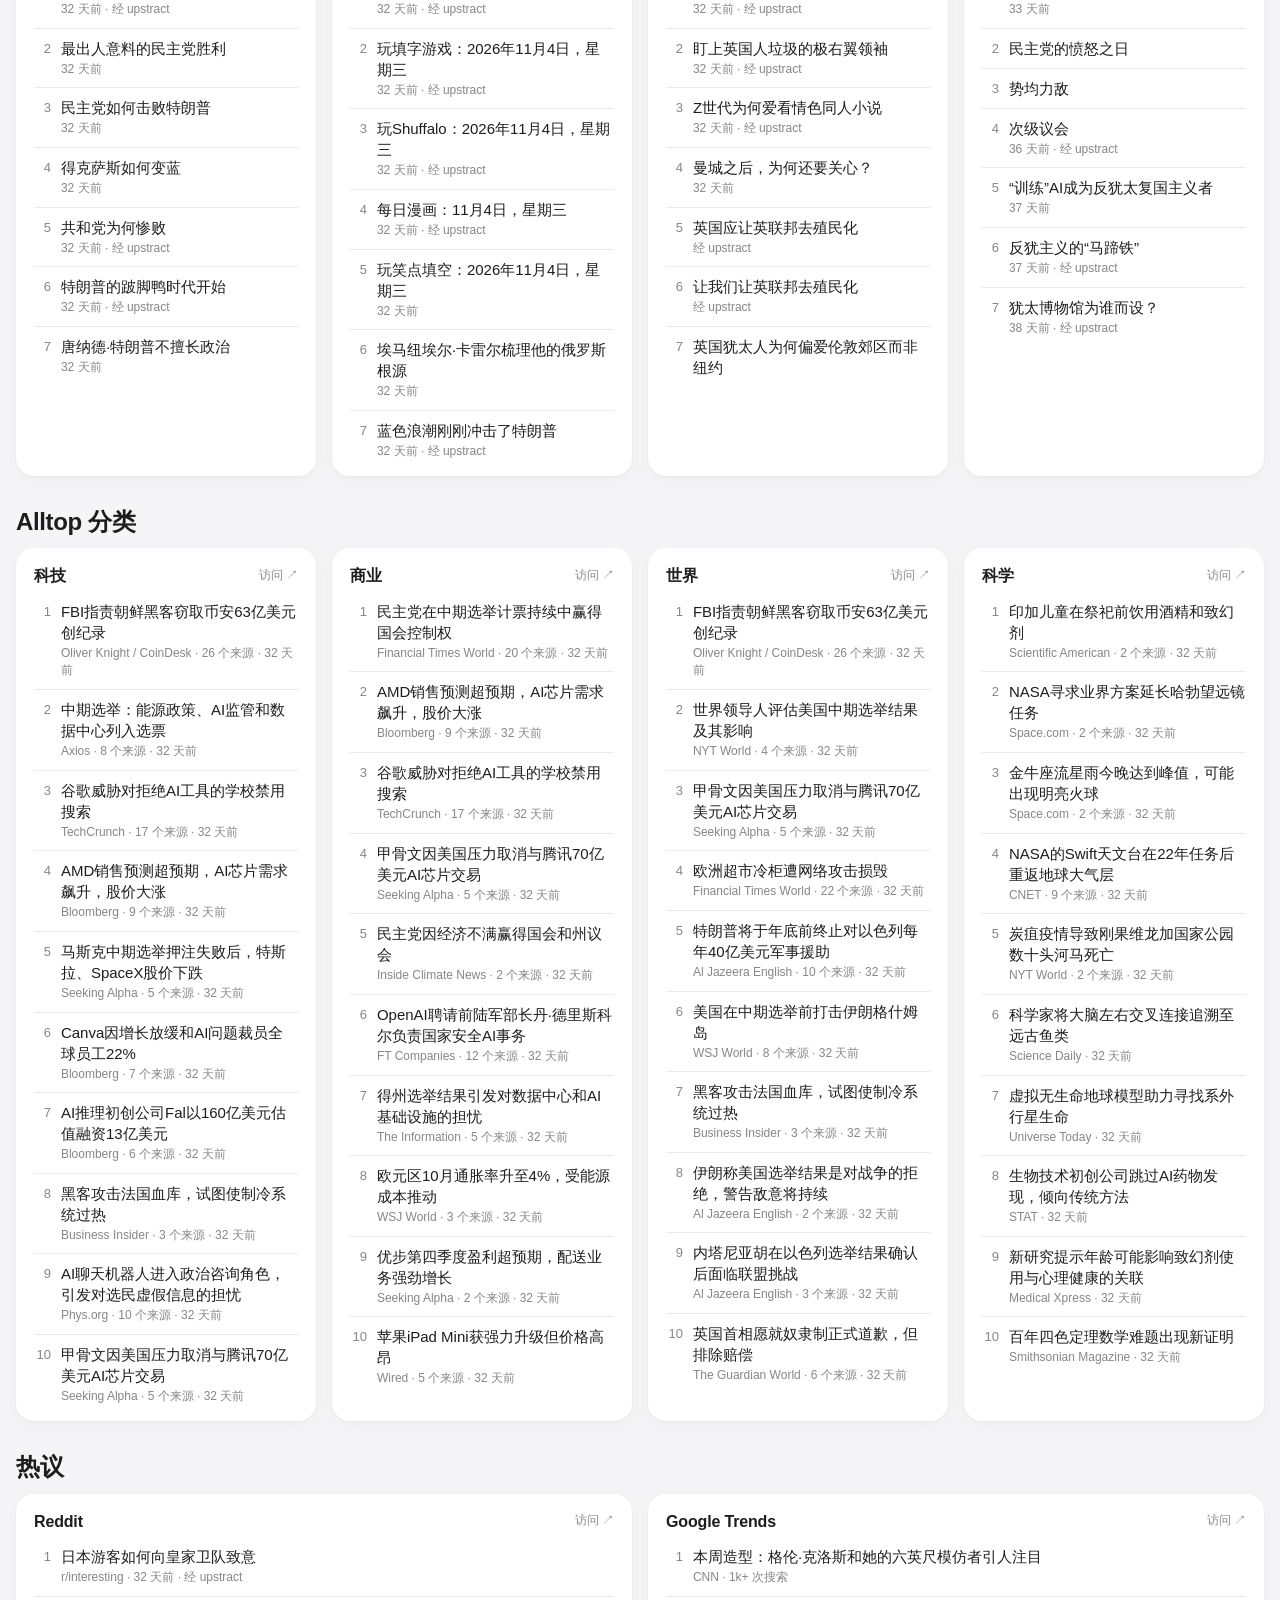
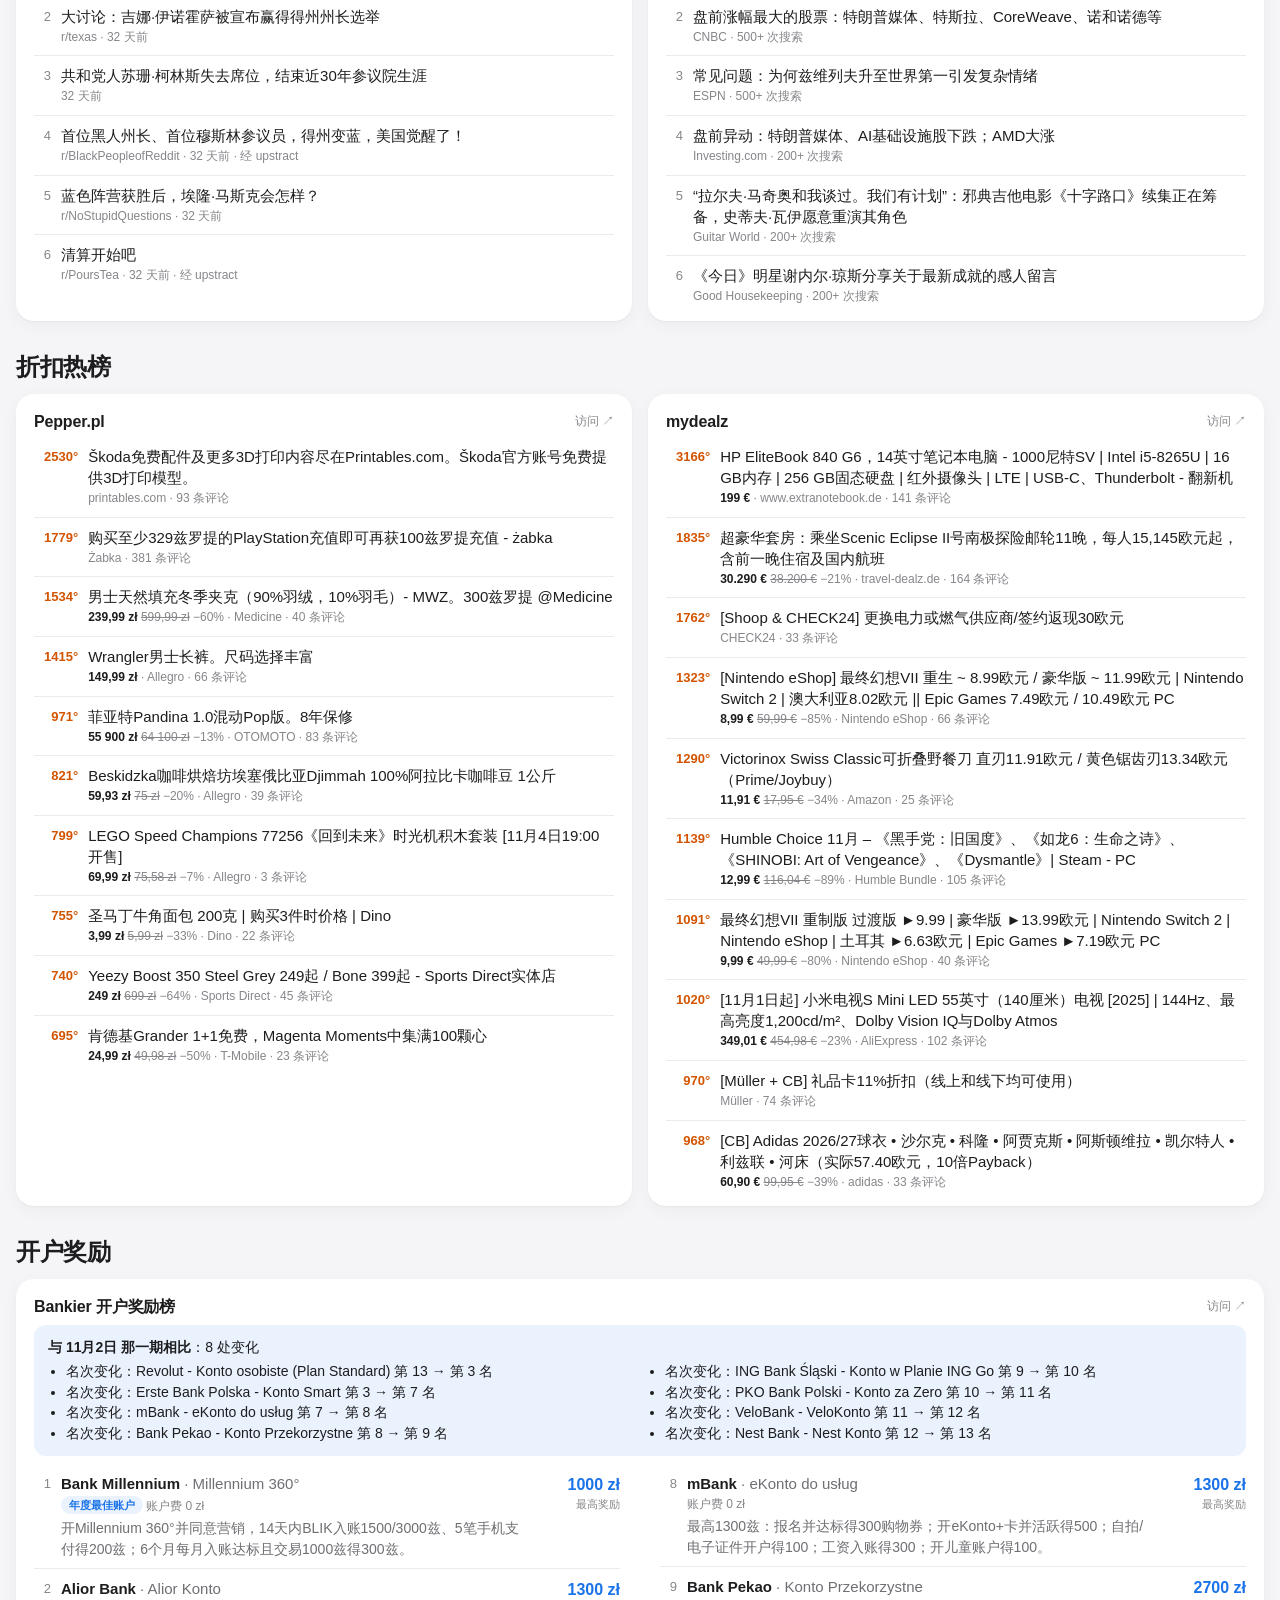
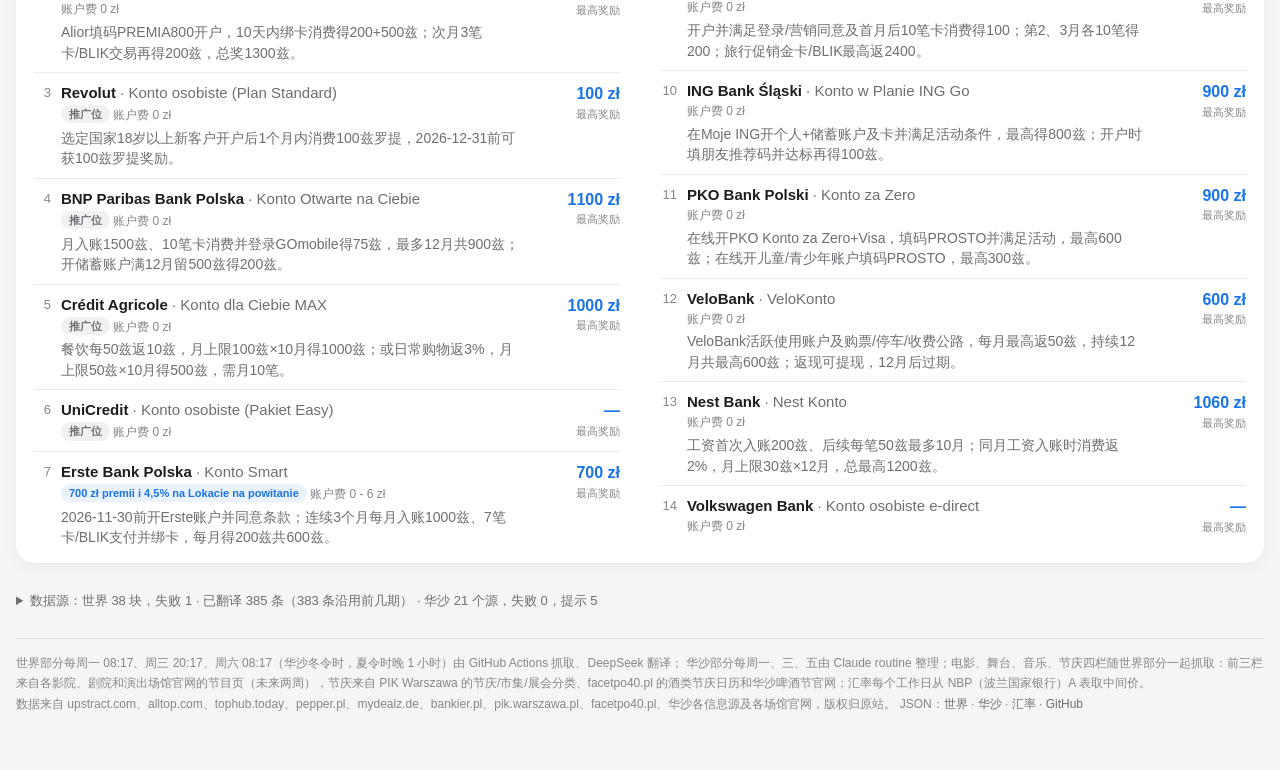
==== commit df66530b: "feat(brief): watched-film card (The Pervert's Guide to Utopias) sources.yaml `watch`: every issue se" ====
--- a/index.html
+++ b/index.html
@@ -543,6 +543,30 @@
   return sec;
 }
 
+// ---------- watched films (brief.watch): this issue's check of Warsaw cinema pages + news written by hand ----------
+function renderWatch(w) {
+  const card = cardShell(`追踪 · ${w.name}`, w.link, "watch");
+  const auto = el("p", "watch-line");
+  const ok = w.checked.filter(c => c.ok);
+  if (w.hits.length) {
+    auto.append(el("span", "tag en", "华沙有动静"), ` 本期在 ${[...new Set(w.hits.map(h => h.name))].join("、")} 的页面里搜到了：`);
+    card.append(auto);
+    const ul = el("ul", "watch-hits");
+    w.hits.forEach(h => { const li = el("li"); li.append(link(h.url, null, h.name), `：…${h.text}…`); ul.append(li); });
+    card.append(ul);
+  } else {
+    auto.append(el("span", "tag gray", "华沙暂无"), ` 本期查了 ${ok.length} 个页面（${ok.map(c => c.name).join("、")}），都还没有这部片。`);
+    card.append(auto);
+  }
+  const failed = w.checked.filter(c => !c.ok);
+  if (failed.length) card.append(el("p", "watch-line dim", `本期没抓到：${failed.map(c => c.name).join("、")}`));
+  const note = el("p", "watch-line");
+  note.append(el("b", null, `${dateText(w.asof, false)}查到的消息：`), w.note);
+  (w.sources || []).forEach(([name, url], i) => note.append(i ? " · " : " 来源：", link(url, null, name)));
+  card.append(note);
+  return card;
+}
+
 // ---------- page ----------
 function render() {
   const { date, dates, brief, w, fx } = S;
@@ -588,7 +612,11 @@
   // Warsaw: the digest, then the local what's-on groups, then exchange rates — all after the first world group.
   const afterFirst = () => {
     if (w) content.append(renderWarsaw(w));
-    groups.filter(g => g.local).forEach(g => content.append(groupOf(g)));
+    groups.filter(g => g.local).forEach(g => {
+      const sec = groupOf(g);
+      if (g.id === "film") (brief.watch || []).forEach(w => sec.insertBefore(renderWatch(w), sec.lastChild));
+      content.append(sec);
+    });
     if (fx) content.append(renderFx(fx));
   };
   const world = groups.filter(g => !g.local);
@@ -619,6 +647,8 @@
     const ul = el("ul");
     brief.blocks.forEach(b => ul.append(el("li", b.status === "fail" ? "fail" : "ok",
       `${b.name}：${b.status === "ok" ? `${b.items.length} 条` : b.status === "idle" ? "近两周没有场次" : b.error}`)));
+    (brief.watch || []).forEach(w => ul.append(el("li", w.checked.every(c => c.ok) ? "ok" : "warn",
+      `追踪 ${w.name}：${w.checked.filter(c => c.ok).length}/${w.checked.length} 个页面，命中 ${w.hits.length} 处`)));
     if (tr.error) ul.append(el("li", "warn", `翻译：${tr.error}`));
     st.append(ul);
   }
--- a/assets/site.css
+++ b/assets/site.css
@@ -202,6 +202,14 @@
 .ev-meta .tag { max-width: 100%; overflow: hidden; text-overflow: ellipsis; white-space: nowrap; vertical-align: bottom; }
 .ev-sum { font-size: 13px; display: -webkit-box; -webkit-line-clamp: 2; -webkit-box-orient: vertical; overflow: hidden; }
 
+/* Watched film: one wide card at the top of the film section */
+.card.watch { margin-bottom: var(--gap); padding-bottom: 12px; }
+.watch-line { font-size: 14px; color: var(--text-2); margin: 6px 0 0; }
+.watch-line b { color: var(--text); font-weight: 600; }
+.watch-line a, .watch-hits a { color: var(--accent); }
+.watch-line.dim { font-size: 12px; color: var(--text-3); }
+.watch-hits { margin: 4px 0 0; padding-left: 18px; font-size: 13px; color: var(--text-2); }
+
 /* Exchange rates: one card per currency, two line charts each */
 .fx-now { padding: 2px 0 2px; }
 .fx-val { font-size: 30px; font-weight: 600; letter-spacing: -.02em; }
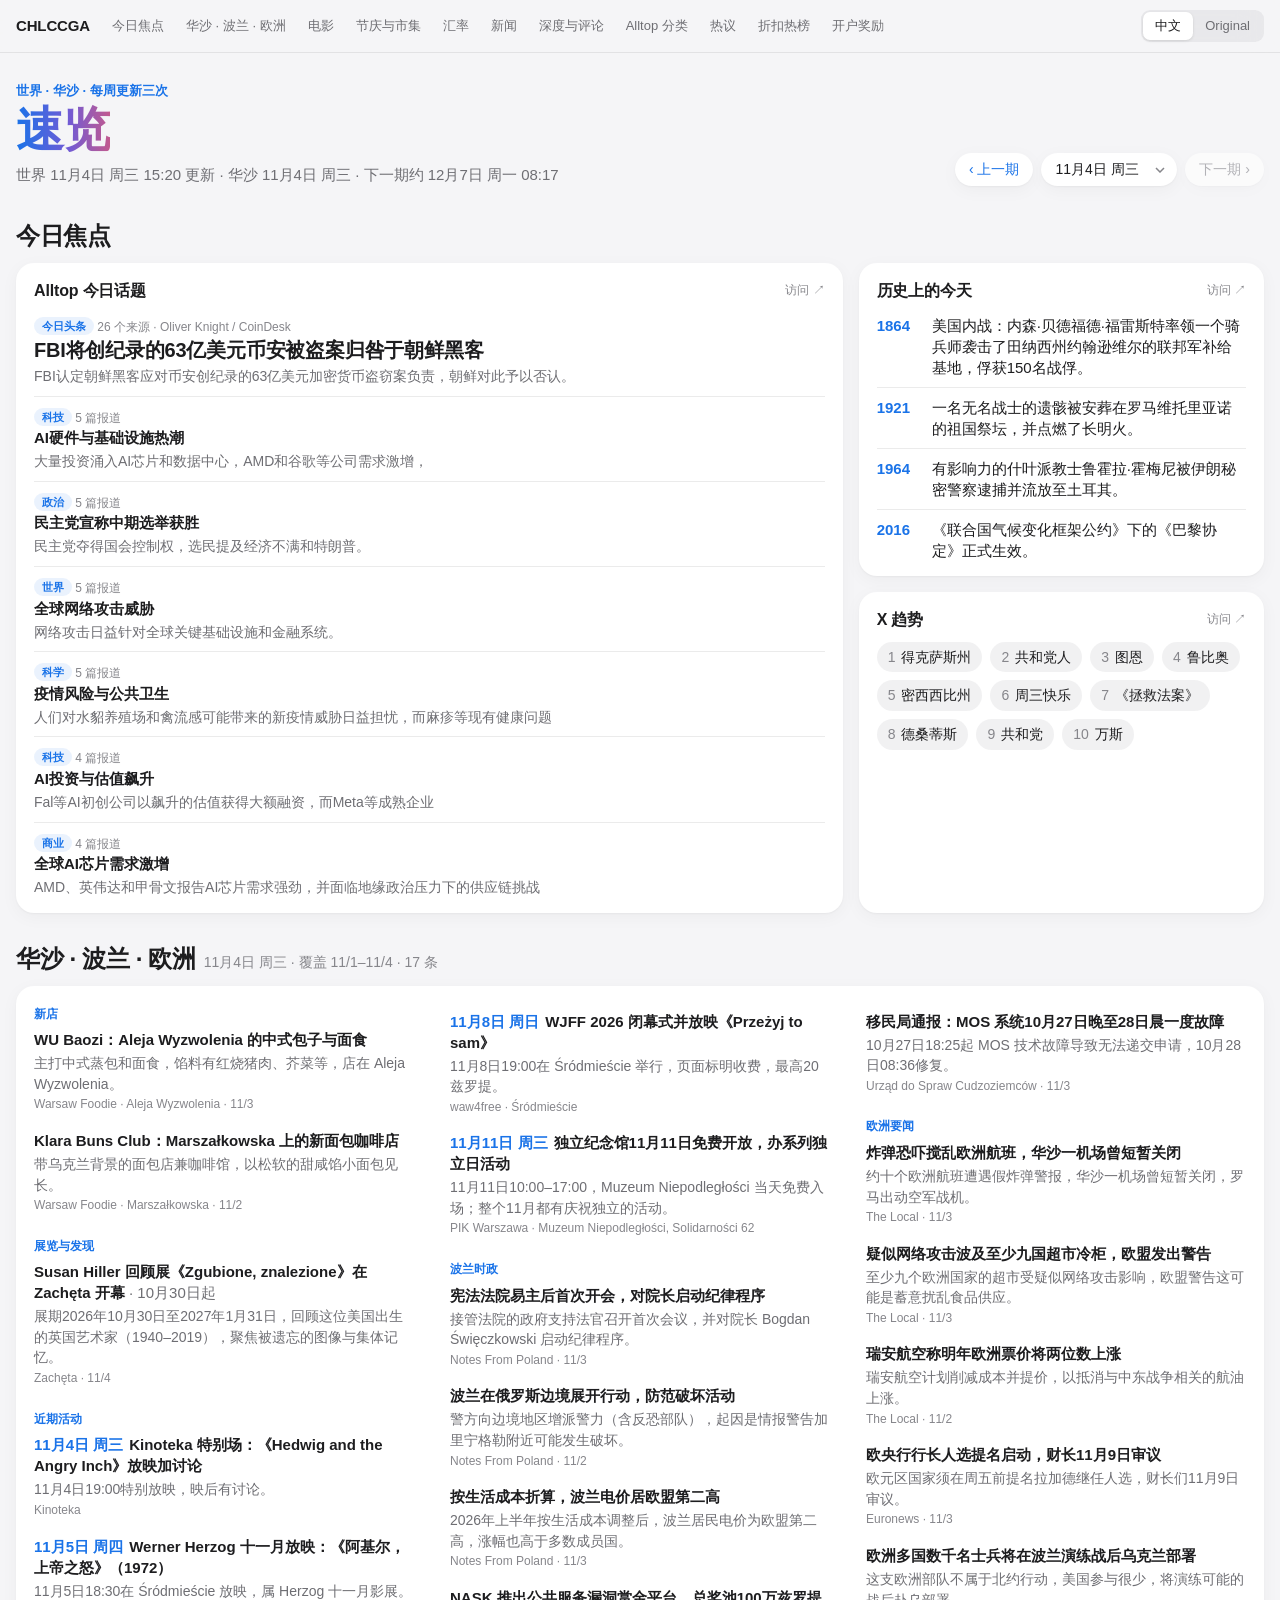
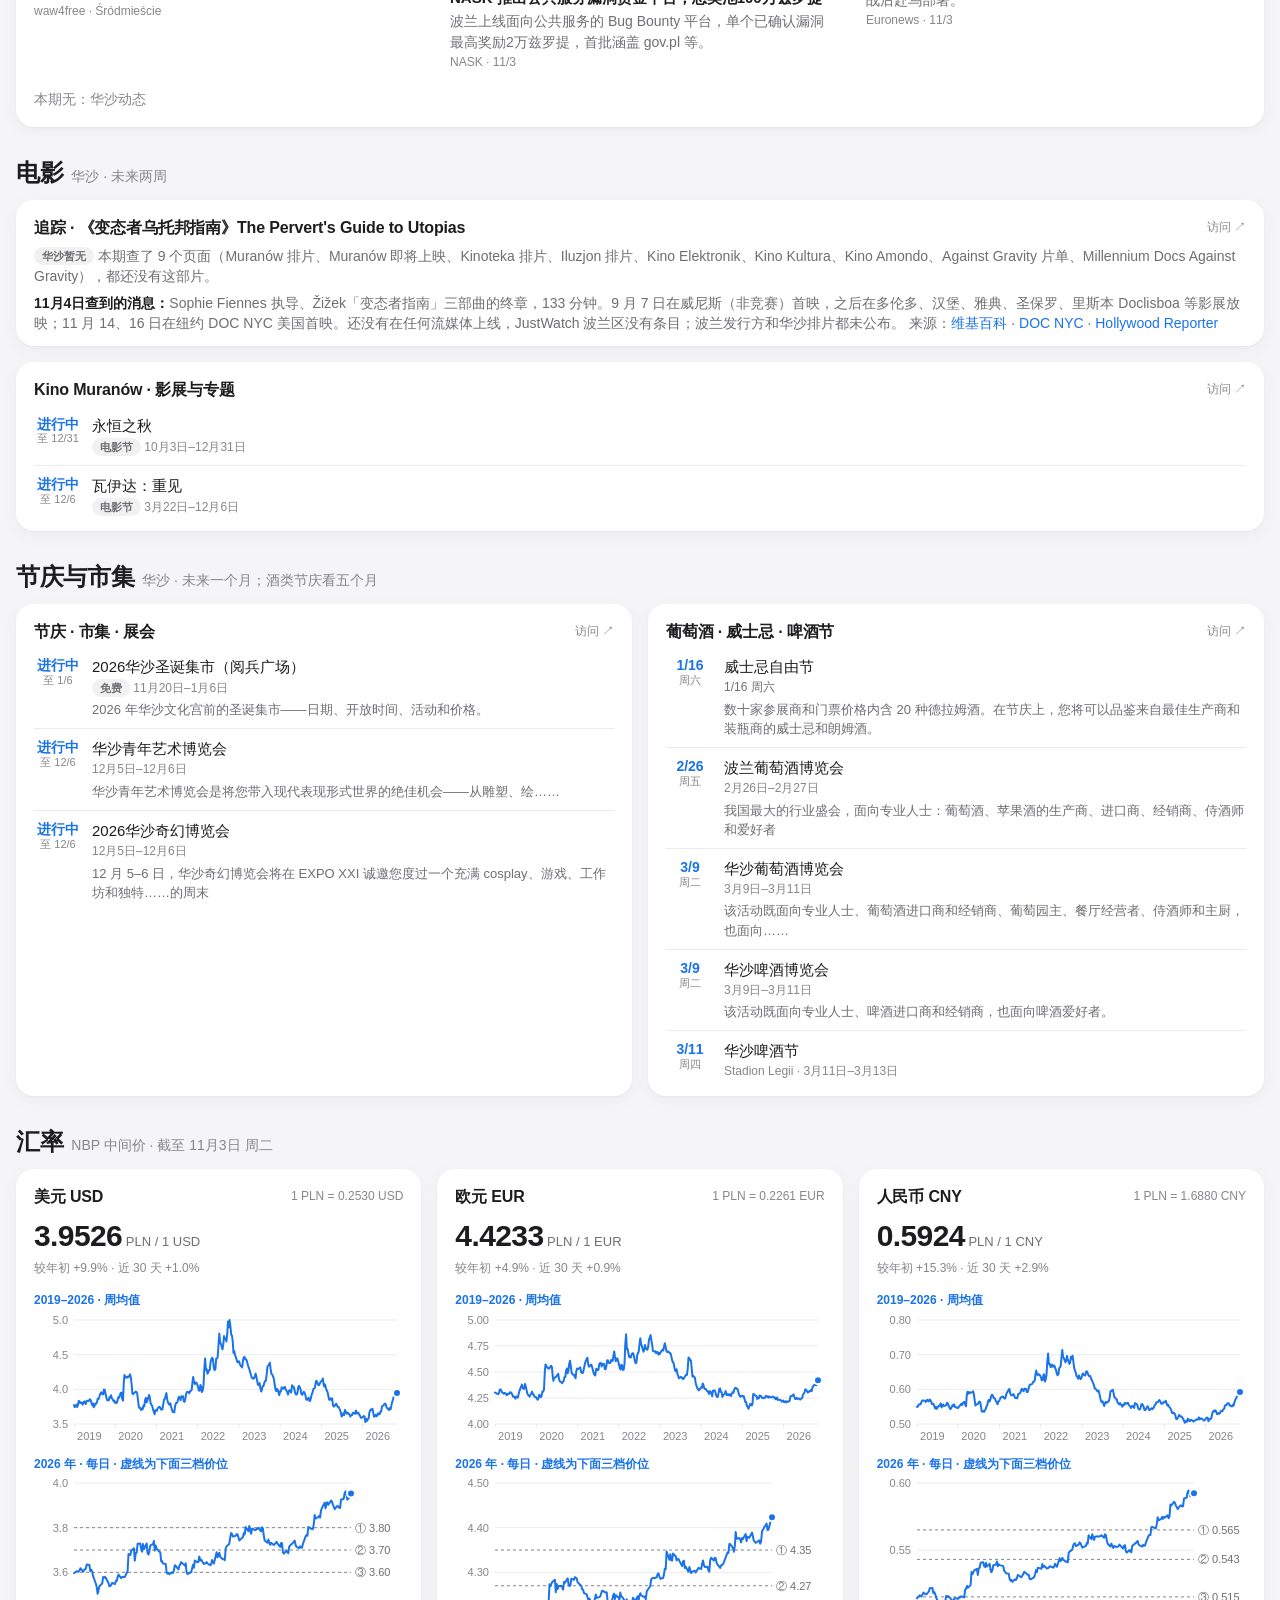
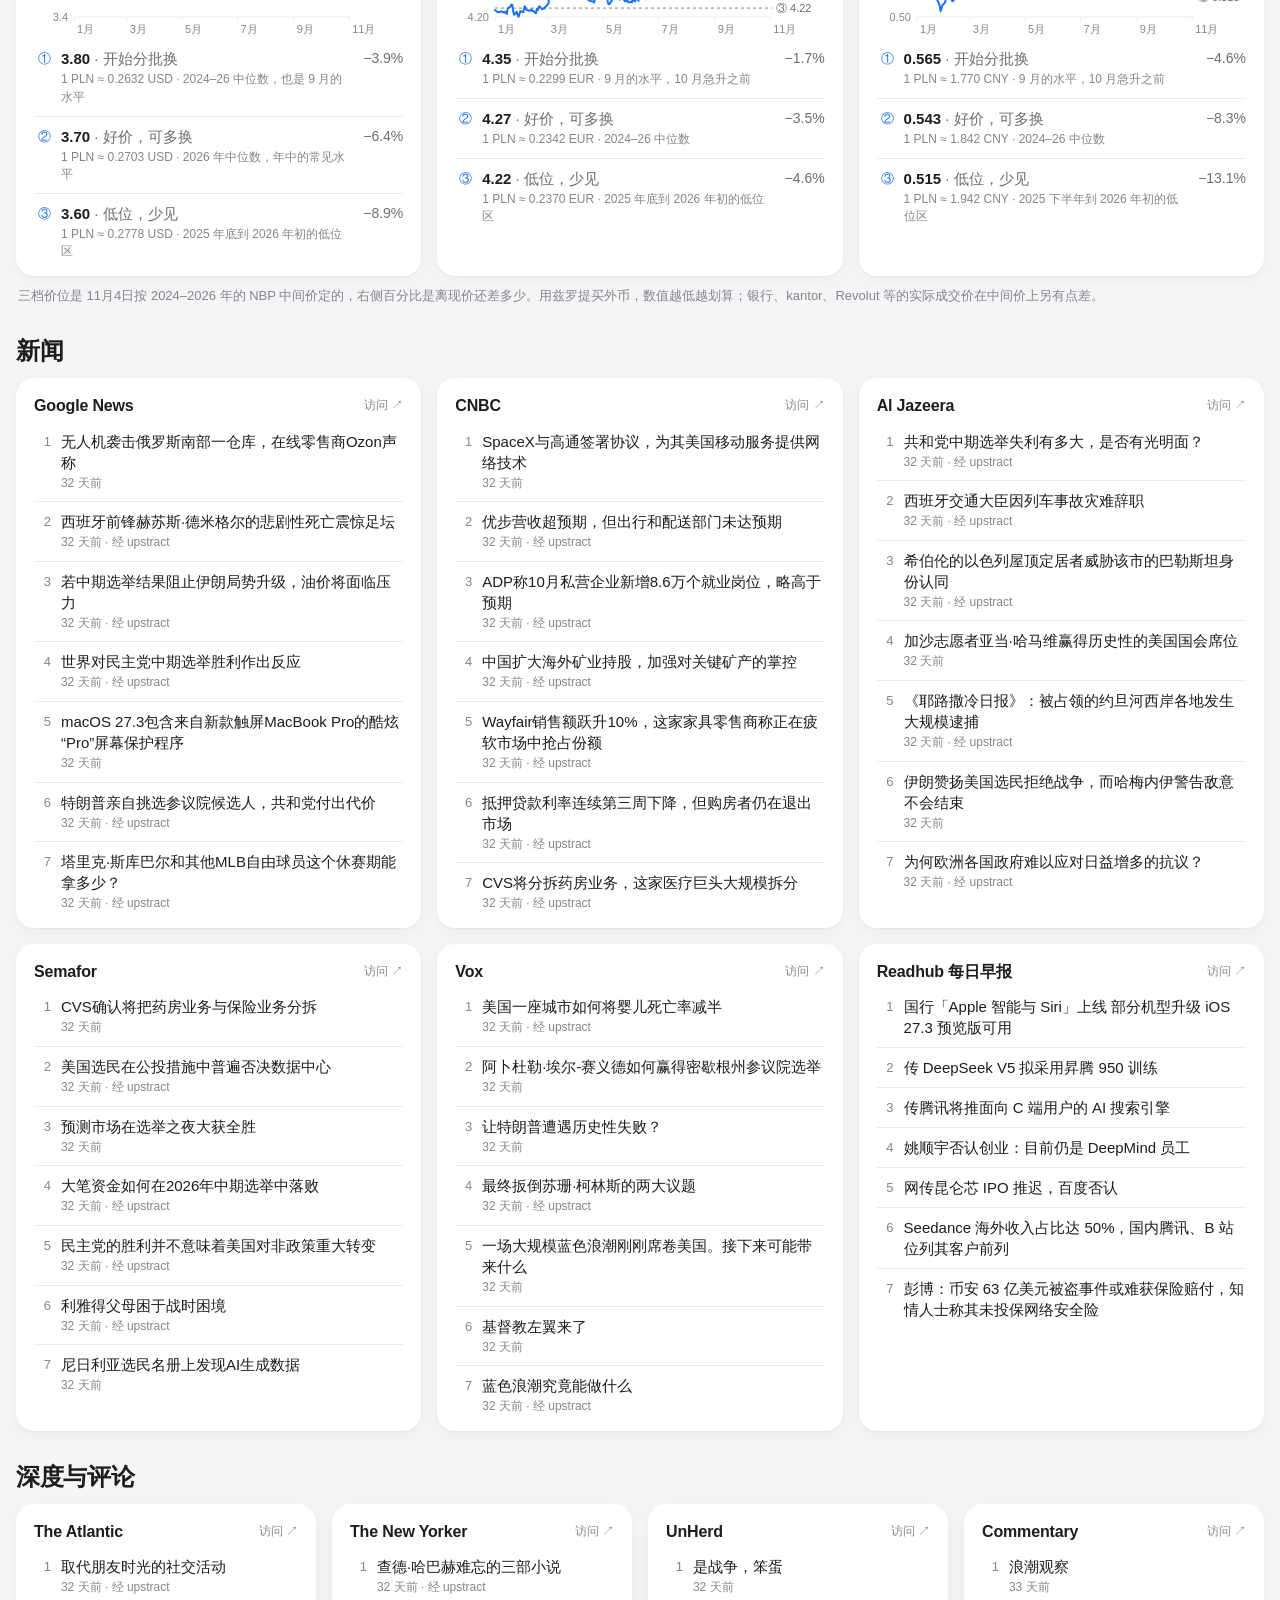
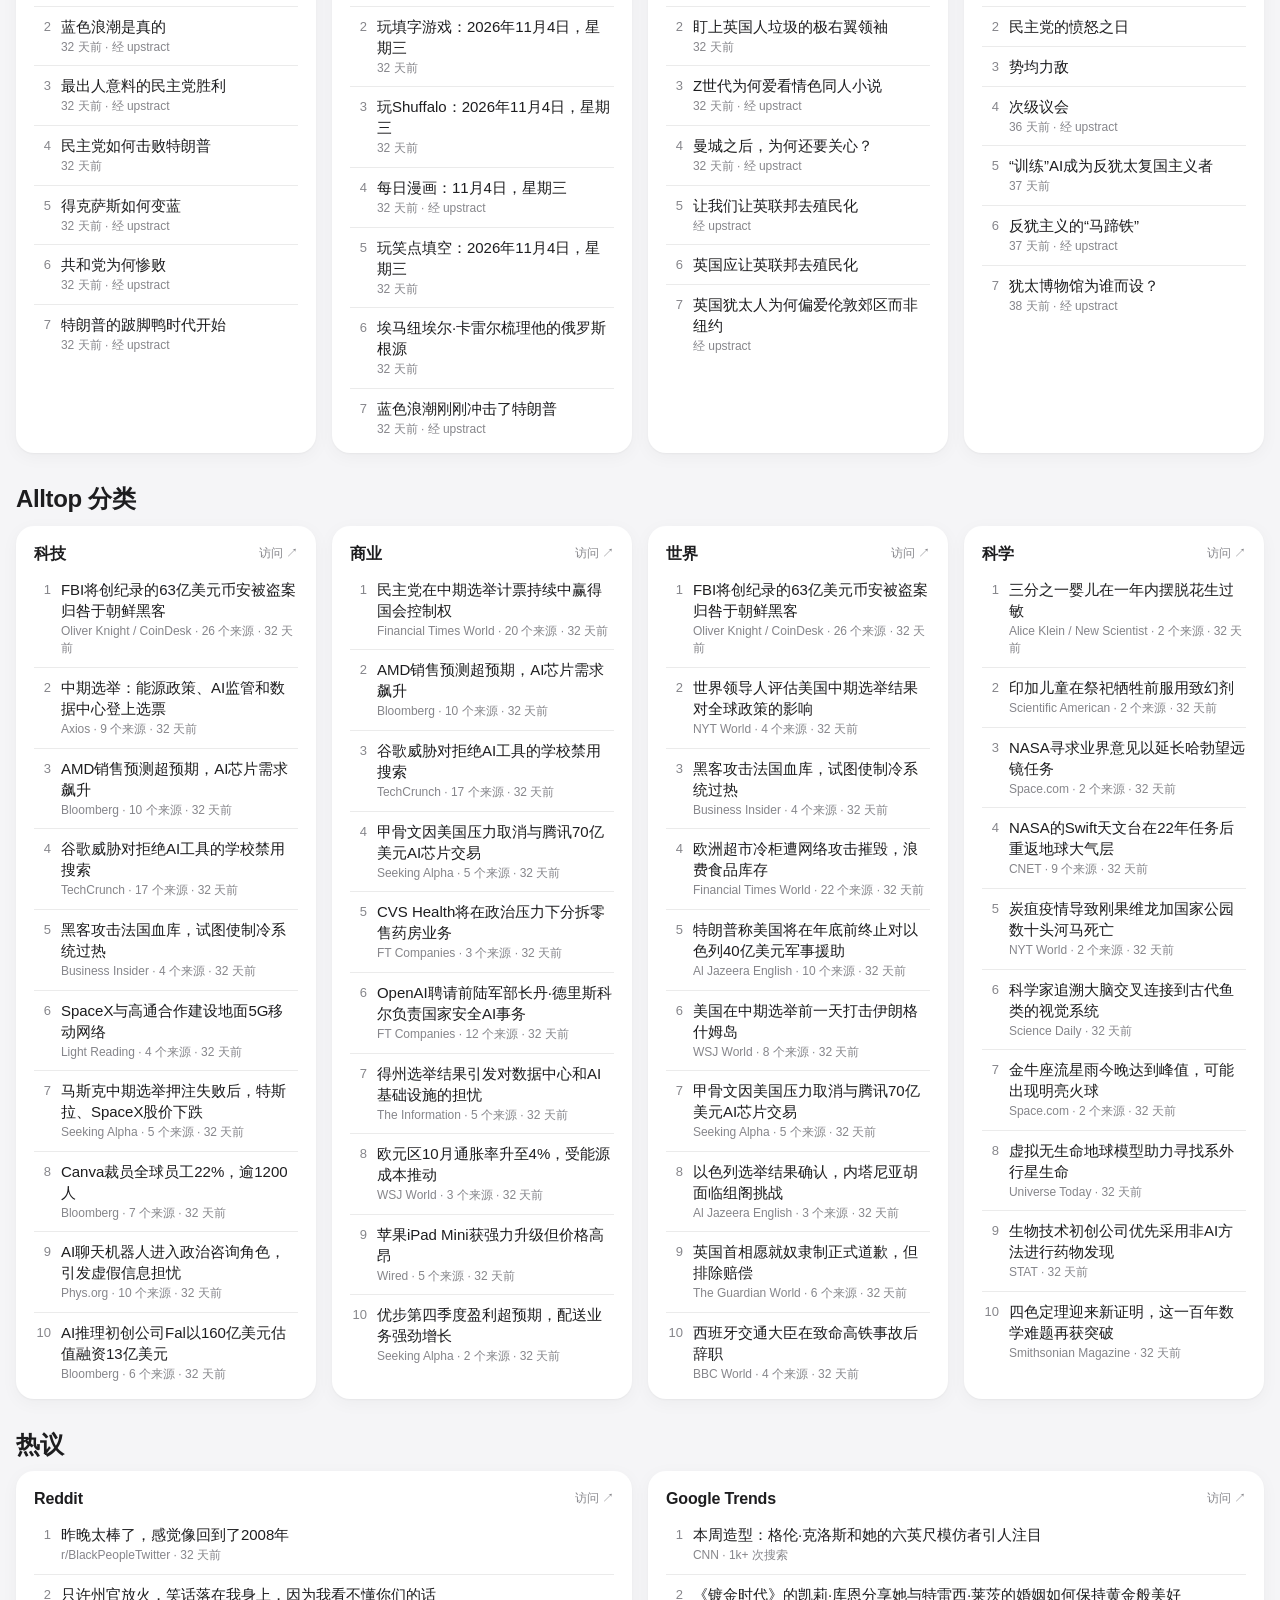
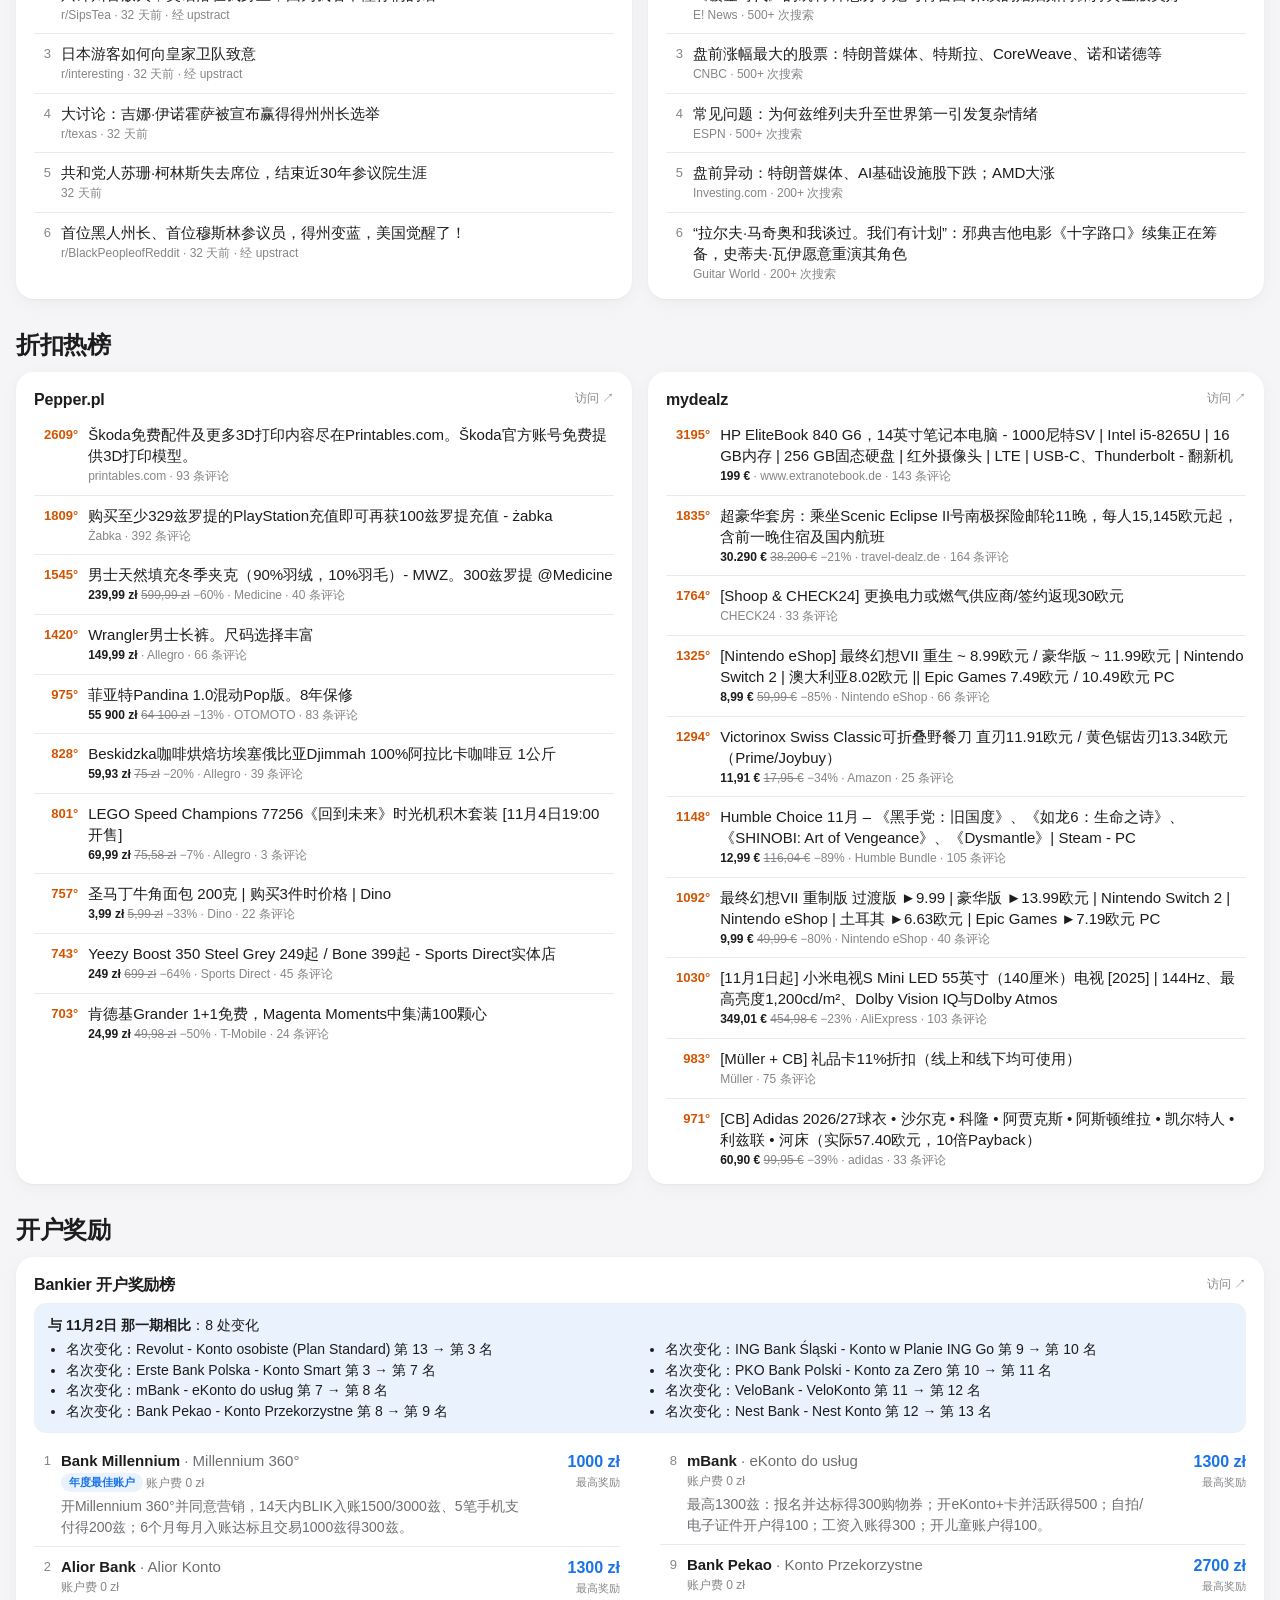
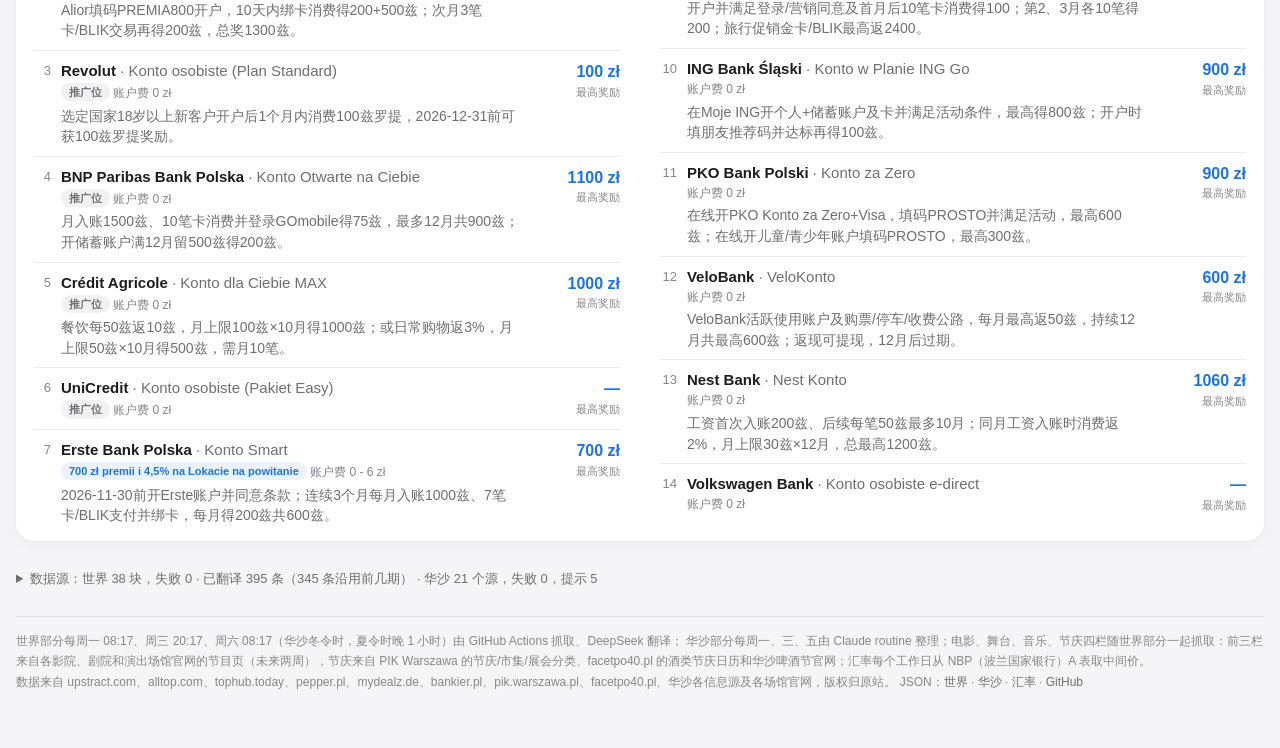
==== commit 5e3609ac: "feat(brief): protest notices for education and science (集会与抗议) Two Warsaw cards, shown only when som" ====
--- a/index.html
+++ b/index.html
@@ -157,6 +157,7 @@
     const b = el("div", "body");
     b.append(link(it.url, "t", zh(it, "title")));
     const parts = [
+      it.at && `${shortDate(it.at)} ${wd(it.at)}举行`,
       it.source,
       it.traffic && `${it.traffic} 次搜索`,
       it.count && `${it.count} 个来源`,
@@ -264,6 +265,7 @@
 }
 // An issue is read for up to two and a half days: on the latest one, drop shows that have already started.
 function upcoming(block) {
+  if (block.kind === "list" && block.status === "ok" && EV_NOW) return { ...block, items: block.items.filter(it => !it.at || it.at >= EV_TODAY) };
   if (block.kind !== "events" || block.status !== "ok" || !EV_NOW) return block;
   const items = block.items
     .map(it => it.shows ? { ...it, shows: it.shows.filter(s => s.at.length > 10 ? s.at >= EV_NOW : s.at >= EV_TODAY) } : it)
@@ -603,10 +605,20 @@
   document.getElementById("secnav").replaceChildren();
   const content = document.getElementById("content");
   content.replaceChildren();
-  // What's-on cards with nothing in the next two weeks (status idle, or all shows past) are left out.
+  // Cards with nothing to show are left out: what's-on with nothing in the next two weeks, protest notices with
+  // nothing coming up (status idle, or everything already past).
   EV_NOW = latest ? nowWarsaw() : "";
   EV_TODAY = latest ? EV_NOW.slice(0, 10) : (brief ? brief.date : "");
-  const blocks = brief ? brief.blocks.map(upcoming).filter(b => b.kind !== "events" || b.status === "fail" || b.items.length) : [];
+  const blocks = brief ? brief.blocks.map(upcoming).filter(b => b.status === "fail" || b.items.length) : [];
+  // A protest coming up is the one thing worth a notice at the top.
+  const protests = latest ? blocks.filter(b => b.group === "protest" && b.status === "ok" && b.items.length) : [];
+  if (protests.length) {
+    const days = protests.flatMap(b => b.items.map(it => it.at || (it.shows && it.shows[0].at) || "")).filter(d => d >= EV_TODAY).sort();
+    const n = el("div", "notice");
+    n.append(`教育与科研界有抗议即将举行${days.length ? `（最近一场 ${shortDate(days[0].slice(0, 10))} ${wd(days[0])}）` : ""}，`,
+      Object.assign(el("a", null, "看「集会与抗议」"), { href: "#g-protest" }));
+    notices.append(n);
+  }
   const groups = brief ? brief.groups.filter(g => blocks.some(b => b.group === g.id)) : [];
   const groupOf = g => renderGroup(g, blocks.filter(b => b.group === g.id), g.note);
   // Warsaw: the digest, then the local what's-on groups, then exchange rates — all after the first world group.
@@ -646,7 +658,7 @@
     st.append(el("h4", null, "世界"));
     const ul = el("ul");
     brief.blocks.forEach(b => ul.append(el("li", b.status === "fail" ? "fail" : "ok",
-      `${b.name}：${b.status === "ok" ? `${b.items.length} 条` : b.status === "idle" ? "近两周没有场次" : b.error}`)));
+      `${b.name}：${b.status === "ok" ? `${b.items.length} 条` : b.status === "idle" ? (b.group === "protest" ? "目前没有将要举行的" : "近两周没有场次") : b.error}`)));
     (brief.watch || []).forEach(w => ul.append(el("li", w.checked.every(c => c.ok) ? "ok" : "warn",
       `追踪 ${w.name}：${w.checked.filter(c => c.ok).length}/${w.checked.length} 个页面，命中 ${w.hits.length} 处`)));
     if (tr.error) ul.append(el("li", "warn", `翻译：${tr.error}`));
--- a/assets/site.css
+++ b/assets/site.css
@@ -102,6 +102,7 @@
 }
 .notice { margin: 12px 0 0; padding: 10px 14px; border-radius: 12px; font-size: 14px; background: var(--accent-soft); color: var(--text-2); }
 .notice.bad { background: rgba(217, 48, 37, .08); color: var(--bad); }
+.notice a { color: var(--accent); font-weight: 500; }
 
 /* ---------- sections and grid ----------
    Each section sets its column count from its card count (.c1–.c4) so rows are always full;
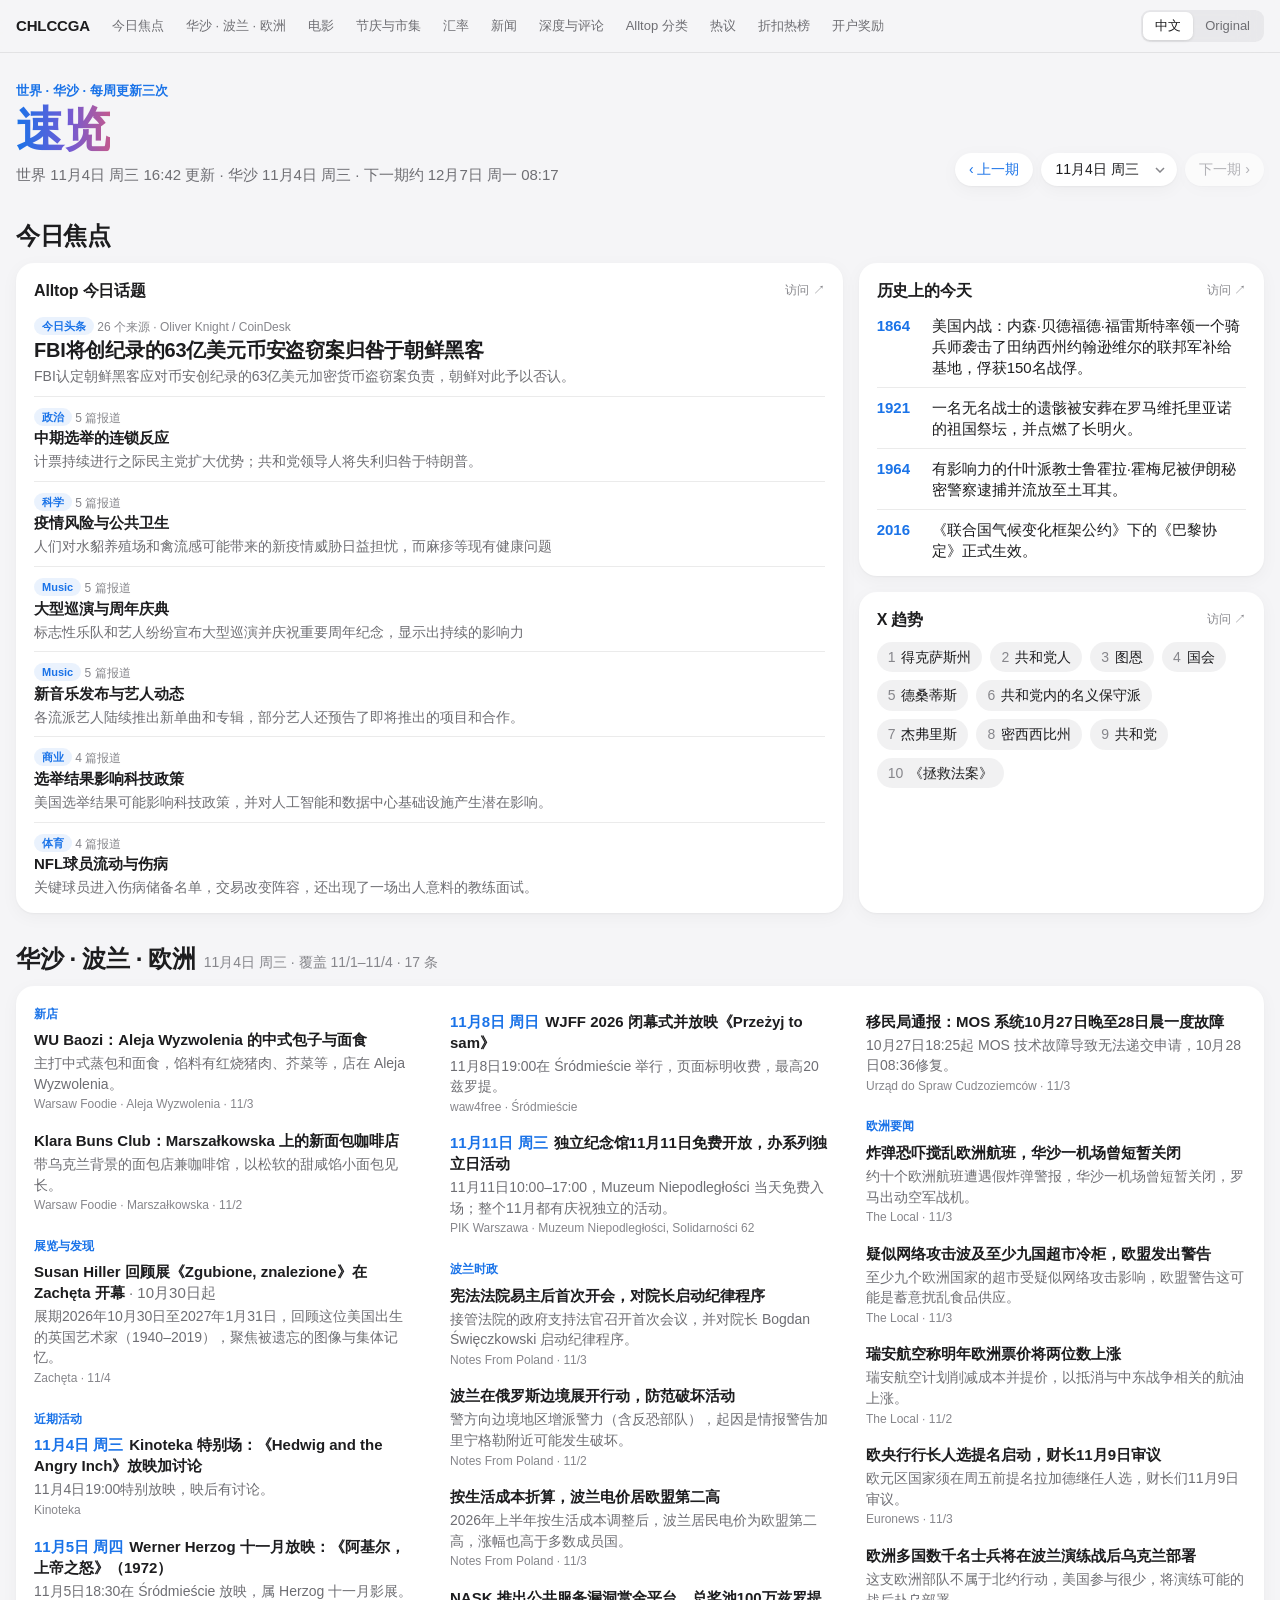
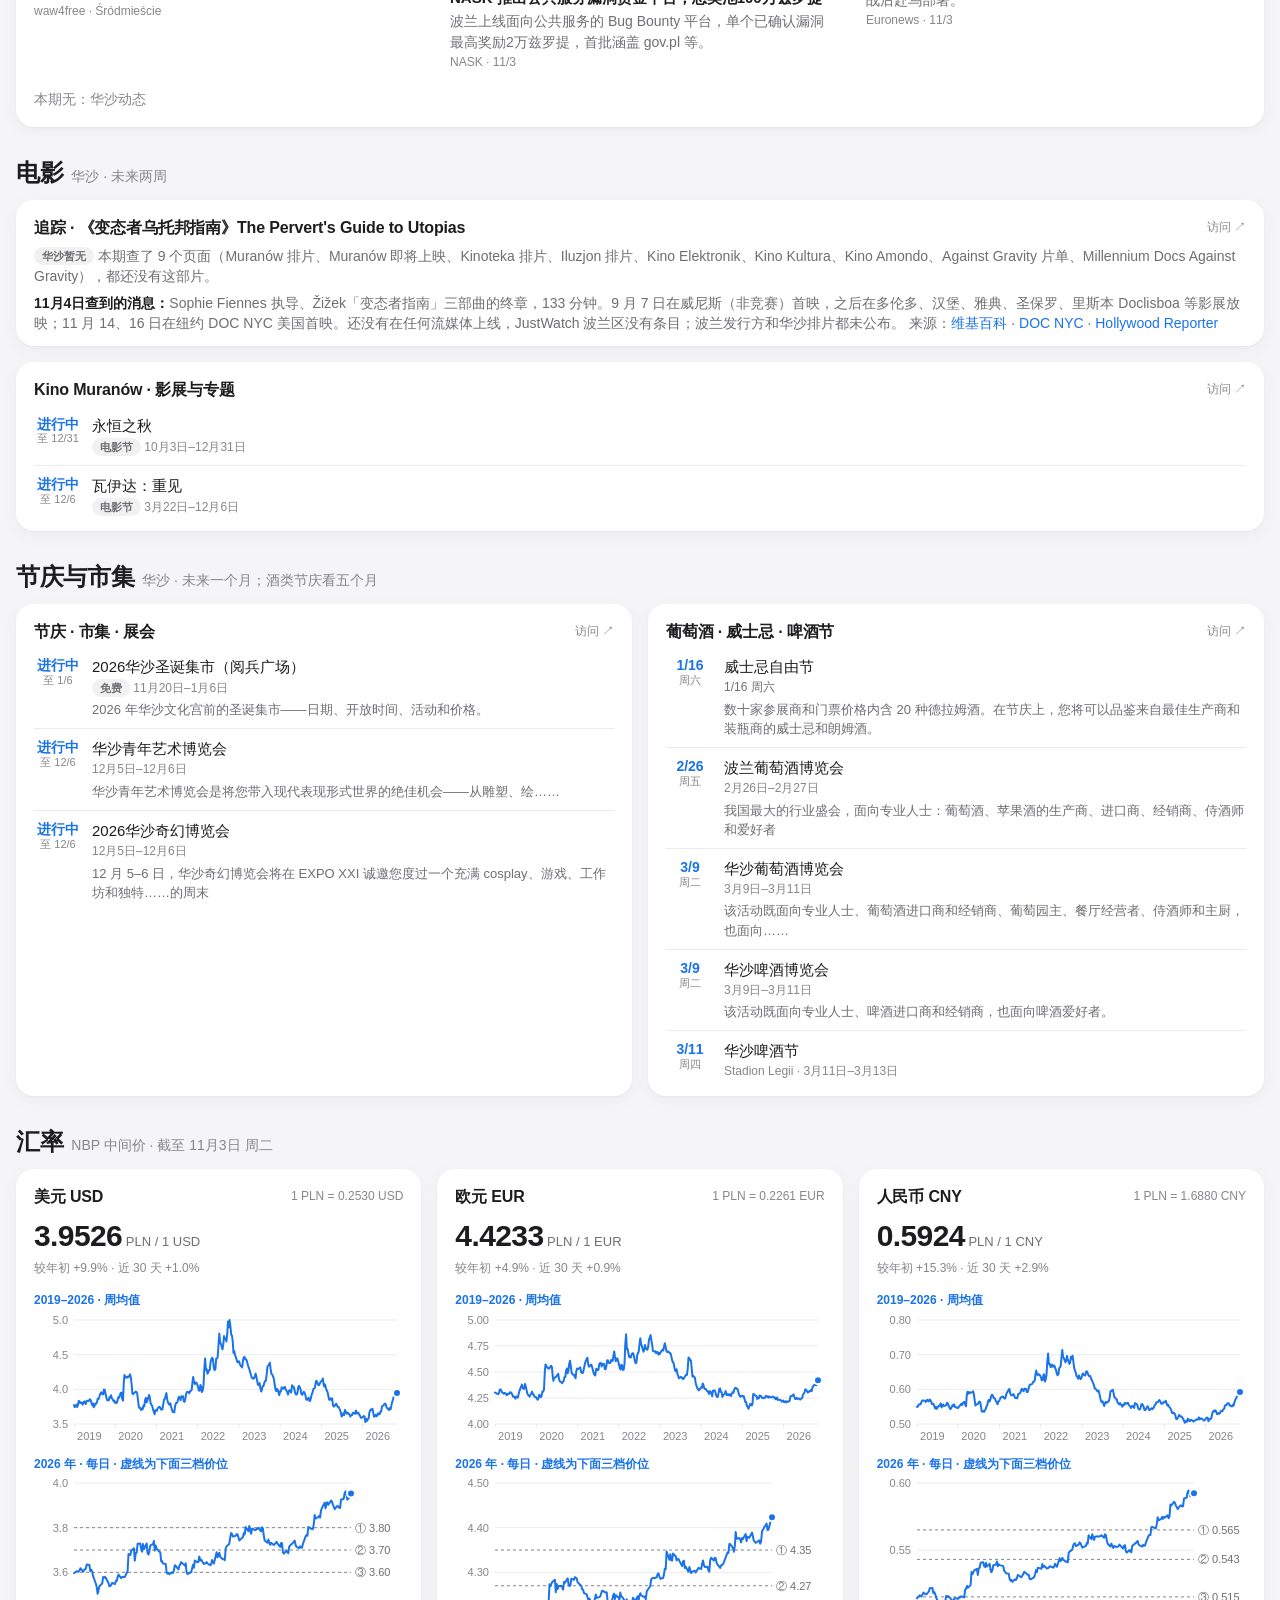
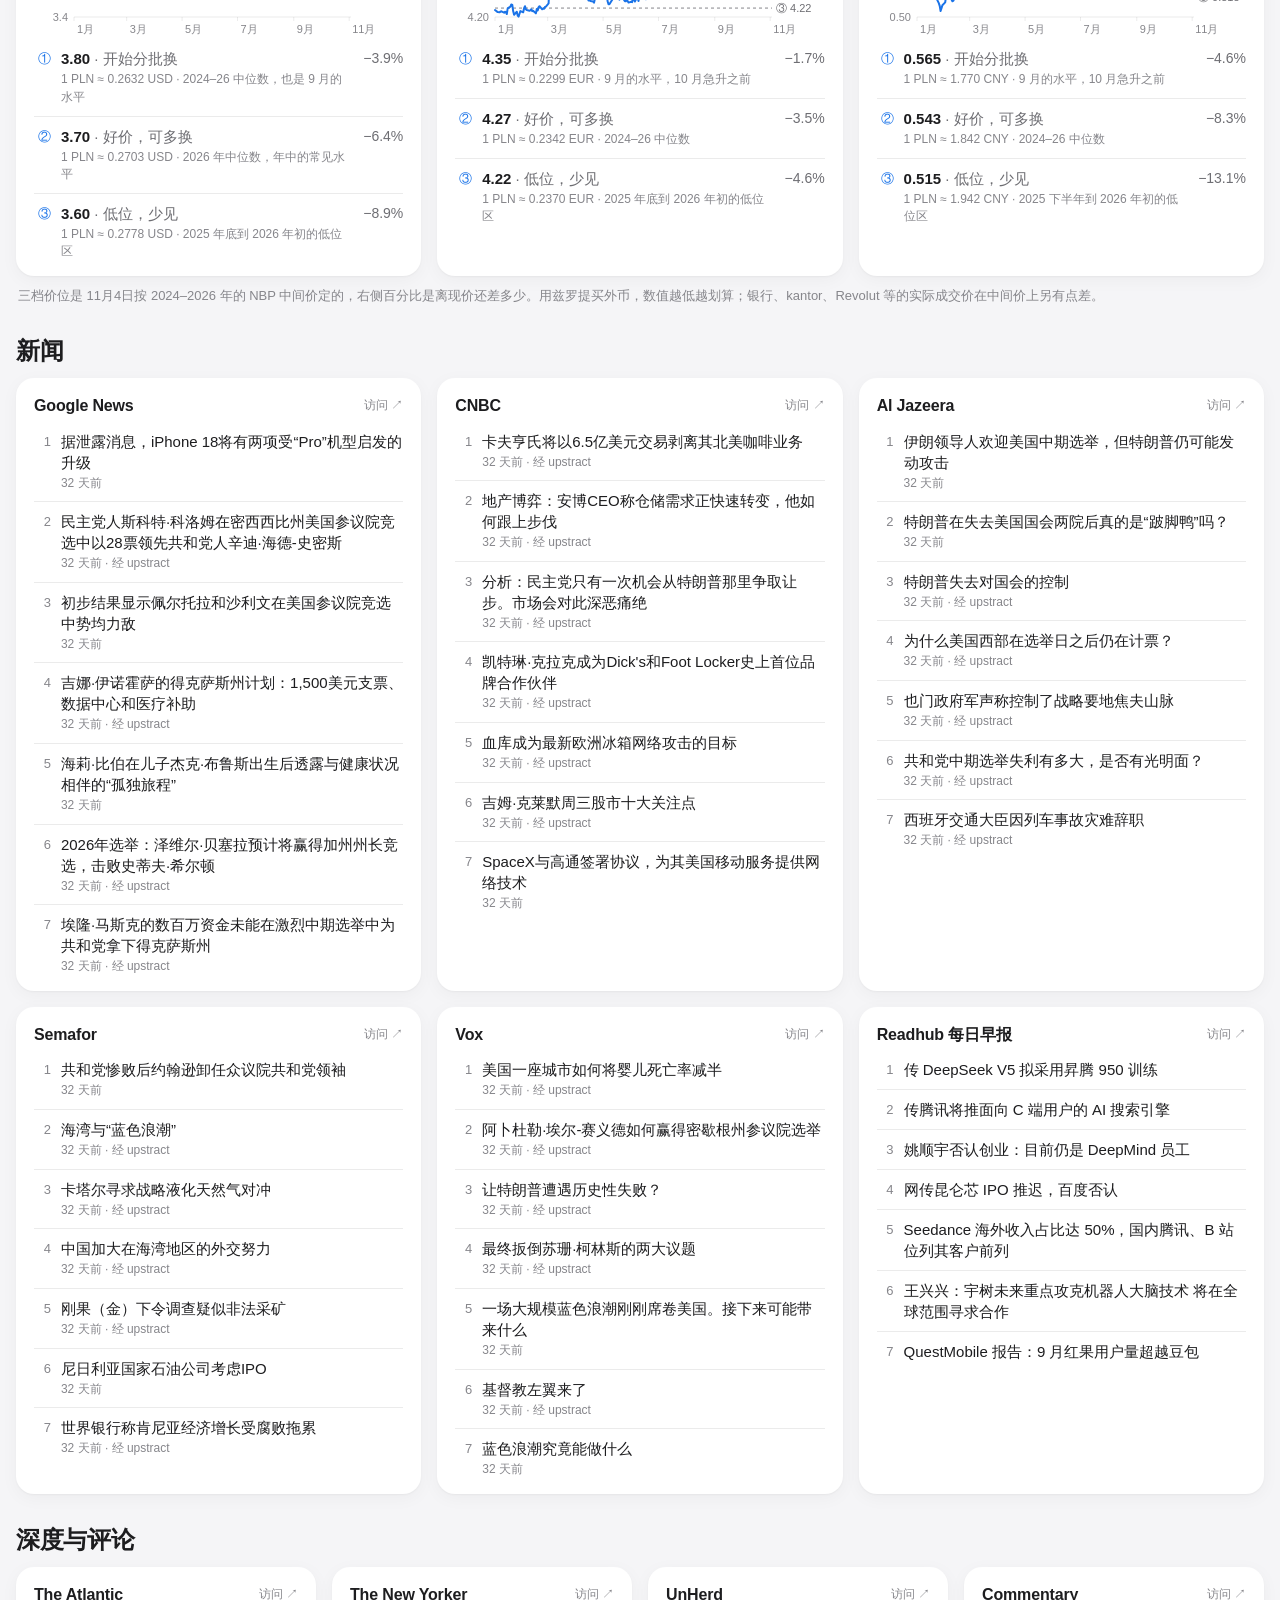
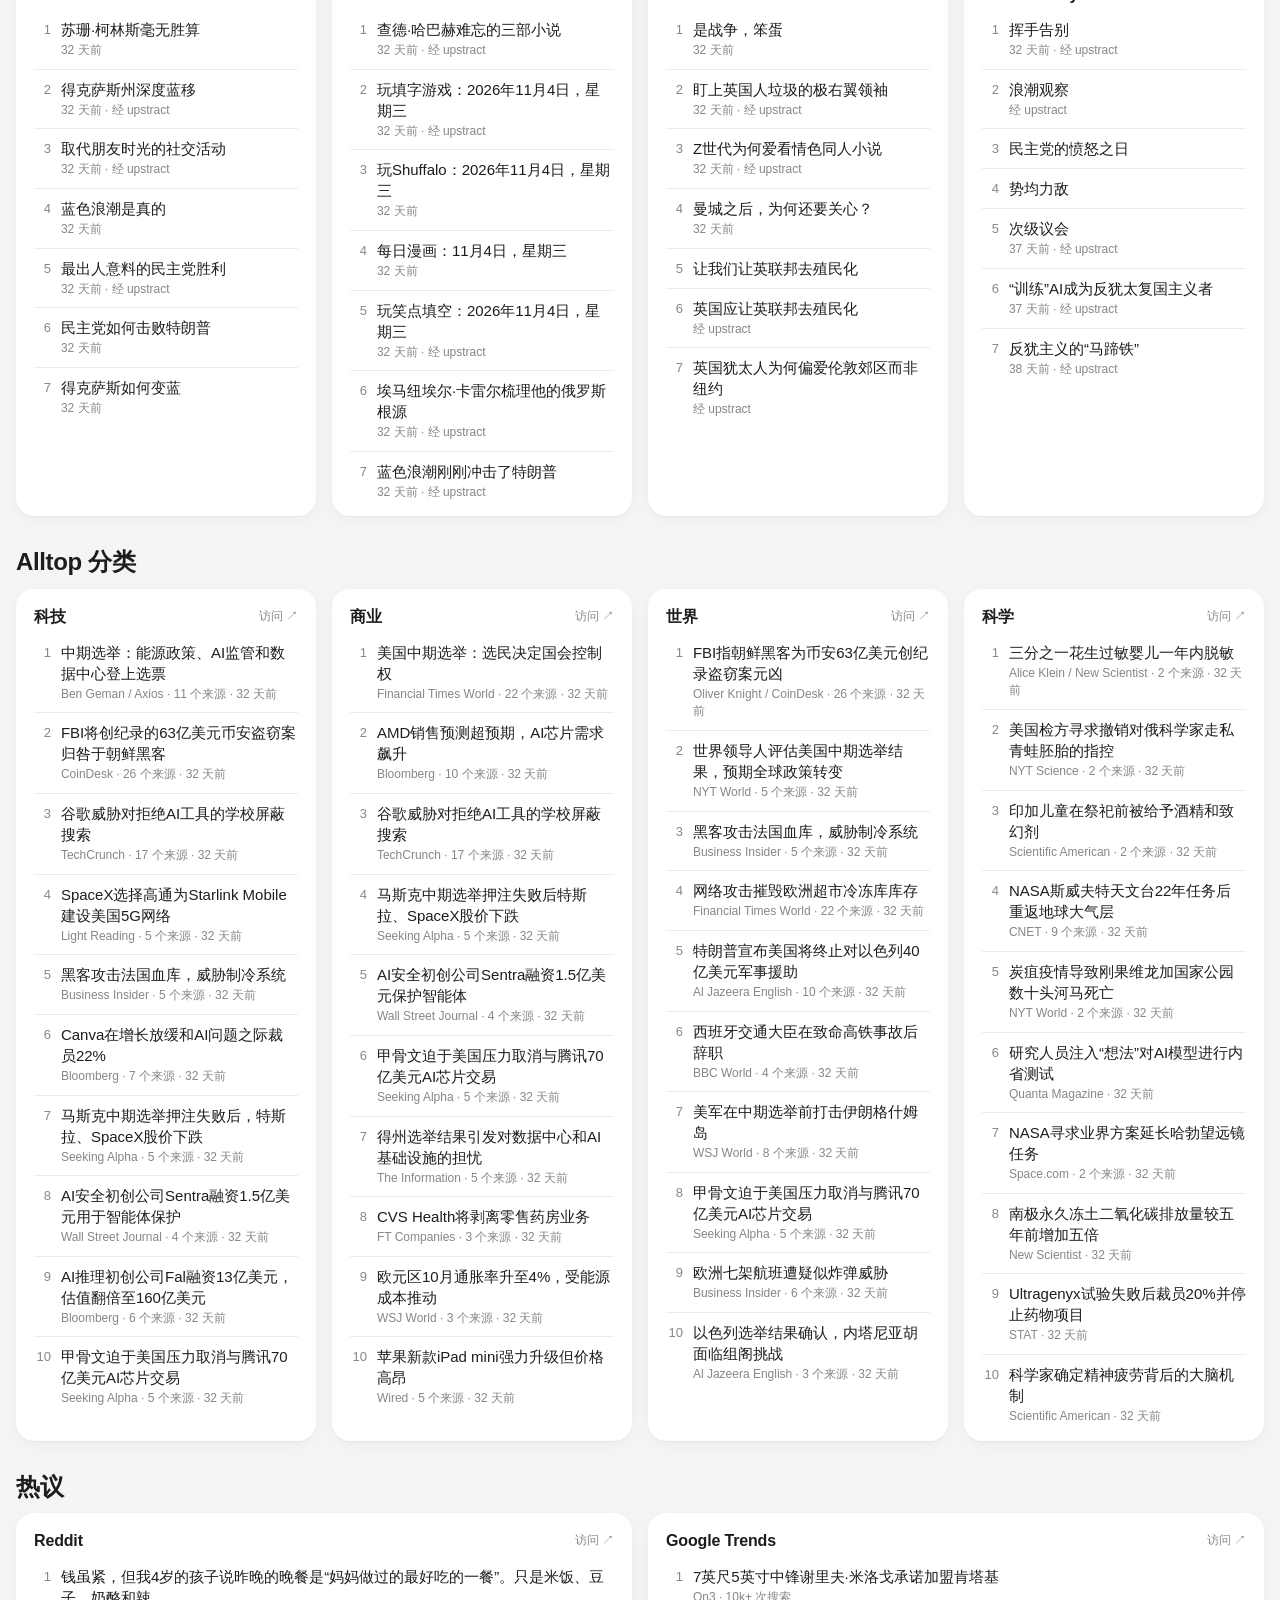
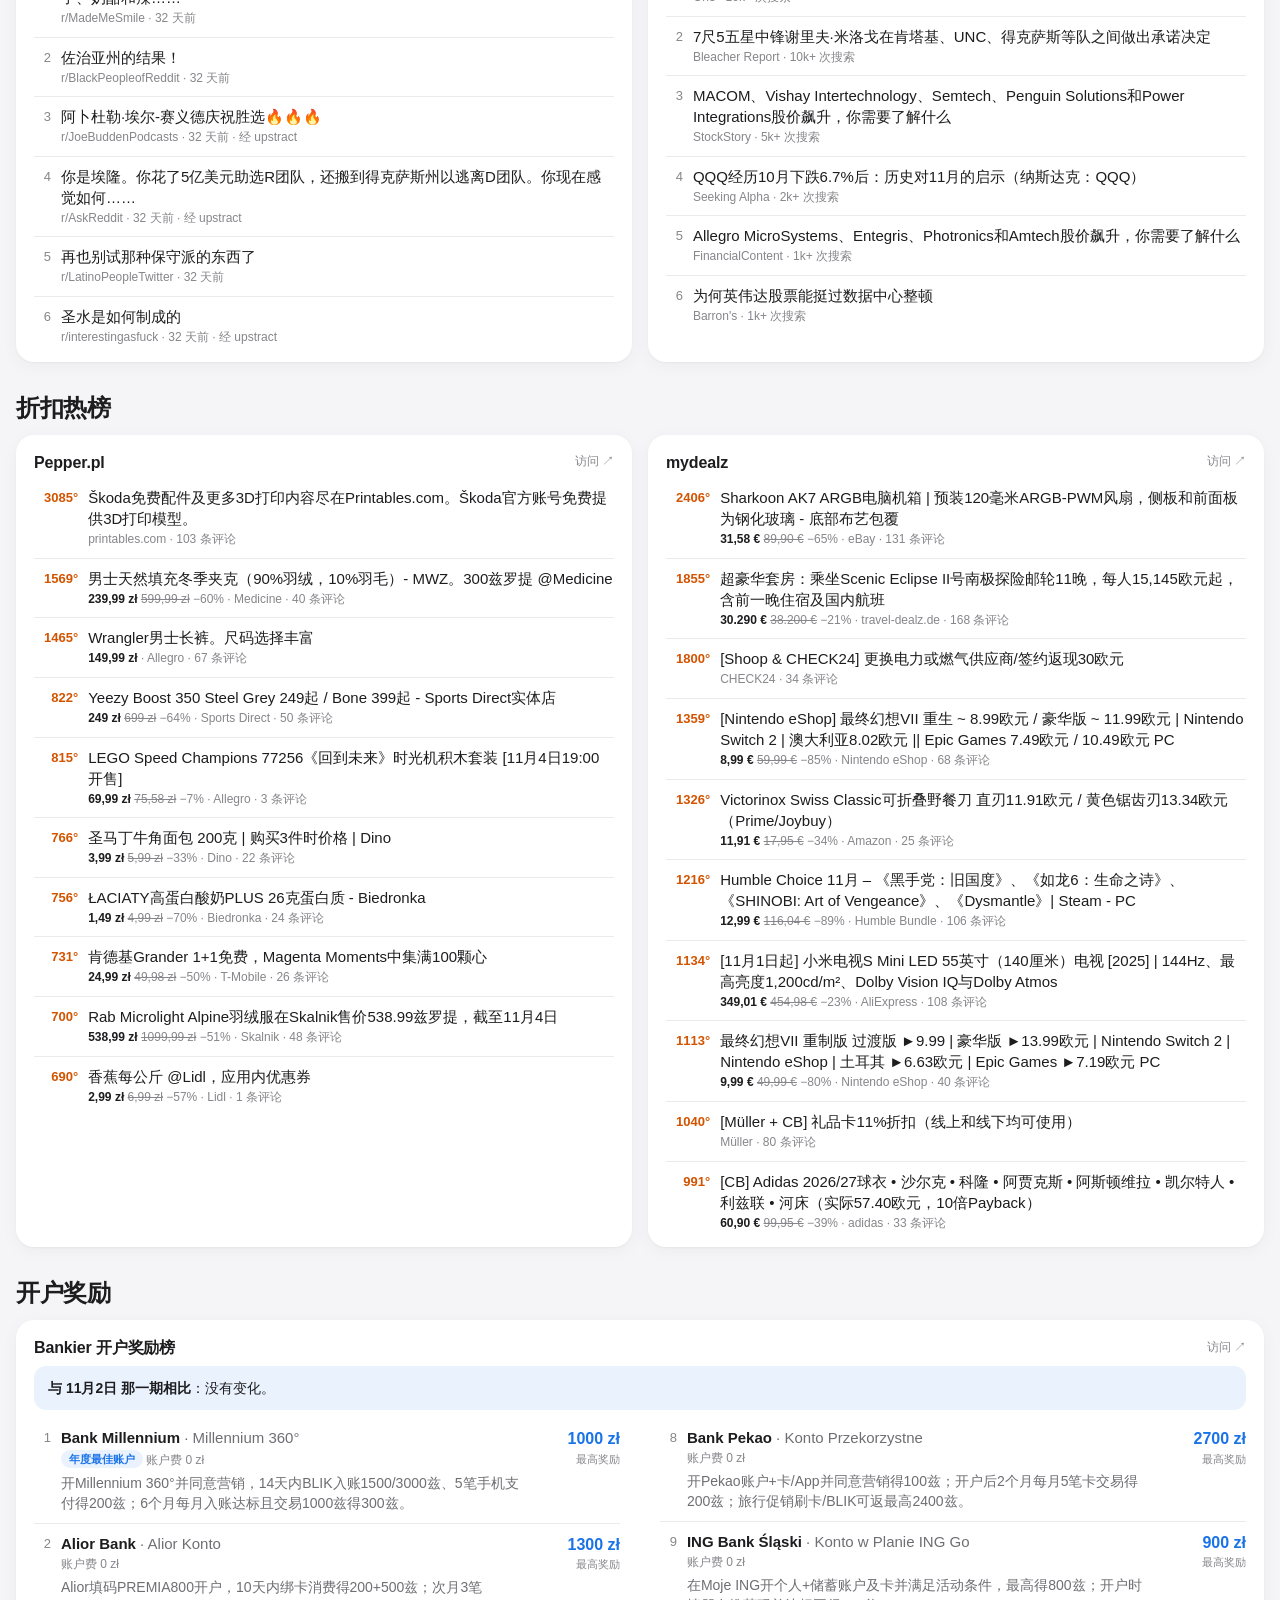
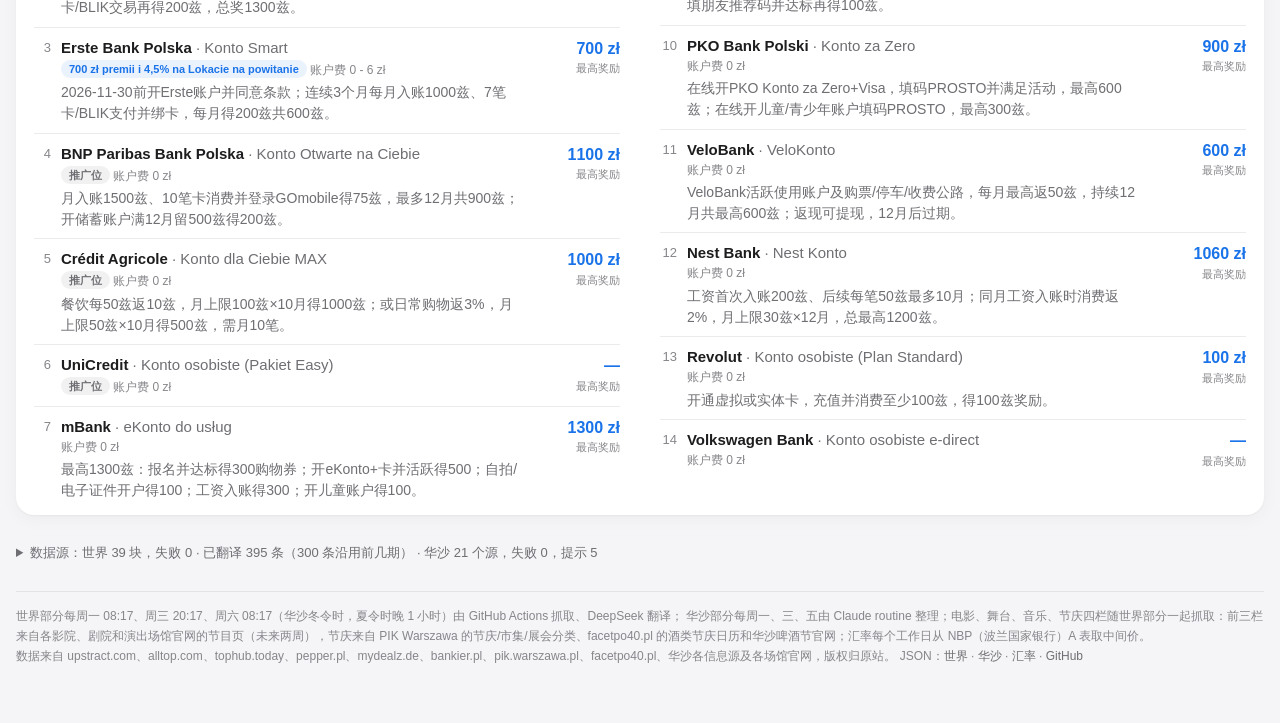
==== commit 08e099d1: "fix(brief): drop the BIP assemblies card, it gets 403 on Actions bip.warszawa.pl answers GitHub Acti" ====
--- a/index.html
+++ b/index.html
@@ -613,9 +613,9 @@
   // A protest coming up is the one thing worth a notice at the top.
   const protests = latest ? blocks.filter(b => b.group === "protest" && b.status === "ok" && b.items.length) : [];
   if (protests.length) {
-    const days = protests.flatMap(b => b.items.map(it => it.at || (it.shows && it.shows[0].at) || "")).filter(d => d >= EV_TODAY).sort();
+    const days = protests.flatMap(b => b.items.map(it => it.at || "")).filter(Boolean).sort();
     const n = el("div", "notice");
-    n.append(`教育与科研界有抗议即将举行${days.length ? `（最近一场 ${shortDate(days[0].slice(0, 10))} ${wd(days[0])}）` : ""}，`,
+    n.append(`教育与科研界有抗议即将举行${days.length ? `（最近一场 ${shortDate(days[0])} ${wd(days[0])}）` : ""}，`,
       Object.assign(el("a", null, "看「集会与抗议」"), { href: "#g-protest" }));
     notices.append(n);
   }
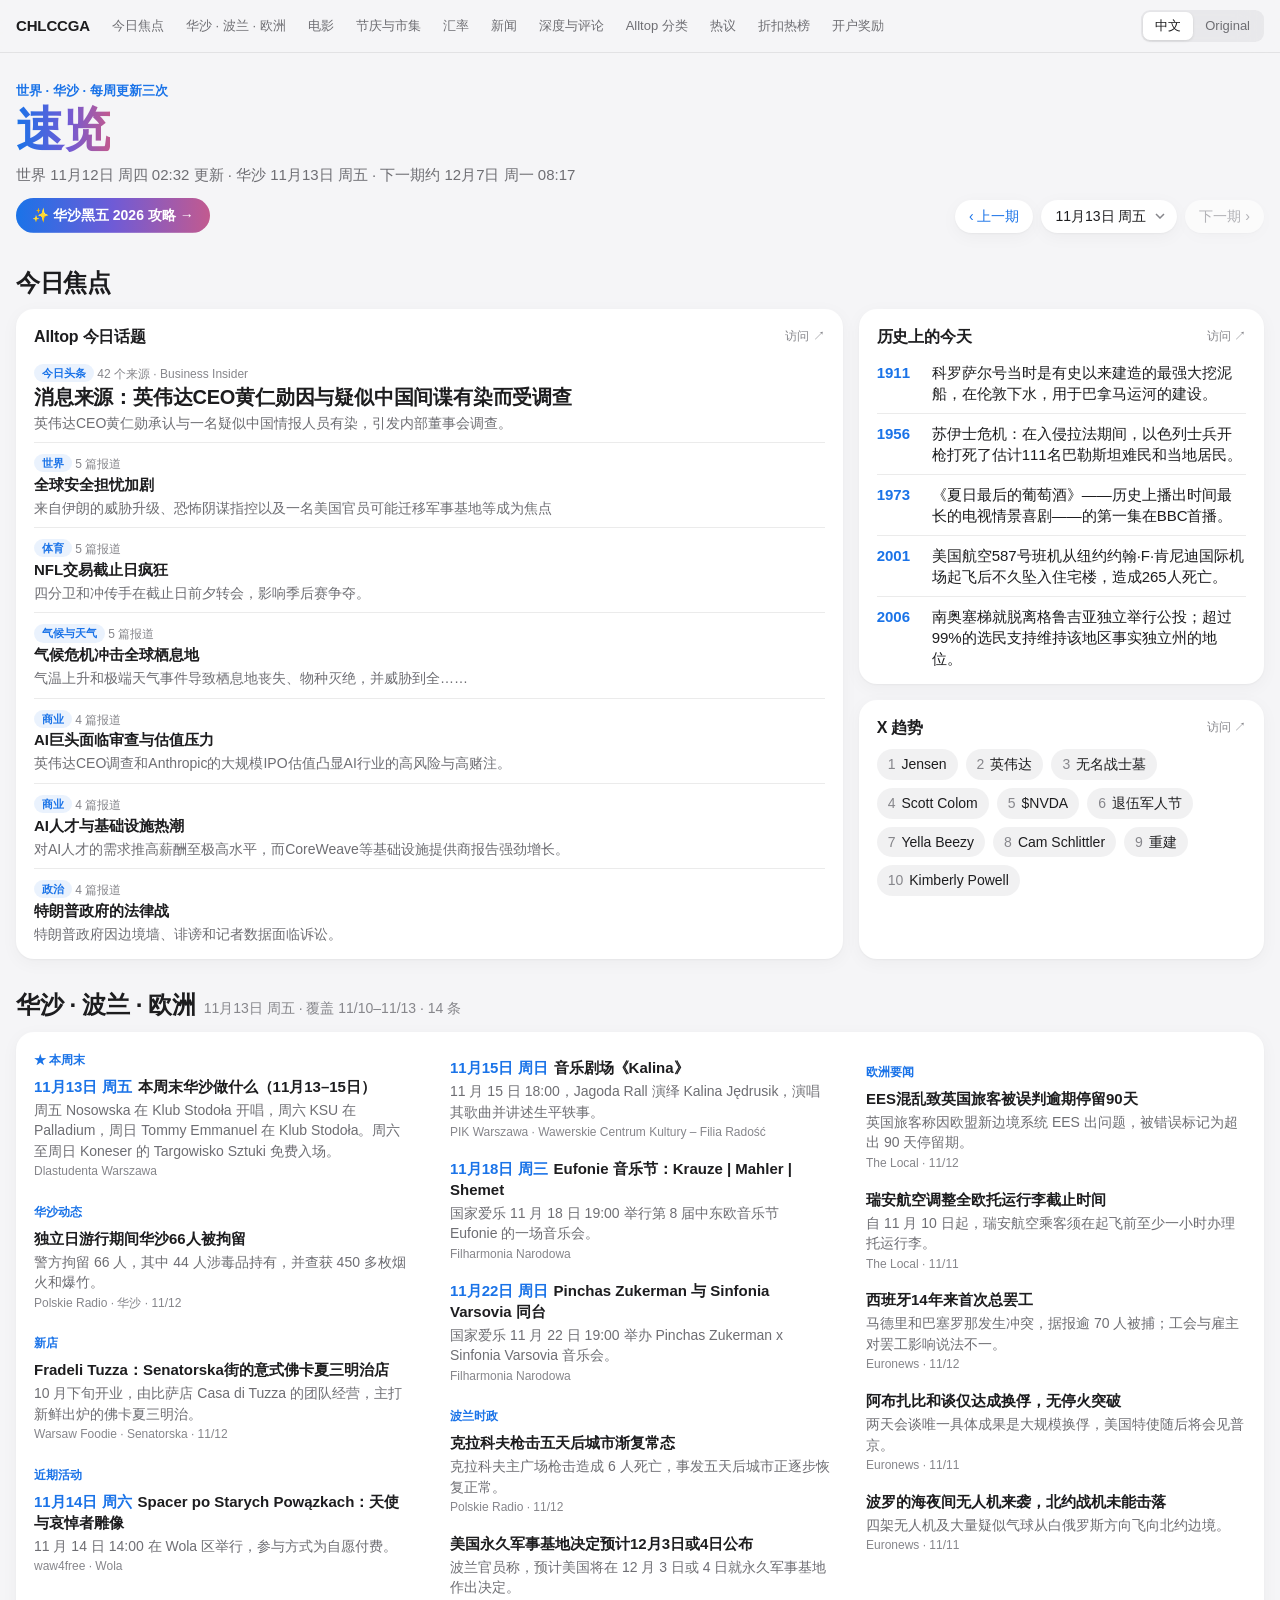
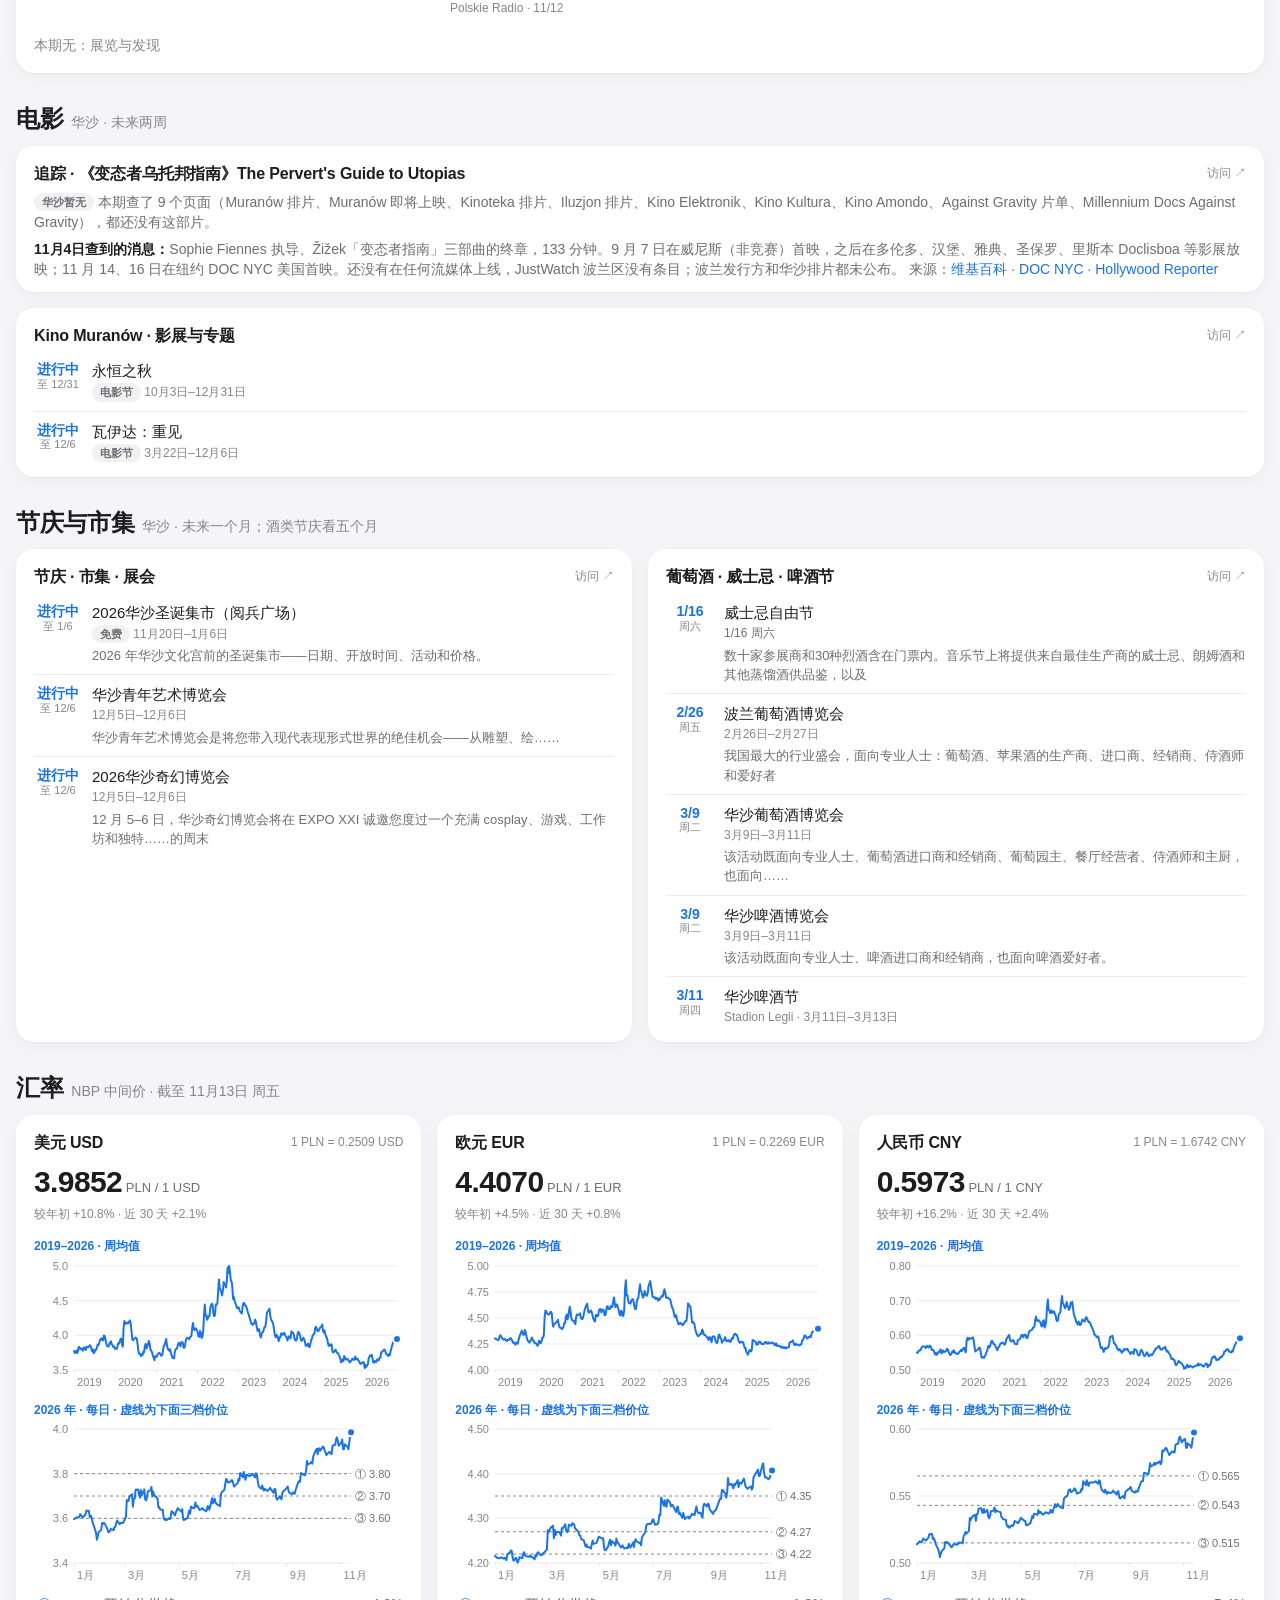
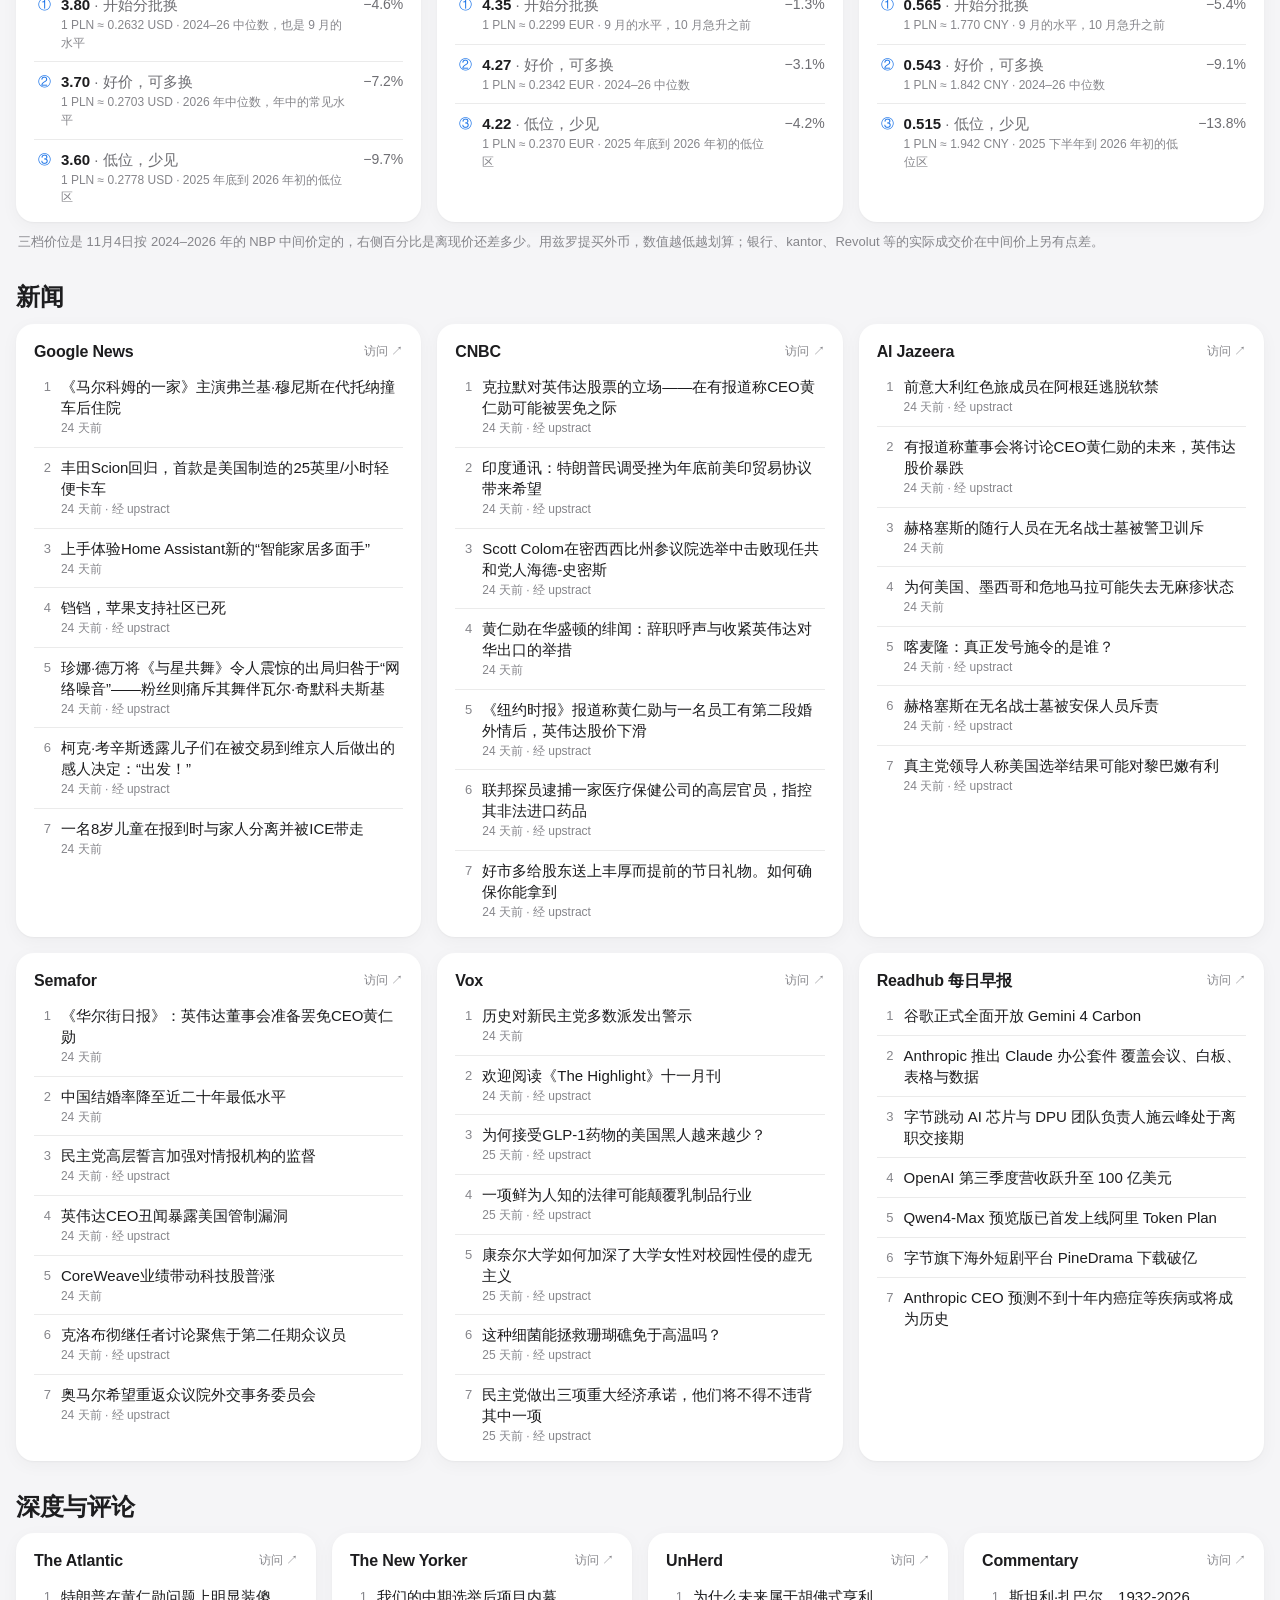
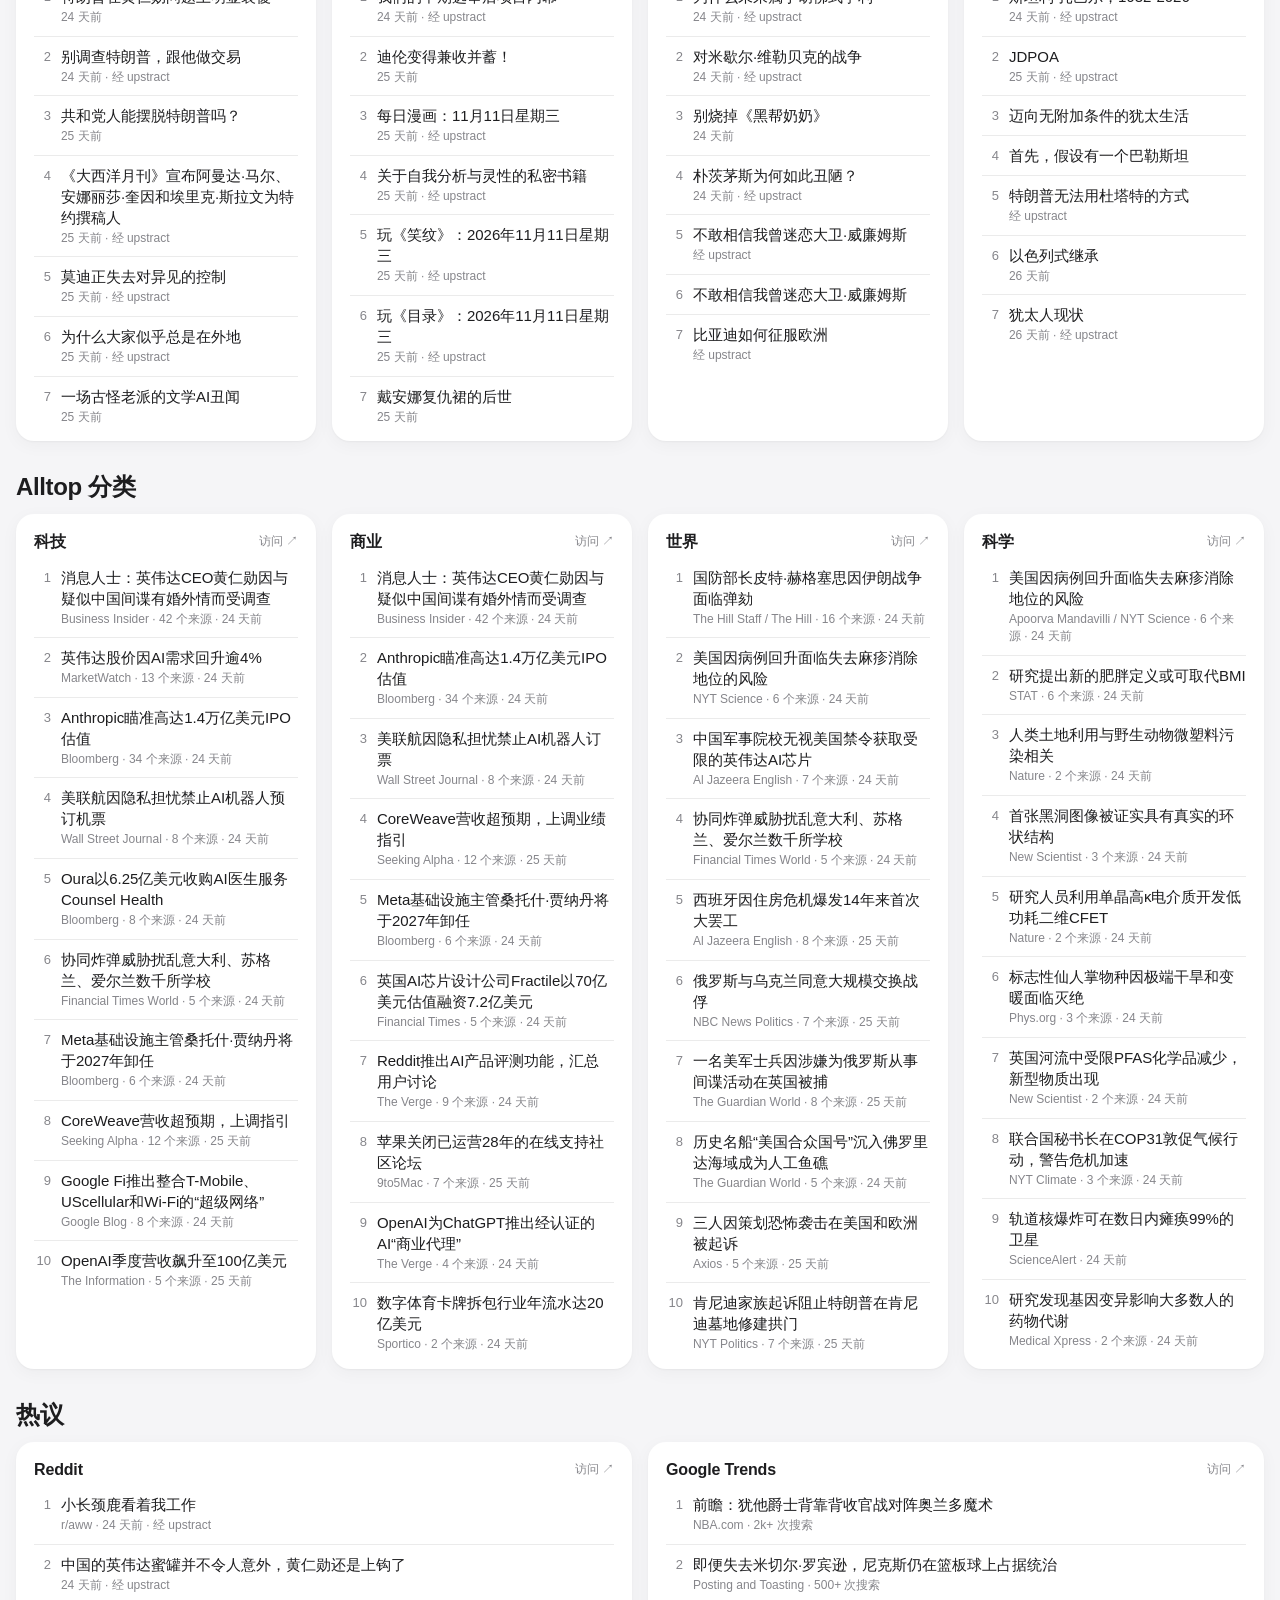
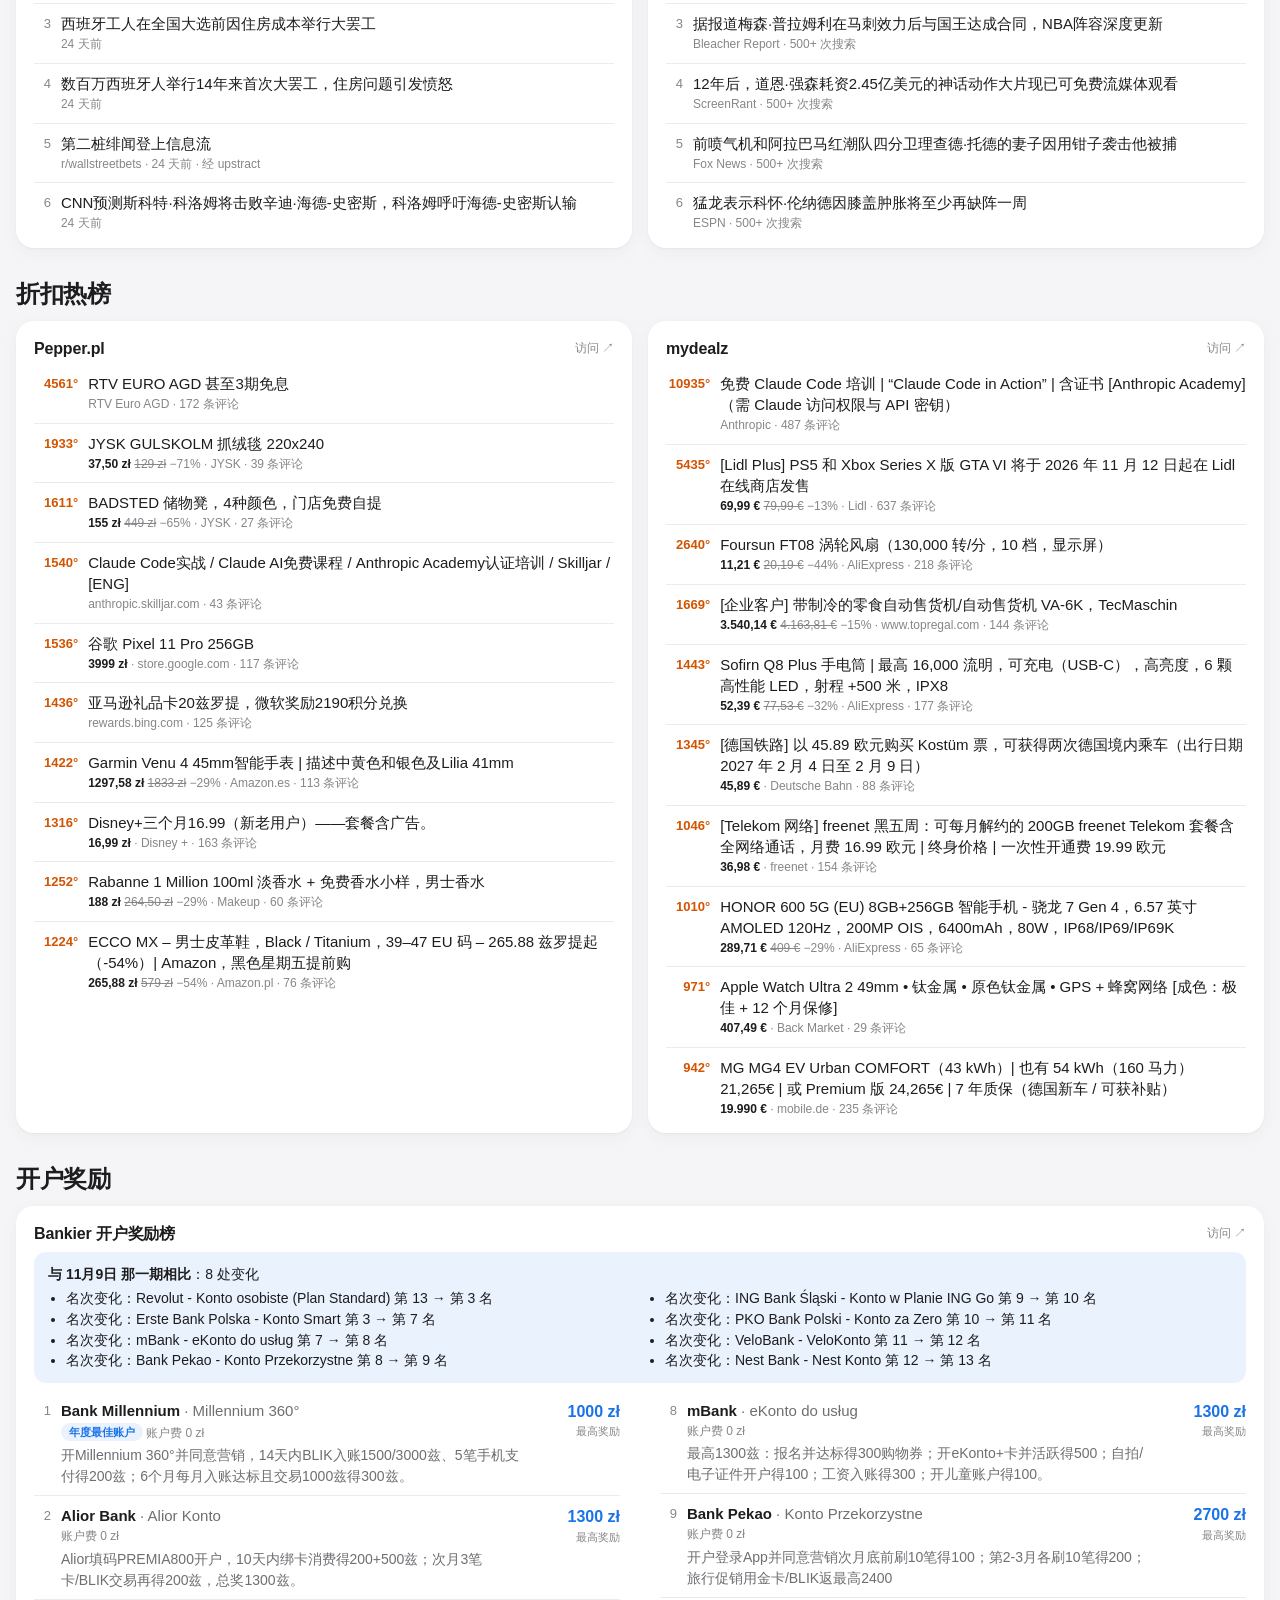
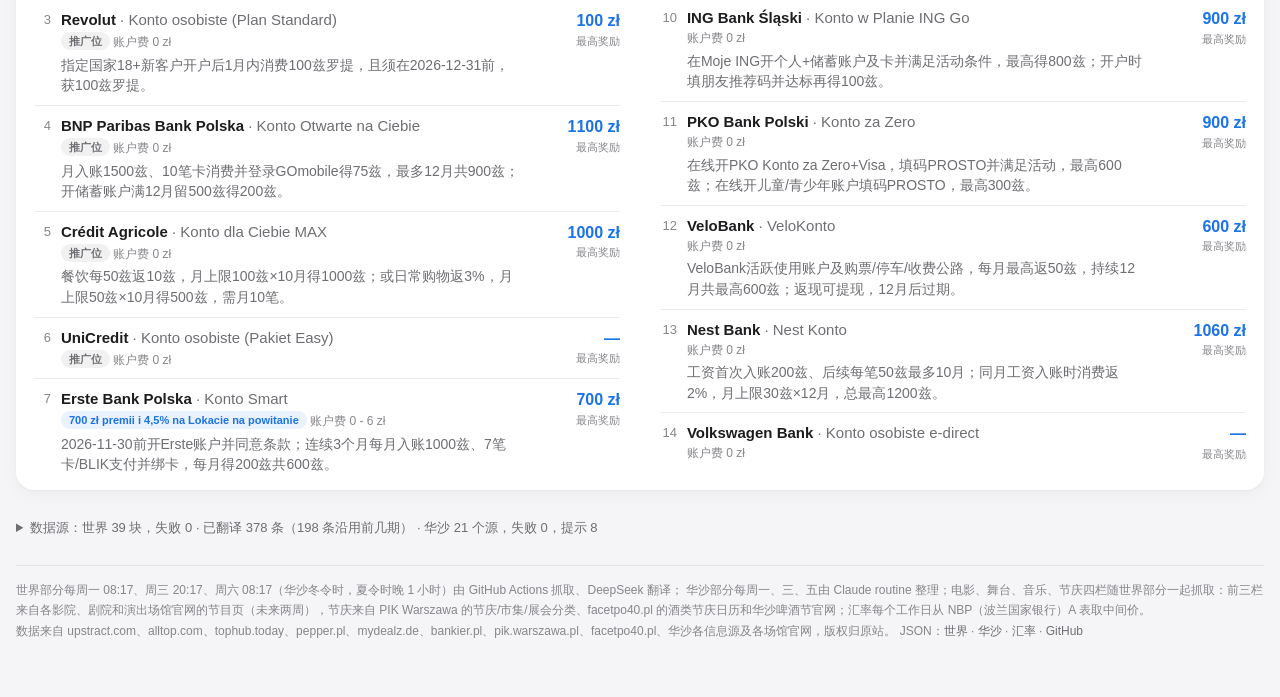
==== commit 3aaeb6d8: "blackfriday: add Warsaw Black Friday 2026 guide page and a homepage link A standalone, self-containe" ====
--- a/index.html
+++ b/index.html
@@ -24,6 +24,8 @@
       <p class="eyebrow">世界 · 华沙 · 每周更新三次</p>
       <h1><span class="grad">速览</span></h1>
       <p class="sub" id="sub">加载中…</p>
+      <a class="bf-link" id="bf-link" href="blackfriday/">✨ 华沙黑五 2026 攻略 →</a>
+      <script>if (Date.now() >= Date.parse("2026-12-08T00:00:00+01:00")) document.getElementById("bf-link").remove();</script>
     </div>
     <div class="issue-nav" id="issue-nav"></div>
   </div>
--- a/assets/site.css
+++ b/assets/site.css
@@ -254,3 +254,25 @@
   .hero { padding-top: 20px; }
   .card { padding: 14px 14px 4px; }
 }
+
+/* ---------- Black Friday guide link in the hero: flowing gradient, glow, light sweep ---------- */
+.bf-link {
+  position: relative; overflow: hidden; isolation: isolate;
+  display: inline-flex; align-items: center; margin-top: 12px; padding: 7px 16px; border-radius: 999px;
+  font-size: 14px; font-weight: 600; color: #fff; white-space: nowrap;
+  background: linear-gradient(90deg, #1a73e8, #6f5bd6, #c25a8f, #6f5bd6, #1a73e8) 0 50% / 200% 100%;
+  animation: bf-flow 5s linear infinite, bf-glow 2.4s ease-in-out infinite;
+}
+.bf-link:hover { color: #fff; transform: translateY(-1px); }
+.bf-link::after {
+  content: ""; position: absolute; z-index: -1; top: 0; left: -60%; width: 40%; height: 100%;
+  background: linear-gradient(100deg, transparent, rgba(255, 255, 255, .75), transparent);
+  transform: skewX(-20deg); animation: bf-sweep 2.6s ease-in-out infinite;
+}
+@keyframes bf-flow { to { background-position: 200% 50%; } }
+@keyframes bf-glow {
+  0%, 100% { box-shadow: 0 2px 8px rgba(26, 115, 232, .25); }
+  50% { box-shadow: 0 0 20px 3px rgba(194, 90, 143, .5), 0 2px 8px rgba(26, 115, 232, .3); }
+}
+@keyframes bf-sweep { 0% { left: -60%; } 55%, 100% { left: 130%; } }
+@media (prefers-reduced-motion: reduce) { .bf-link, .bf-link::after { animation: none; } }
